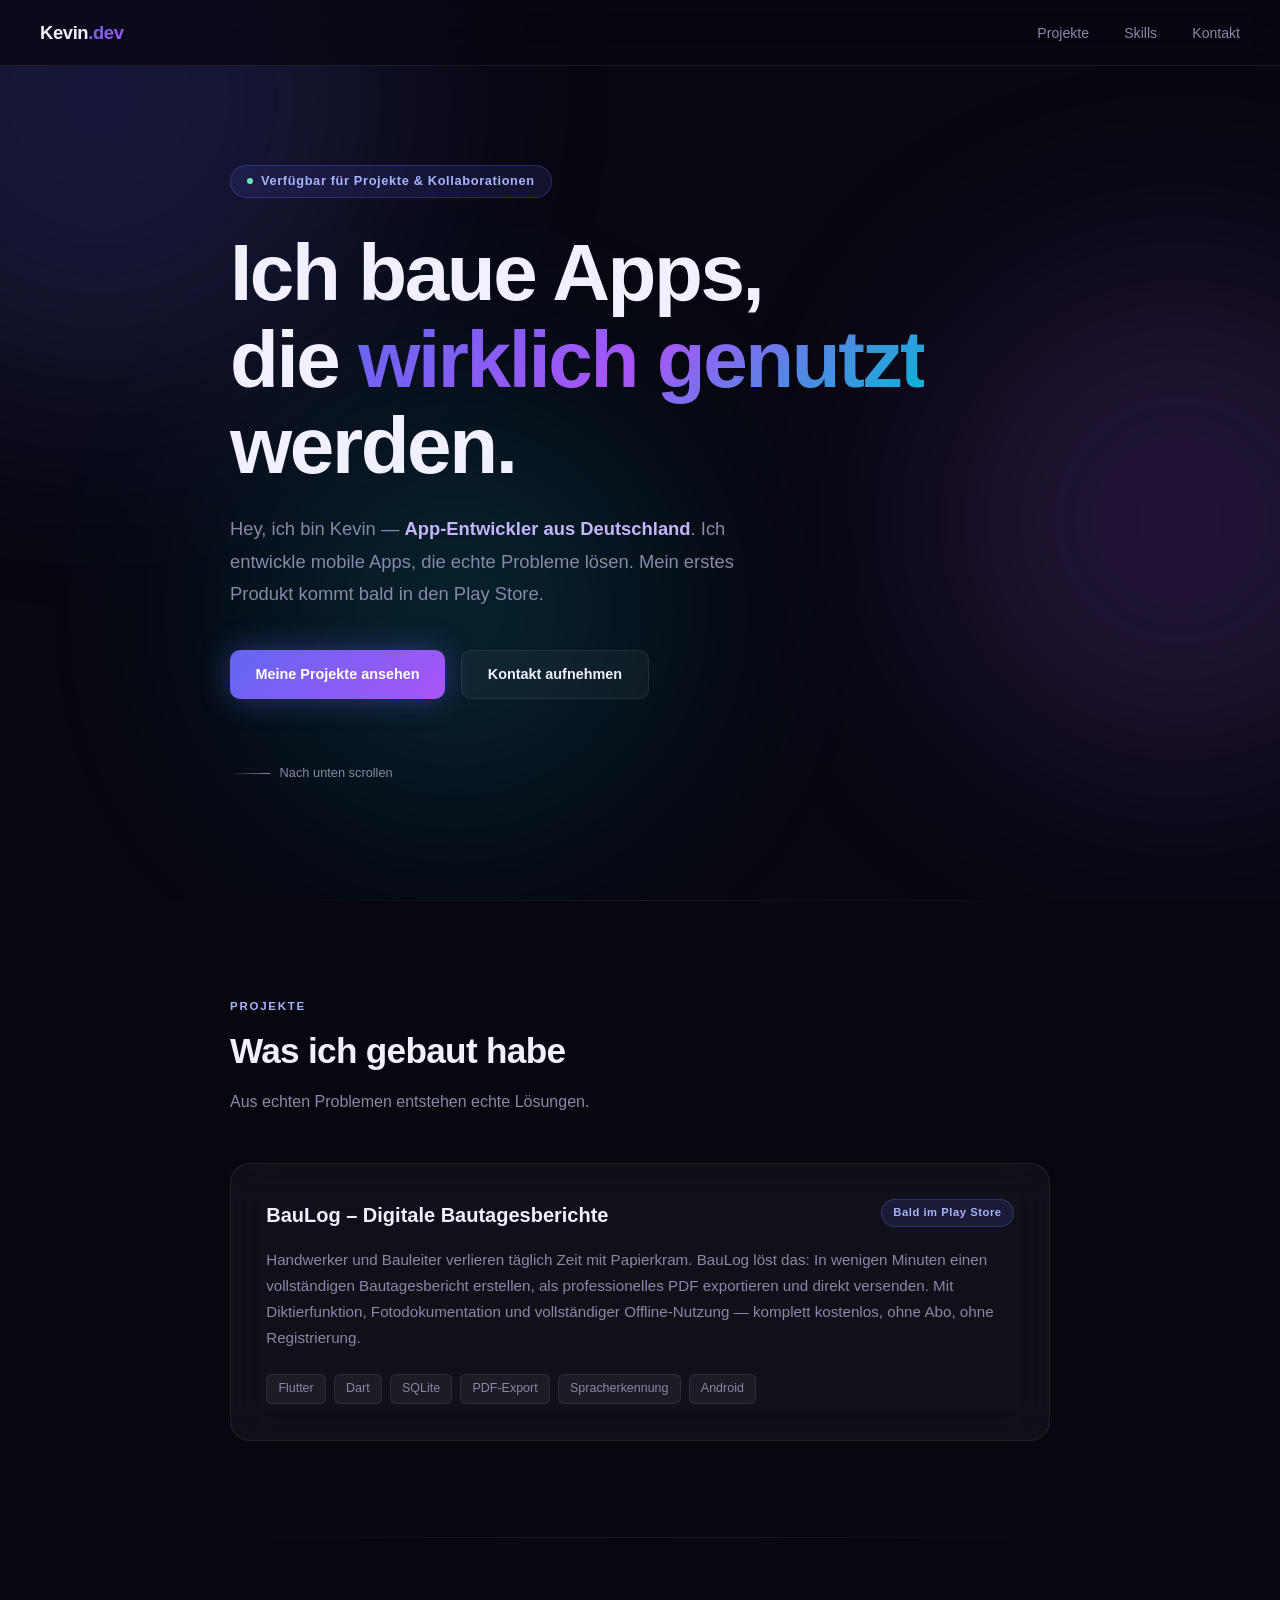
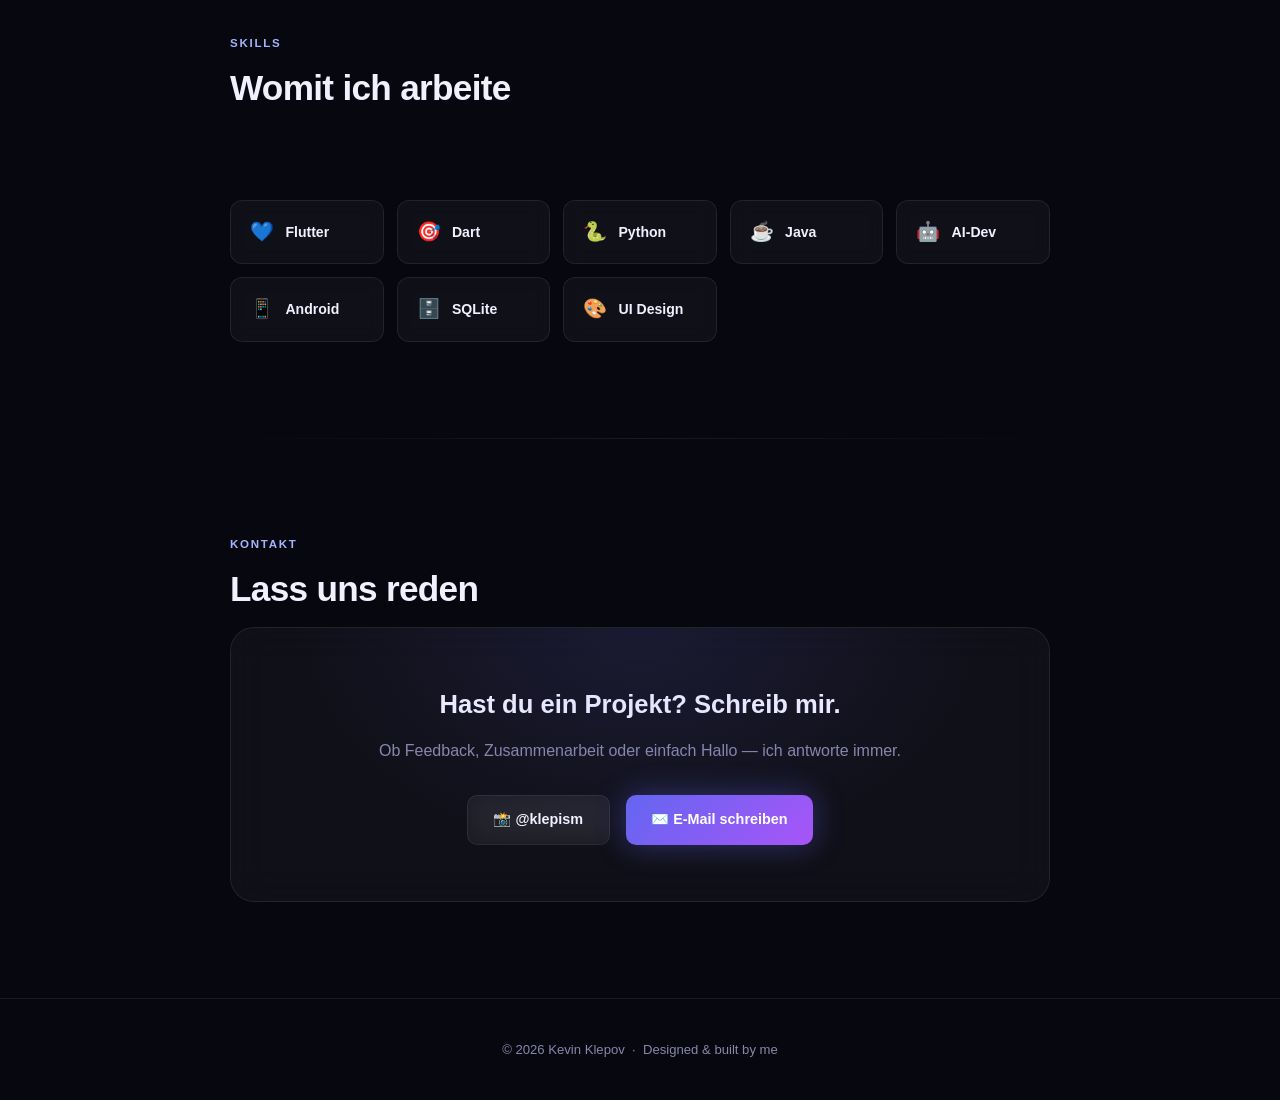
==== index.html @ 00f9aa87 "Add files via upload" ====
<!DOCTYPE html>
<html lang="de">
<head>
  <meta charset="UTF-8">
  <meta name="viewport" content="width=device-width, initial-scale=1.0">
  <title>Kevin Klepov – App Developer</title>
  <style>
    *, *::before, *::after { box-sizing: border-box; margin: 0; padding: 0; }

    :root {
      --bg: #070710;
      --surface: rgba(255,255,255,0.04);
      --border: rgba(255,255,255,0.08);
      --text: #f0f0ff;
      --muted: #8888aa;
      --accent: #6366f1;
      --accent2: #a855f7;
      --glow: #6366f1;
    }

    html { scroll-behavior: smooth; }

    body {
      background: var(--bg);
      color: var(--text);
      font-family: -apple-system, BlinkMacSystemFont, 'Segoe UI', sans-serif;
      line-height: 1.6;
      overflow-x: hidden;
    }

    /* ── BACKGROUND BLOBS ── */
    .bg-blobs {
      position: fixed;
      inset: 0;
      z-index: 0;
      pointer-events: none;
      overflow: hidden;
    }
    .blob {
      position: absolute;
      border-radius: 50%;
      filter: blur(120px);
      opacity: 0.18;
      animation: drift 18s ease-in-out infinite alternate;
    }
    .blob-1 { width: 600px; height: 600px; background: #6366f1; top: -200px; left: -200px; animation-duration: 20s; }
    .blob-2 { width: 500px; height: 500px; background: #a855f7; top: 30%; right: -150px; animation-duration: 25s; animation-delay: -8s; }
    .blob-3 { width: 400px; height: 400px; background: #06b6d4; bottom: 10%; left: 20%; animation-duration: 22s; animation-delay: -4s; }

    @keyframes drift {
      from { transform: translate(0, 0) scale(1); }
      to   { transform: translate(60px, 40px) scale(1.1); }
    }

    /* ── NAV ── */
    nav {
      position: fixed;
      top: 0; left: 0; right: 0;
      z-index: 999;
      display: flex;
      justify-content: space-between;
      align-items: center;
      padding: 1.1rem 2.5rem;
      background: rgba(7,7,16,0.7);
      backdrop-filter: blur(20px);
      border-bottom: 1px solid var(--border);
      transition: background .3s;
    }
    .logo {
      font-weight: 800;
      font-size: 1.15rem;
      text-decoration: none;
      color: var(--text);
      letter-spacing: -0.02em;
    }
    .logo span {
      background: linear-gradient(135deg, #6366f1, #a855f7);
      -webkit-background-clip: text;
      -webkit-text-fill-color: transparent;
    }
    nav ul { list-style: none; display: flex; gap: 2.2rem; }
    nav ul a {
      color: var(--muted);
      text-decoration: none;
      font-size: 0.88rem;
      font-weight: 500;
      transition: color .2s;
      position: relative;
    }
    nav ul a::after {
      content: '';
      position: absolute;
      bottom: -3px; left: 0; right: 0;
      height: 1px;
      background: linear-gradient(90deg, #6366f1, #a855f7);
      transform: scaleX(0);
      transition: transform .3s;
    }
    nav ul a:hover { color: var(--text); }
    nav ul a:hover::after { transform: scaleX(1); }

    /* ── WRAPPER ── */
    .wrap { position: relative; z-index: 1; }

    /* ── HERO ── */
    .hero {
      min-height: 100vh;
      display: flex;
      flex-direction: column;
      justify-content: center;
      padding: 8rem 2.5rem 5rem;
      max-width: 900px;
      margin: 0 auto;
    }
    .hero-eyebrow {
      display: inline-flex;
      align-items: center;
      gap: 0.5rem;
      background: rgba(99,102,241,0.12);
      border: 1px solid rgba(99,102,241,0.3);
      border-radius: 100px;
      padding: 0.35rem 1rem;
      font-size: 0.8rem;
      font-weight: 600;
      color: #a5b4fc;
      letter-spacing: 0.05em;
      margin-bottom: 2rem;
      width: fit-content;
      animation: fadeUp .8s ease both;
    }
    .hero-eyebrow::before {
      content: '';
      width: 6px; height: 6px;
      border-radius: 50%;
      background: #6ee7b7;
      animation: pulse 2s infinite;
    }
    @keyframes pulse {
      0%, 100% { opacity: 1; transform: scale(1); }
      50% { opacity: 0.5; transform: scale(1.3); }
    }

    .hero h1 {
      font-size: clamp(2.8rem, 7vw, 5rem);
      font-weight: 900;
      line-height: 1.08;
      letter-spacing: -0.03em;
      margin-bottom: 1.5rem;
      animation: fadeUp .8s ease .1s both;
    }
    .hero h1 .name {
      background: linear-gradient(135deg, #6366f1 0%, #a855f7 50%, #06b6d4 100%);
      -webkit-background-clip: text;
      -webkit-text-fill-color: transparent;
      background-clip: text;
    }
    .hero-sub {
      font-size: 1.15rem;
      color: var(--muted);
      max-width: 540px;
      margin-bottom: 2.5rem;
      animation: fadeUp .8s ease .2s both;
      line-height: 1.75;
    }
    .hero-sub strong { color: #c4b5fd; font-weight: 600; }
    .hero-btns {
      display: flex;
      gap: 1rem;
      flex-wrap: wrap;
      animation: fadeUp .8s ease .3s both;
    }

    .btn {
      display: inline-flex;
      align-items: center;
      gap: 0.45rem;
      padding: 0.75rem 1.6rem;
      border-radius: 10px;
      font-size: 0.9rem;
      font-weight: 600;
      text-decoration: none;
      transition: all .25s cubic-bezier(.4,0,.2,1);
      cursor: pointer;
      border: none;
      position: relative;
      overflow: hidden;
    }
    .btn::after {
      content: '';
      position: absolute;
      inset: 0;
      background: white;
      opacity: 0;
      transition: opacity .2s;
    }
    .btn:hover::after { opacity: 0.07; }
    .btn-primary {
      background: linear-gradient(135deg, #6366f1, #a855f7);
      color: #fff;
      box-shadow: 0 0 30px rgba(99,102,241,0.4);
    }
    .btn-primary:hover { transform: translateY(-2px); box-shadow: 0 0 45px rgba(99,102,241,0.6); }
    .btn-outline {
      background: var(--surface);
      color: var(--text);
      border: 1px solid var(--border);
      backdrop-filter: blur(10px);
    }
    .btn-outline:hover { transform: translateY(-2px); border-color: rgba(99,102,241,0.5); }

    /* ── SCROLL INDICATOR ── */
    .scroll-hint {
      display: flex;
      align-items: center;
      gap: 0.6rem;
      color: var(--muted);
      font-size: 0.8rem;
      margin-top: 4rem;
      animation: fadeUp .8s ease .5s both;
    }
    .scroll-line {
      width: 40px;
      height: 1px;
      background: linear-gradient(90deg, transparent, var(--muted));
    }

    /* ── SECTIONS ── */
    section {
      max-width: 900px;
      margin: 0 auto;
      padding: 6rem 2.5rem;
    }
    .section-label {
      font-size: 0.72rem;
      text-transform: uppercase;
      letter-spacing: 0.15em;
      color: #a5b4fc;
      font-weight: 700;
      margin-bottom: 0.5rem;
    }
    section > h2 {
      font-size: 2.2rem;
      font-weight: 800;
      letter-spacing: -0.02em;
      margin-bottom: 0.6rem;
    }
    .section-desc {
      color: var(--muted);
      margin-bottom: 3rem;
      font-size: 1rem;
    }

    .divider {
      border: none;
      height: 1px;
      background: linear-gradient(90deg, transparent, var(--border), transparent);
      max-width: 900px;
      margin: 0 auto;
    }

    /* ── PROJECT CARD ── */
    .project-card {
      background: var(--surface);
      border: 1px solid var(--border);
      border-radius: 20px;
      padding: 2.2rem;
      backdrop-filter: blur(20px);
      transition: all .35s cubic-bezier(.4,0,.2,1);
      position: relative;
      overflow: hidden;
    }
    .project-card::before {
      content: '';
      position: absolute;
      top: 0; left: 0; right: 0;
      height: 2px;
      background: linear-gradient(90deg, #6366f1, #a855f7, #06b6d4);
      opacity: 0;
      transition: opacity .3s;
    }
    .project-card:hover { transform: translateY(-6px); border-color: rgba(99,102,241,0.3); box-shadow: 0 20px 60px rgba(99,102,241,0.15); }
    .project-card:hover::before { opacity: 1; }

    .project-header {
      display: flex;
      justify-content: space-between;
      align-items: flex-start;
      gap: 1rem;
      margin-bottom: 1rem;
    }
    .project-card h3 { font-size: 1.25rem; font-weight: 700; }
    .badge {
      font-size: 0.7rem;
      padding: 0.25rem 0.7rem;
      border-radius: 100px;
      white-space: nowrap;
      font-weight: 700;
      letter-spacing: 0.05em;
    }
    .badge-soon { background: rgba(99,102,241,0.15); color: #a5b4fc; border: 1px solid rgba(99,102,241,0.3); }
    .badge-live { background: rgba(110,231,183,0.12); color: #6ee7b7; border: 1px solid rgba(110,231,183,0.3); }

    .project-card p { color: var(--muted); font-size: 0.95rem; margin-bottom: 1.5rem; line-height: 1.7; }

    .project-tags { display: flex; gap: 0.5rem; flex-wrap: wrap; }
    .project-tags span {
      background: rgba(255,255,255,0.05);
      color: var(--muted);
      border-radius: 6px;
      padding: 0.25rem 0.7rem;
      font-size: 0.78rem;
      font-weight: 500;
      border: 1px solid var(--border);
      transition: all .2s;
    }
    .project-card:hover .project-tags span { border-color: rgba(99,102,241,0.2); color: #c4b5fd; }

    /* ── SKILLS ── */
    .skills-grid {
      display: grid;
      grid-template-columns: repeat(auto-fill, minmax(150px, 1fr));
      gap: 0.8rem;
    }
    .skill-item {
      background: var(--surface);
      border: 1px solid var(--border);
      border-radius: 12px;
      padding: 1rem 1.2rem;
      display: flex;
      align-items: center;
      gap: 0.7rem;
      font-size: 0.88rem;
      font-weight: 600;
      backdrop-filter: blur(10px);
      transition: all .25s;
      cursor: default;
    }
    .skill-item:hover {
      background: rgba(99,102,241,0.1);
      border-color: rgba(99,102,241,0.4);
      transform: translateY(-3px);
      box-shadow: 0 8px 24px rgba(99,102,241,0.15);
    }
    .skill-item .icon { font-size: 1.2rem; }

    /* ── CONTACT ── */
    .contact-card {
      background: var(--surface);
      border: 1px solid var(--border);
      border-radius: 24px;
      padding: 3.5rem 2.5rem;
      text-align: center;
      backdrop-filter: blur(20px);
      position: relative;
      overflow: hidden;
    }
    .contact-card::before {
      content: '';
      position: absolute;
      inset: 0;
      background: radial-gradient(ellipse at 50% 0%, rgba(99,102,241,0.12), transparent 60%);
      pointer-events: none;
    }
    .contact-card h3 { font-size: 1.6rem; font-weight: 800; margin-bottom: 0.8rem; }
    .contact-card p { color: var(--muted); margin-bottom: 2rem; font-size: 1rem; }
    .contact-links { display: flex; justify-content: center; gap: 1rem; flex-wrap: wrap; position: relative; }

    /* ── FOOTER ── */
    footer {
      text-align: center;
      padding: 2.5rem;
      color: var(--muted);
      font-size: 0.82rem;
      border-top: 1px solid var(--border);
      position: relative;
      z-index: 1;
    }

    /* ── ANIMATIONS ── */
    @keyframes fadeUp {
      from { opacity: 0; transform: translateY(30px); }
      to   { opacity: 1; transform: translateY(0); }
    }

    .reveal {
      opacity: 0;
      transform: translateY(40px);
      transition: opacity .7s cubic-bezier(.4,0,.2,1), transform .7s cubic-bezier(.4,0,.2,1);
    }
    .reveal.visible {
      opacity: 1;
      transform: translateY(0);
    }
    .reveal-delay-1 { transition-delay: .1s; }
    .reveal-delay-2 { transition-delay: .2s; }
    .reveal-delay-3 { transition-delay: .3s; }

    @media (max-width: 600px) {
      nav { padding: 1rem 1.2rem; }
      nav ul { gap: 1.2rem; }
      .hero { padding: 7rem 1.2rem 4rem; }
      section { padding: 4rem 1.2rem; }
      .contact-card { padding: 2rem 1.2rem; }
    }
  </style>
</head>
<body>

<!-- Background blobs -->
<div class="bg-blobs">
  <div class="blob blob-1"></div>
  <div class="blob blob-2"></div>
  <div class="blob blob-3"></div>
</div>

<nav>
  <a href="#" class="logo">Kevin<span>.dev</span></a>
  <ul>
    <li><a href="#projekte">Projekte</a></li>
    <li><a href="#skills">Skills</a></li>
    <li><a href="#kontakt">Kontakt</a></li>
  </ul>
</nav>

<div class="wrap">

  <!-- HERO -->
  <div class="hero">
    <div class="hero-eyebrow">Verfügbar für Projekte & Kollaborationen</div>
    <h1>Ich baue Apps,<br>die <span class="name">wirklich genutzt</span><br>werden.</h1>
    <p class="hero-sub">
      Hey, ich bin Kevin — <strong>App-Entwickler aus Deutschland</strong>.
      Ich entwickle mobile Apps, die echte Probleme lösen.
      Mein erstes Produkt kommt bald in den Play Store.
    </p>
    <div class="hero-btns">
      <a href="#projekte" class="btn btn-primary">Meine Projekte ansehen</a>
      <a href="#kontakt" class="btn btn-outline">Kontakt aufnehmen</a>
    </div>
    <div class="scroll-hint">
      <div class="scroll-line"></div>
      Nach unten scrollen
    </div>
  </div>

  <hr class="divider">

  <!-- PROJEKTE -->
  <section id="projekte">
    <div class="section-label reveal">Projekte</div>
    <h2 class="reveal reveal-delay-1">Was ich gebaut habe</h2>
    <p class="section-desc reveal reveal-delay-2">Aus echten Problemen entstehen echte Lösungen.</p>

    <div class="project-card reveal reveal-delay-3">
      <div class="project-header">
        <h3>BauLog – Digitale Bautagesberichte</h3>
        <span class="badge badge-soon">Bald im Play Store</span>
      </div>
      <p>
        Handwerker und Bauleiter verlieren täglich Zeit mit Papierkram.
        BauLog löst das: In wenigen Minuten einen vollständigen Bautagesbericht
        erstellen, als professionelles PDF exportieren und direkt versenden.
        Mit Diktierfunktion, Fotodokumentation und vollständiger Offline-Nutzung —
        komplett kostenlos, ohne Abo, ohne Registrierung.
      </p>
      <div class="project-tags">
        <span>Flutter</span>
        <span>Dart</span>
        <span>SQLite</span>
        <span>PDF-Export</span>
        <span>Spracherkennung</span>
        <span>Android</span>
      </div>
    </div>
  </section>

  <hr class="divider">

  <!-- SKILLS -->
  <section id="skills">
    <div class="section-label reveal">Skills</div>
    <h2 class="reveal reveal-delay-1">Womit ich arbeite</h2>
    <p class="section-desc reveal reveal-delay-2">Mein Werkzeugkasten — stetig wachsend.</p>
    <div class="skills-grid">
      <div class="skill-item reveal reveal-delay-1"><span class="icon">💙</span> Flutter</div>
      <div class="skill-item reveal reveal-delay-1"><span class="icon">🎯</span> Dart</div>
      <div class="skill-item reveal reveal-delay-2"><span class="icon">🐍</span> Python</div>
      <div class="skill-item reveal reveal-delay-2"><span class="icon">☕</span> Java</div>
      <div class="skill-item reveal reveal-delay-3"><span class="icon">🤖</span> AI-Dev</div>
      <div class="skill-item reveal reveal-delay-3"><span class="icon">📱</span> Android</div>
      <div class="skill-item reveal reveal-delay-3"><span class="icon">🗄️</span> SQLite</div>
      <div class="skill-item reveal reveal-delay-3"><span class="icon">🎨</span> UI Design</div>
    </div>
  </section>

  <hr class="divider">

  <!-- KONTAKT -->
  <section id="kontakt">
    <div class="section-label reveal">Kontakt</div>
    <h2 class="reveal reveal-delay-1">Lass uns reden</h2>
    <div class="contact-card reveal reveal-delay-2">
      <h3>Hast du ein Projekt? Schreib mir.</h3>
      <p>Ob Feedback, Zusammenarbeit oder einfach Hallo — ich antworte immer.</p>
      <div class="contact-links">
        <a href="https://instagram.com/klepism" class="btn btn-outline" target="_blank">
          📸 @klepism
        </a>
        <a href="mailto:deusaccizz@gmail.com" class="btn btn-primary">
          ✉️ E-Mail schreiben
        </a>
      </div>
    </div>
  </section>

</div>

<footer>
  © 2026 Kevin Klepov &nbsp;·&nbsp; Designed & built by me
</footer>

<script>
  // Scroll reveal
  const observer = new IntersectionObserver((entries) => {
    entries.forEach(e => {
      if (e.isIntersecting) {
        e.target.classList.add('visible');
        observer.unobserve(e.target);
      }
    });
  }, { threshold: 0.1, rootMargin: '0px 0px -60px 0px' });

  document.querySelectorAll('.reveal').forEach(el => observer.observe(el));

  // Nav background on scroll
  const nav = document.querySelector('nav');
  window.addEventListener('scroll', () => {
    nav.style.background = window.scrollY > 50
      ? 'rgba(7,7,16,0.95)'
      : 'rgba(7,7,16,0.7)';
  });
</script>

</body>
</html>
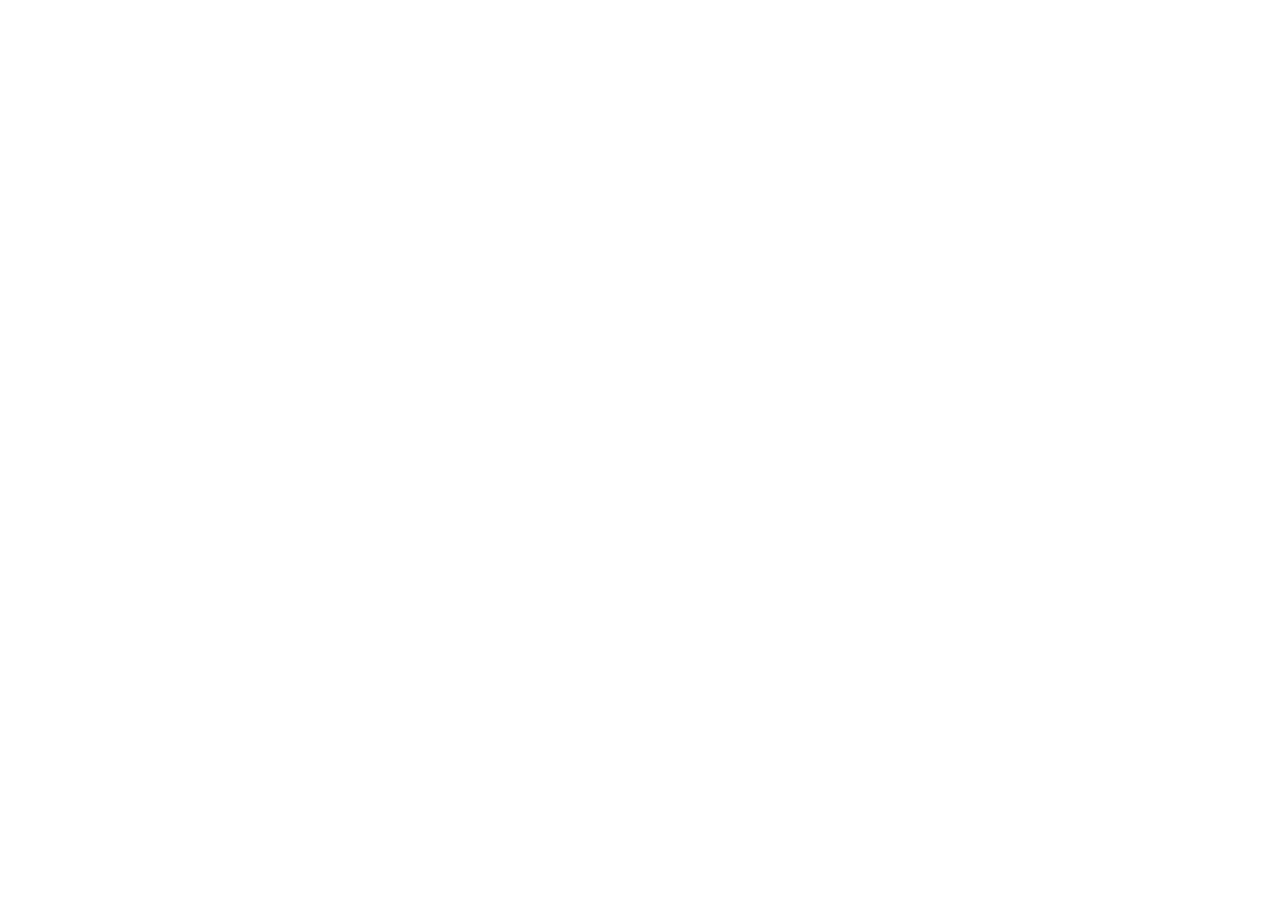
==== commit 531e8366: "Move einig app to repo root, rename everything" ====
--- a/index.html
+++ b/index.html
@@ -1,545 +1,22 @@
 <!DOCTYPE html>
 <html lang="de">
 <head>
-  <meta charset="UTF-8">
-  <meta name="viewport" content="width=device-width, initial-scale=1.0">
-  <title>Kevin Klepov – App Developer</title>
-  <style>
-    *, *::before, *::after { box-sizing: border-box; margin: 0; padding: 0; }
-
-    :root {
-      --bg: #070710;
-      --surface: rgba(255,255,255,0.04);
-      --border: rgba(255,255,255,0.08);
-      --text: #f0f0ff;
-      --muted: #8888aa;
-      --accent: #6366f1;
-      --accent2: #a855f7;
-      --glow: #6366f1;
-    }
-
-    html { scroll-behavior: smooth; }
-
-    body {
-      background: var(--bg);
-      color: var(--text);
-      font-family: -apple-system, BlinkMacSystemFont, 'Segoe UI', sans-serif;
-      line-height: 1.6;
-      overflow-x: hidden;
-    }
-
-    /* ── BACKGROUND BLOBS ── */
-    .bg-blobs {
-      position: fixed;
-      inset: 0;
-      z-index: 0;
-      pointer-events: none;
-      overflow: hidden;
-    }
-    .blob {
-      position: absolute;
-      border-radius: 50%;
-      filter: blur(120px);
-      opacity: 0.18;
-      animation: drift 18s ease-in-out infinite alternate;
-    }
-    .blob-1 { width: 600px; height: 600px; background: #6366f1; top: -200px; left: -200px; animation-duration: 20s; }
-    .blob-2 { width: 500px; height: 500px; background: #a855f7; top: 30%; right: -150px; animation-duration: 25s; animation-delay: -8s; }
-    .blob-3 { width: 400px; height: 400px; background: #06b6d4; bottom: 10%; left: 20%; animation-duration: 22s; animation-delay: -4s; }
-
-    @keyframes drift {
-      from { transform: translate(0, 0) scale(1); }
-      to   { transform: translate(60px, 40px) scale(1.1); }
-    }
-
-    /* ── NAV ── */
-    nav {
-      position: fixed;
-      top: 0; left: 0; right: 0;
-      z-index: 999;
-      display: flex;
-      justify-content: space-between;
-      align-items: center;
-      padding: 1.1rem 2.5rem;
-      background: rgba(7,7,16,0.7);
-      backdrop-filter: blur(20px);
-      border-bottom: 1px solid var(--border);
-      transition: background .3s;
-    }
-    .logo {
-      font-weight: 800;
-      font-size: 1.15rem;
-      text-decoration: none;
-      color: var(--text);
-      letter-spacing: -0.02em;
-    }
-    .logo span {
-      background: linear-gradient(135deg, #6366f1, #a855f7);
-      -webkit-background-clip: text;
-      -webkit-text-fill-color: transparent;
-    }
-    nav ul { list-style: none; display: flex; gap: 2.2rem; }
-    nav ul a {
-      color: var(--muted);
-      text-decoration: none;
-      font-size: 0.88rem;
-      font-weight: 500;
-      transition: color .2s;
-      position: relative;
-    }
-    nav ul a::after {
-      content: '';
-      position: absolute;
-      bottom: -3px; left: 0; right: 0;
-      height: 1px;
-      background: linear-gradient(90deg, #6366f1, #a855f7);
-      transform: scaleX(0);
-      transition: transform .3s;
-    }
-    nav ul a:hover { color: var(--text); }
-    nav ul a:hover::after { transform: scaleX(1); }
-
-    /* ── WRAPPER ── */
-    .wrap { position: relative; z-index: 1; }
-
-    /* ── HERO ── */
-    .hero {
-      min-height: 100vh;
-      display: flex;
-      flex-direction: column;
-      justify-content: center;
-      padding: 8rem 2.5rem 5rem;
-      max-width: 900px;
-      margin: 0 auto;
-    }
-    .hero-eyebrow {
-      display: inline-flex;
-      align-items: center;
-      gap: 0.5rem;
-      background: rgba(99,102,241,0.12);
-      border: 1px solid rgba(99,102,241,0.3);
-      border-radius: 100px;
-      padding: 0.35rem 1rem;
-      font-size: 0.8rem;
-      font-weight: 600;
-      color: #a5b4fc;
-      letter-spacing: 0.05em;
-      margin-bottom: 2rem;
-      width: fit-content;
-      animation: fadeUp .8s ease both;
-    }
-    .hero-eyebrow::before {
-      content: '';
-      width: 6px; height: 6px;
-      border-radius: 50%;
-      background: #6ee7b7;
-      animation: pulse 2s infinite;
-    }
-    @keyframes pulse {
-      0%, 100% { opacity: 1; transform: scale(1); }
-      50% { opacity: 0.5; transform: scale(1.3); }
-    }
-
-    .hero h1 {
-      font-size: clamp(2.8rem, 7vw, 5rem);
-      font-weight: 900;
-      line-height: 1.08;
-      letter-spacing: -0.03em;
-      margin-bottom: 1.5rem;
-      animation: fadeUp .8s ease .1s both;
-    }
-    .hero h1 .name {
-      background: linear-gradient(135deg, #6366f1 0%, #a855f7 50%, #06b6d4 100%);
-      -webkit-background-clip: text;
-      -webkit-text-fill-color: transparent;
-      background-clip: text;
-    }
-    .hero-sub {
-      font-size: 1.15rem;
-      color: var(--muted);
-      max-width: 540px;
-      margin-bottom: 2.5rem;
-      animation: fadeUp .8s ease .2s both;
-      line-height: 1.75;
-    }
-    .hero-sub strong { color: #c4b5fd; font-weight: 600; }
-    .hero-btns {
-      display: flex;
-      gap: 1rem;
-      flex-wrap: wrap;
-      animation: fadeUp .8s ease .3s both;
-    }
-
-    .btn {
-      display: inline-flex;
-      align-items: center;
-      gap: 0.45rem;
-      padding: 0.75rem 1.6rem;
-      border-radius: 10px;
-      font-size: 0.9rem;
-      font-weight: 600;
-      text-decoration: none;
-      transition: all .25s cubic-bezier(.4,0,.2,1);
-      cursor: pointer;
-      border: none;
-      position: relative;
-      overflow: hidden;
-    }
-    .btn::after {
-      content: '';
-      position: absolute;
-      inset: 0;
-      background: white;
-      opacity: 0;
-      transition: opacity .2s;
-    }
-    .btn:hover::after { opacity: 0.07; }
-    .btn-primary {
-      background: linear-gradient(135deg, #6366f1, #a855f7);
-      color: #fff;
-      box-shadow: 0 0 30px rgba(99,102,241,0.4);
-    }
-    .btn-primary:hover { transform: translateY(-2px); box-shadow: 0 0 45px rgba(99,102,241,0.6); }
-    .btn-outline {
-      background: var(--surface);
-      color: var(--text);
-      border: 1px solid var(--border);
-      backdrop-filter: blur(10px);
-    }
-    .btn-outline:hover { transform: translateY(-2px); border-color: rgba(99,102,241,0.5); }
-
-    /* ── SCROLL INDICATOR ── */
-    .scroll-hint {
-      display: flex;
-      align-items: center;
-      gap: 0.6rem;
-      color: var(--muted);
-      font-size: 0.8rem;
-      margin-top: 4rem;
-      animation: fadeUp .8s ease .5s both;
-    }
-    .scroll-line {
-      width: 40px;
-      height: 1px;
-      background: linear-gradient(90deg, transparent, var(--muted));
-    }
-
-    /* ── SECTIONS ── */
-    section {
-      max-width: 900px;
-      margin: 0 auto;
-      padding: 6rem 2.5rem;
-    }
-    .section-label {
-      font-size: 0.72rem;
-      text-transform: uppercase;
-      letter-spacing: 0.15em;
-      color: #a5b4fc;
-      font-weight: 700;
-      margin-bottom: 0.5rem;
-    }
-    section > h2 {
-      font-size: 2.2rem;
-      font-weight: 800;
-      letter-spacing: -0.02em;
-      margin-bottom: 0.6rem;
-    }
-    .section-desc {
-      color: var(--muted);
-      margin-bottom: 3rem;
-      font-size: 1rem;
-    }
-
-    .divider {
-      border: none;
-      height: 1px;
-      background: linear-gradient(90deg, transparent, var(--border), transparent);
-      max-width: 900px;
-      margin: 0 auto;
-    }
-
-    /* ── PROJECT CARD ── */
-    .project-card {
-      background: var(--surface);
-      border: 1px solid var(--border);
-      border-radius: 20px;
-      padding: 2.2rem;
-      backdrop-filter: blur(20px);
-      transition: all .35s cubic-bezier(.4,0,.2,1);
-      position: relative;
-      overflow: hidden;
-    }
-    .project-card::before {
-      content: '';
-      position: absolute;
-      top: 0; left: 0; right: 0;
-      height: 2px;
-      background: linear-gradient(90deg, #6366f1, #a855f7, #06b6d4);
-      opacity: 0;
-      transition: opacity .3s;
-    }
-    .project-card:hover { transform: translateY(-6px); border-color: rgba(99,102,241,0.3); box-shadow: 0 20px 60px rgba(99,102,241,0.15); }
-    .project-card:hover::before { opacity: 1; }
-
-    .project-header {
-      display: flex;
-      justify-content: space-between;
-      align-items: flex-start;
-      gap: 1rem;
-      margin-bottom: 1rem;
-    }
-    .project-card h3 { font-size: 1.25rem; font-weight: 700; }
-    .badge {
-      font-size: 0.7rem;
-      padding: 0.25rem 0.7rem;
-      border-radius: 100px;
-      white-space: nowrap;
-      font-weight: 700;
-      letter-spacing: 0.05em;
-    }
-    .badge-soon { background: rgba(99,102,241,0.15); color: #a5b4fc; border: 1px solid rgba(99,102,241,0.3); }
-    .badge-live { background: rgba(110,231,183,0.12); color: #6ee7b7; border: 1px solid rgba(110,231,183,0.3); }
-
-    .project-card p { color: var(--muted); font-size: 0.95rem; margin-bottom: 1.5rem; line-height: 1.7; }
-
-    .project-tags { display: flex; gap: 0.5rem; flex-wrap: wrap; }
-    .project-tags span {
-      background: rgba(255,255,255,0.05);
-      color: var(--muted);
-      border-radius: 6px;
-      padding: 0.25rem 0.7rem;
-      font-size: 0.78rem;
-      font-weight: 500;
-      border: 1px solid var(--border);
-      transition: all .2s;
-    }
-    .project-card:hover .project-tags span { border-color: rgba(99,102,241,0.2); color: #c4b5fd; }
-
-    /* ── SKILLS ── */
-    .skills-grid {
-      display: grid;
-      grid-template-columns: repeat(auto-fill, minmax(150px, 1fr));
-      gap: 0.8rem;
-    }
-    .skill-item {
-      background: var(--surface);
-      border: 1px solid var(--border);
-      border-radius: 12px;
-      padding: 1rem 1.2rem;
-      display: flex;
-      align-items: center;
-      gap: 0.7rem;
-      font-size: 0.88rem;
-      font-weight: 600;
-      backdrop-filter: blur(10px);
-      transition: all .25s;
-      cursor: default;
-    }
-    .skill-item:hover {
-      background: rgba(99,102,241,0.1);
-      border-color: rgba(99,102,241,0.4);
-      transform: translateY(-3px);
-      box-shadow: 0 8px 24px rgba(99,102,241,0.15);
-    }
-    .skill-item .icon { font-size: 1.2rem; }
-
-    /* ── CONTACT ── */
-    .contact-card {
-      background: var(--surface);
-      border: 1px solid var(--border);
-      border-radius: 24px;
-      padding: 3.5rem 2.5rem;
-      text-align: center;
-      backdrop-filter: blur(20px);
-      position: relative;
-      overflow: hidden;
-    }
-    .contact-card::before {
-      content: '';
-      position: absolute;
-      inset: 0;
-      background: radial-gradient(ellipse at 50% 0%, rgba(99,102,241,0.12), transparent 60%);
-      pointer-events: none;
-    }
-    .contact-card h3 { font-size: 1.6rem; font-weight: 800; margin-bottom: 0.8rem; }
-    .contact-card p { color: var(--muted); margin-bottom: 2rem; font-size: 1rem; }
-    .contact-links { display: flex; justify-content: center; gap: 1rem; flex-wrap: wrap; position: relative; }
-
-    /* ── FOOTER ── */
-    footer {
-      text-align: center;
-      padding: 2.5rem;
-      color: var(--muted);
-      font-size: 0.82rem;
-      border-top: 1px solid var(--border);
-      position: relative;
-      z-index: 1;
-    }
-
-    /* ── ANIMATIONS ── */
-    @keyframes fadeUp {
-      from { opacity: 0; transform: translateY(30px); }
-      to   { opacity: 1; transform: translateY(0); }
-    }
-
-    .reveal {
-      opacity: 0;
-      transform: translateY(40px);
-      transition: opacity .7s cubic-bezier(.4,0,.2,1), transform .7s cubic-bezier(.4,0,.2,1);
-    }
-    .reveal.visible {
-      opacity: 1;
-      transform: translateY(0);
-    }
-    .reveal-delay-1 { transition-delay: .1s; }
-    .reveal-delay-2 { transition-delay: .2s; }
-    .reveal-delay-3 { transition-delay: .3s; }
-
-    @media (max-width: 600px) {
-      nav { padding: 1rem 1.2rem; }
-      nav ul { gap: 1.2rem; }
-      .hero { padding: 7rem 1.2rem 4rem; }
-      section { padding: 4rem 1.2rem; }
-      .contact-card { padding: 2rem 1.2rem; }
-    }
-  </style>
+  <meta charset="UTF-8" />
+  <meta name="viewport" content="width=device-width, initial-scale=1.0, maximum-scale=1.0" />
+  <title>einig – Gruppenentscheidungen ohne Drama</title>
+  <meta name="description" content="Frage erstellen, Link teilen, alle voten, fertig. Kein Account. Keine App." />
+  <meta name="theme-color" content="#0e0b1e" />
+  <meta property="og:title" content="einig" />
+  <meta property="og:description" content="Gruppenentscheidungen ohne Drama." />
+  <meta property="og:type" content="website" />
+  <link rel="preconnect" href="https://fonts.googleapis.com" />
+  <link rel="preconnect" href="https://fonts.gstatic.com" crossorigin />
+  <link href="https://fonts.googleapis.com/css2?family=Onest:wght@400;500;600;700;800&display=swap" rel="stylesheet" />
+  <link rel="stylesheet" href="css/style.css" />
+  <link rel="icon" href="data:image/svg+xml,<svg xmlns='http://www.w3.org/2000/svg' viewBox='0 0 100 100'><defs><linearGradient id='g' x1='0' y1='0' x2='1' y2='1'><stop offset='0' stop-color='%23a78bfa'/><stop offset='1' stop-color='%23fb7185'/></linearGradient></defs><circle cx='50' cy='50' r='50' fill='url(%23g)'/></svg>" />
 </head>
 <body>
-
-<!-- Background blobs -->
-<div class="bg-blobs">
-  <div class="blob blob-1"></div>
-  <div class="blob blob-2"></div>
-  <div class="blob blob-3"></div>
-</div>
-
-<nav>
-  <a href="#" class="logo">Kevin<span>.dev</span></a>
-  <ul>
-    <li><a href="#projekte">Projekte</a></li>
-    <li><a href="#skills">Skills</a></li>
-    <li><a href="#kontakt">Kontakt</a></li>
-  </ul>
-</nav>
-
-<div class="wrap">
-
-  <!-- HERO -->
-  <div class="hero">
-    <div class="hero-eyebrow">Verfügbar für Projekte & Kollaborationen</div>
-    <h1>Ich baue Apps,<br>die <span class="name">wirklich genutzt</span><br>werden.</h1>
-    <p class="hero-sub">
-      Hey, ich bin Kevin — <strong>App-Entwickler aus Deutschland</strong>.
-      Ich entwickle mobile Apps, die echte Probleme lösen.
-      Mein erstes Produkt kommt bald in den Play Store.
-    </p>
-    <div class="hero-btns">
-      <a href="#projekte" class="btn btn-primary">Meine Projekte ansehen</a>
-      <a href="#kontakt" class="btn btn-outline">Kontakt aufnehmen</a>
-    </div>
-    <div class="scroll-hint">
-      <div class="scroll-line"></div>
-      Nach unten scrollen
-    </div>
-  </div>
-
-  <hr class="divider">
-
-  <!-- PROJEKTE -->
-  <section id="projekte">
-    <div class="section-label reveal">Projekte</div>
-    <h2 class="reveal reveal-delay-1">Was ich gebaut habe</h2>
-    <p class="section-desc reveal reveal-delay-2">Aus echten Problemen entstehen echte Lösungen.</p>
-
-    <div class="project-card reveal reveal-delay-3">
-      <div class="project-header">
-        <h3>BauLog – Digitale Bautagesberichte</h3>
-        <span class="badge badge-soon">Bald im Play Store</span>
-      </div>
-      <p>
-        Handwerker und Bauleiter verlieren täglich Zeit mit Papierkram.
-        BauLog löst das: In wenigen Minuten einen vollständigen Bautagesbericht
-        erstellen, als professionelles PDF exportieren und direkt versenden.
-        Mit Diktierfunktion, Fotodokumentation und vollständiger Offline-Nutzung —
-        komplett kostenlos, ohne Abo, ohne Registrierung.
-      </p>
-      <div class="project-tags">
-        <span>Flutter</span>
-        <span>Dart</span>
-        <span>SQLite</span>
-        <span>PDF-Export</span>
-        <span>Spracherkennung</span>
-        <span>Android</span>
-      </div>
-    </div>
-  </section>
-
-  <hr class="divider">
-
-  <!-- SKILLS -->
-  <section id="skills">
-    <div class="section-label reveal">Skills</div>
-    <h2 class="reveal reveal-delay-1">Womit ich arbeite</h2>
-    <p class="section-desc reveal reveal-delay-2">Mein Werkzeugkasten — stetig wachsend.</p>
-    <div class="skills-grid">
-      <div class="skill-item reveal reveal-delay-1"><span class="icon">💙</span> Flutter</div>
-      <div class="skill-item reveal reveal-delay-1"><span class="icon">🎯</span> Dart</div>
-      <div class="skill-item reveal reveal-delay-2"><span class="icon">🐍</span> Python</div>
-      <div class="skill-item reveal reveal-delay-2"><span class="icon">☕</span> Java</div>
-      <div class="skill-item reveal reveal-delay-3"><span class="icon">🤖</span> AI-Dev</div>
-      <div class="skill-item reveal reveal-delay-3"><span class="icon">📱</span> Android</div>
-      <div class="skill-item reveal reveal-delay-3"><span class="icon">🗄️</span> SQLite</div>
-      <div class="skill-item reveal reveal-delay-3"><span class="icon">🎨</span> UI Design</div>
-    </div>
-  </section>
-
-  <hr class="divider">
-
-  <!-- KONTAKT -->
-  <section id="kontakt">
-    <div class="section-label reveal">Kontakt</div>
-    <h2 class="reveal reveal-delay-1">Lass uns reden</h2>
-    <div class="contact-card reveal reveal-delay-2">
-      <h3>Hast du ein Projekt? Schreib mir.</h3>
-      <p>Ob Feedback, Zusammenarbeit oder einfach Hallo — ich antworte immer.</p>
-      <div class="contact-links">
-        <a href="https://instagram.com/klepism" class="btn btn-outline" target="_blank">
-          📸 @klepism
-        </a>
-        <a href="mailto:deusaccizz@gmail.com" class="btn btn-primary">
-          ✉️ E-Mail schreiben
-        </a>
-      </div>
-    </div>
-  </section>
-
-</div>
-
-<footer>
-  © 2026 Kevin Klepov &nbsp;·&nbsp; Designed & built by me
-</footer>
-
-<script>
-  // Scroll reveal
-  const observer = new IntersectionObserver((entries) => {
-    entries.forEach(e => {
-      if (e.isIntersecting) {
-        e.target.classList.add('visible');
-        observer.unobserve(e.target);
-      }
-    });
-  }, { threshold: 0.1, rootMargin: '0px 0px -60px 0px' });
-
-  document.querySelectorAll('.reveal').forEach(el => observer.observe(el));
-
-  // Nav background on scroll
-  const nav = document.querySelector('nav');
-  window.addEventListener('scroll', () => {
-    nav.style.background = window.scrollY > 50
-      ? 'rgba(7,7,16,0.95)'
-      : 'rgba(7,7,16,0.7)';
-  });
-</script>
-
+  <div id="app"></div>
+  <script type="module" src="js/app.js"></script>
 </body>
 </html>
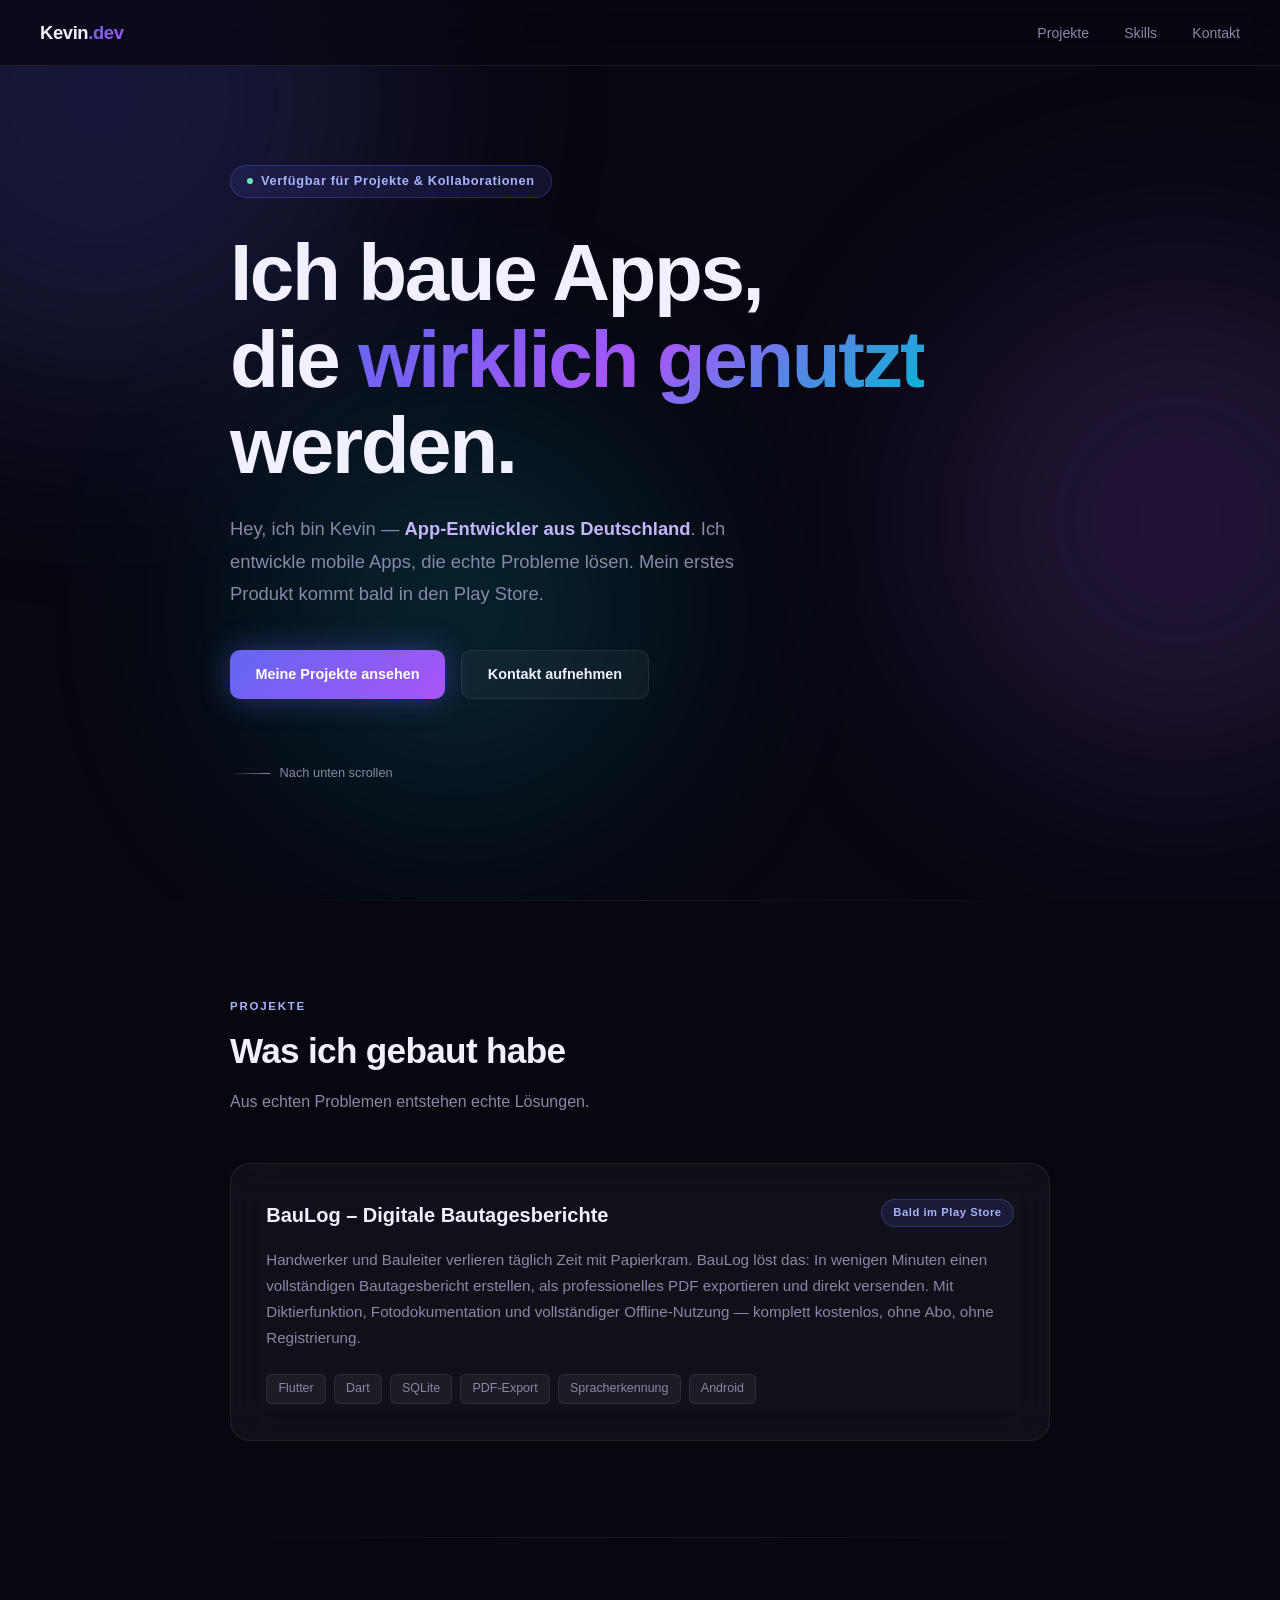
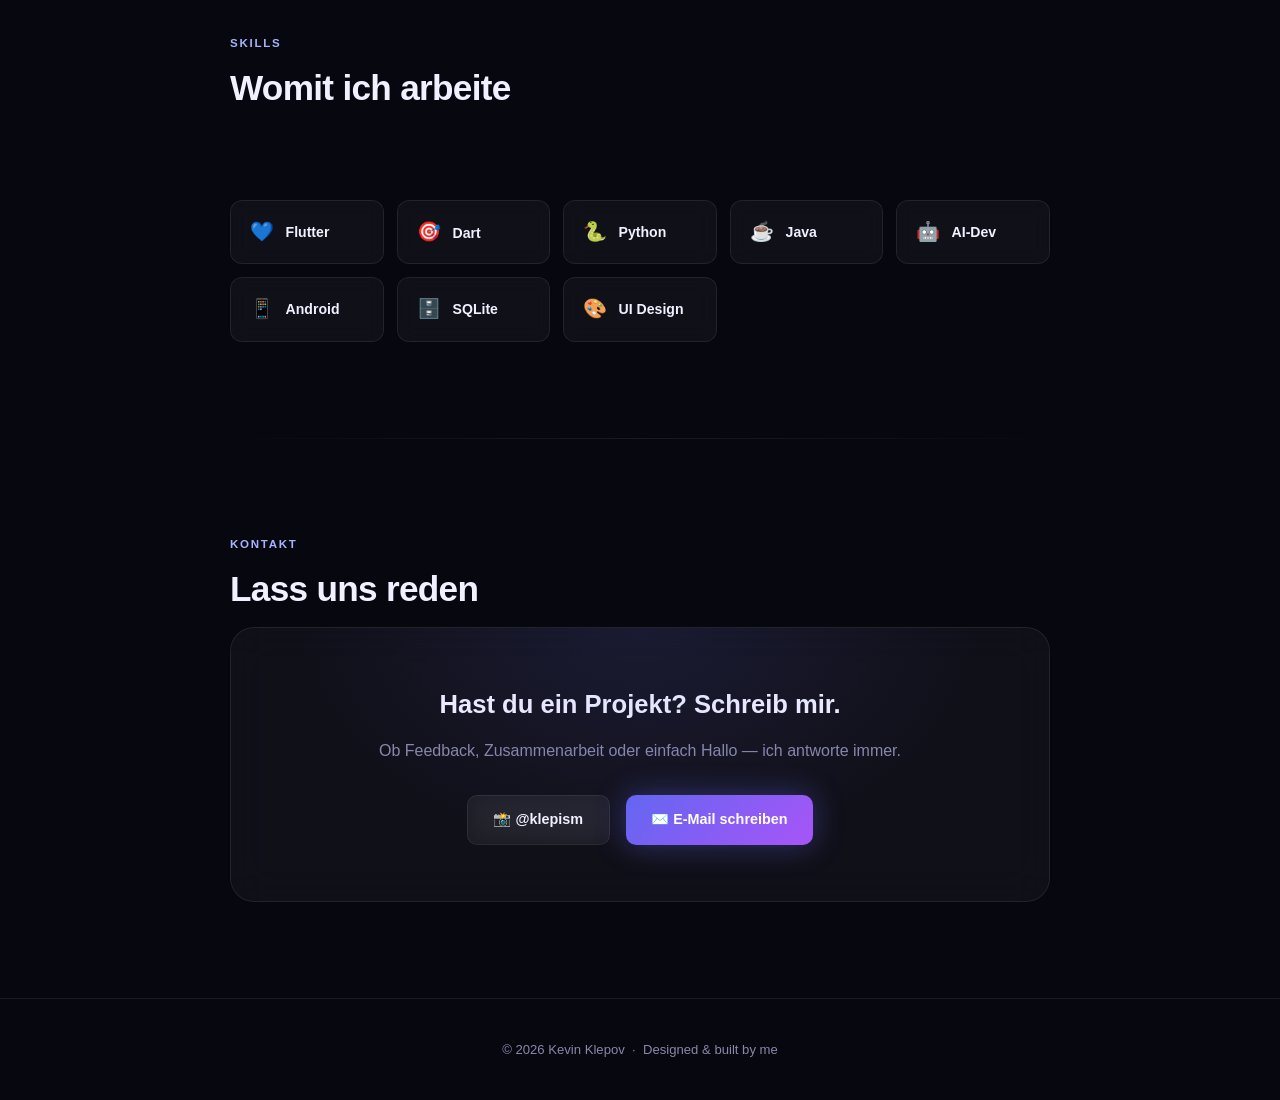
==== commit d415fe7b: "BauLog APK Download + aktualisierte Portfolio-Seite" ====
--- a/index.html
+++ b/index.html
@@ -1,22 +1,565 @@
 <!DOCTYPE html>
 <html lang="de">
 <head>
-  <meta charset="UTF-8" />
-  <meta name="viewport" content="width=device-width, initial-scale=1.0, maximum-scale=1.0" />
-  <title>einig – Gruppenentscheidungen ohne Drama</title>
-  <meta name="description" content="Frage erstellen, Link teilen, alle voten, fertig. Kein Account. Keine App." />
-  <meta name="theme-color" content="#0e0b1e" />
-  <meta property="og:title" content="einig" />
-  <meta property="og:description" content="Gruppenentscheidungen ohne Drama." />
-  <meta property="og:type" content="website" />
-  <link rel="preconnect" href="https://fonts.googleapis.com" />
-  <link rel="preconnect" href="https://fonts.gstatic.com" crossorigin />
-  <link href="https://fonts.googleapis.com/css2?family=Onest:wght@400;500;600;700;800&display=swap" rel="stylesheet" />
-  <link rel="stylesheet" href="css/style.css" />
-  <link rel="icon" href="data:image/svg+xml,<svg xmlns='http://www.w3.org/2000/svg' viewBox='0 0 100 100'><defs><linearGradient id='g' x1='0' y1='0' x2='1' y2='1'><stop offset='0' stop-color='%23a78bfa'/><stop offset='1' stop-color='%23fb7185'/></linearGradient></defs><circle cx='50' cy='50' r='50' fill='url(%23g)'/></svg>" />
+  <meta charset="UTF-8">
+  <meta name="viewport" content="width=device-width, initial-scale=1.0">
+  <title>Kevin Klepov – App Developer</title>
+
+  <!-- SEO -->
+  <meta name="description" content="Kevin Klepov – App-Entwickler aus Deutschland. Ich baue mobile Apps, die echte Probleme lösen. Aktuelles Projekt: BauLog, digitale Bautagesberichte für Handwerker.">
+  <meta name="author" content="Kevin Klepov">
+  <meta name="theme-color" content="#070710">
+
+  <!-- Open Graph (Facebook, WhatsApp, LinkedIn) -->
+  <meta property="og:type" content="website">
+  <meta property="og:url" content="https://kevinklepov.github.io/">
+  <meta property="og:title" content="Kevin Klepov – App Developer">
+  <meta property="og:description" content="Ich baue Apps, die wirklich genutzt werden. App-Entwickler aus Deutschland – aktuelles Projekt: BauLog für Handwerker.">
+
+  <!-- Twitter / X -->
+  <meta name="twitter:card" content="summary">
+  <meta name="twitter:title" content="Kevin Klepov – App Developer">
+  <meta name="twitter:description" content="Ich baue Apps, die wirklich genutzt werden. App-Entwickler aus Deutschland.">
+
+  <!-- Favicon: K-Monogramm mit Verlauf, inline (kein Upload nötig) -->
+  <link rel="icon" href="data:image/svg+xml,%3Csvg xmlns='http://www.w3.org/2000/svg' viewBox='0 0 64 64'%3E%3Cdefs%3E%3ClinearGradient id='g' x1='0' y1='0' x2='1' y2='1'%3E%3Cstop offset='0' stop-color='%236366f1'/%3E%3Cstop offset='1' stop-color='%23a855f7'/%3E%3C/linearGradient%3E%3C/defs%3E%3Crect width='64' height='64' rx='14' fill='url(%23g)'/%3E%3Ctext x='32' y='44' font-family='Segoe UI,Arial,sans-serif' font-size='38' font-weight='800' fill='white' text-anchor='middle'%3EK%3C/text%3E%3C/svg%3E">
+
+  <style>
+    *, *::before, *::after { box-sizing: border-box; margin: 0; padding: 0; }
+
+    :root {
+      --bg: #070710;
+      --surface: rgba(255,255,255,0.04);
+      --border: rgba(255,255,255,0.08);
+      --text: #f0f0ff;
+      --muted: #8888aa;
+      --accent: #6366f1;
+      --accent2: #a855f7;
+      --glow: #6366f1;
+    }
+
+    html { scroll-behavior: smooth; }
+
+    body {
+      background: var(--bg);
+      color: var(--text);
+      font-family: -apple-system, BlinkMacSystemFont, 'Segoe UI', sans-serif;
+      line-height: 1.6;
+      overflow-x: hidden;
+    }
+
+    /* ── BACKGROUND BLOBS ── */
+    .bg-blobs {
+      position: fixed;
+      inset: 0;
+      z-index: 0;
+      pointer-events: none;
+      overflow: hidden;
+    }
+    .blob {
+      position: absolute;
+      border-radius: 50%;
+      filter: blur(120px);
+      opacity: 0.18;
+      animation: drift 18s ease-in-out infinite alternate;
+    }
+    .blob-1 { width: 600px; height: 600px; background: #6366f1; top: -200px; left: -200px; animation-duration: 20s; }
+    .blob-2 { width: 500px; height: 500px; background: #a855f7; top: 30%; right: -150px; animation-duration: 25s; animation-delay: -8s; }
+    .blob-3 { width: 400px; height: 400px; background: #06b6d4; bottom: 10%; left: 20%; animation-duration: 22s; animation-delay: -4s; }
+
+    @keyframes drift {
+      from { transform: translate(0, 0) scale(1); }
+      to   { transform: translate(60px, 40px) scale(1.1); }
+    }
+
+    /* ── NAV ── */
+    nav {
+      position: fixed;
+      top: 0; left: 0; right: 0;
+      z-index: 999;
+      display: flex;
+      justify-content: space-between;
+      align-items: center;
+      padding: 1.1rem 2.5rem;
+      background: rgba(7,7,16,0.7);
+      backdrop-filter: blur(20px);
+      border-bottom: 1px solid var(--border);
+      transition: background .3s;
+    }
+    .logo {
+      font-weight: 800;
+      font-size: 1.15rem;
+      text-decoration: none;
+      color: var(--text);
+      letter-spacing: -0.02em;
+    }
+    .logo span {
+      background: linear-gradient(135deg, #6366f1, #a855f7);
+      -webkit-background-clip: text;
+      -webkit-text-fill-color: transparent;
+    }
+    nav ul { list-style: none; display: flex; gap: 2.2rem; }
+    nav ul a {
+      color: var(--muted);
+      text-decoration: none;
+      font-size: 0.88rem;
+      font-weight: 500;
+      transition: color .2s;
+      position: relative;
+    }
+    nav ul a::after {
+      content: '';
+      position: absolute;
+      bottom: -3px; left: 0; right: 0;
+      height: 1px;
+      background: linear-gradient(90deg, #6366f1, #a855f7);
+      transform: scaleX(0);
+      transition: transform .3s;
+    }
+    nav ul a:hover { color: var(--text); }
+    nav ul a:hover::after { transform: scaleX(1); }
+
+    /* ── WRAPPER ── */
+    .wrap { position: relative; z-index: 1; }
+
+    /* ── HERO ── */
+    .hero {
+      min-height: 100vh;
+      display: flex;
+      flex-direction: column;
+      justify-content: center;
+      padding: 8rem 2.5rem 5rem;
+      max-width: 900px;
+      margin: 0 auto;
+    }
+    .hero-eyebrow {
+      display: inline-flex;
+      align-items: center;
+      gap: 0.5rem;
+      background: rgba(99,102,241,0.12);
+      border: 1px solid rgba(99,102,241,0.3);
+      border-radius: 100px;
+      padding: 0.35rem 1rem;
+      font-size: 0.8rem;
+      font-weight: 600;
+      color: #a5b4fc;
+      letter-spacing: 0.05em;
+      margin-bottom: 2rem;
+      width: fit-content;
+      animation: fadeUp .8s ease both;
+    }
+    .hero-eyebrow::before {
+      content: '';
+      width: 6px; height: 6px;
+      border-radius: 50%;
+      background: #6ee7b7;
+      animation: pulse 2s infinite;
+    }
+    @keyframes pulse {
+      0%, 100% { opacity: 1; transform: scale(1); }
+      50% { opacity: 0.5; transform: scale(1.3); }
+    }
+
+    .hero h1 {
+      font-size: clamp(2.8rem, 7vw, 5rem);
+      font-weight: 900;
+      line-height: 1.08;
+      letter-spacing: -0.03em;
+      margin-bottom: 1.5rem;
+      animation: fadeUp .8s ease .1s both;
+    }
+    .hero h1 .name {
+      background: linear-gradient(135deg, #6366f1 0%, #a855f7 50%, #06b6d4 100%);
+      -webkit-background-clip: text;
+      -webkit-text-fill-color: transparent;
+      background-clip: text;
+    }
+    .hero-sub {
+      font-size: 1.15rem;
+      color: var(--muted);
+      max-width: 540px;
+      margin-bottom: 2.5rem;
+      animation: fadeUp .8s ease .2s both;
+      line-height: 1.75;
+    }
+    .hero-sub strong { color: #c4b5fd; font-weight: 600; }
+    .hero-btns {
+      display: flex;
+      gap: 1rem;
+      flex-wrap: wrap;
+      animation: fadeUp .8s ease .3s both;
+    }
+
+    .btn {
+      display: inline-flex;
+      align-items: center;
+      gap: 0.45rem;
+      padding: 0.75rem 1.6rem;
+      border-radius: 10px;
+      font-size: 0.9rem;
+      font-weight: 600;
+      text-decoration: none;
+      transition: all .25s cubic-bezier(.4,0,.2,1);
+      cursor: pointer;
+      border: none;
+      position: relative;
+      overflow: hidden;
+    }
+    .btn::after {
+      content: '';
+      position: absolute;
+      inset: 0;
+      background: white;
+      opacity: 0;
+      transition: opacity .2s;
+    }
+    .btn:hover::after { opacity: 0.07; }
+    .btn-primary {
+      background: linear-gradient(135deg, #6366f1, #a855f7);
+      color: #fff;
+      box-shadow: 0 0 30px rgba(99,102,241,0.4);
+    }
+    .btn-primary:hover { transform: translateY(-2px); box-shadow: 0 0 45px rgba(99,102,241,0.6); }
+    .btn-outline {
+      background: var(--surface);
+      color: var(--text);
+      border: 1px solid var(--border);
+      backdrop-filter: blur(10px);
+    }
+    .btn-outline:hover { transform: translateY(-2px); border-color: rgba(99,102,241,0.5); }
+
+    /* ── SCROLL INDICATOR ── */
+    .scroll-hint {
+      display: flex;
+      align-items: center;
+      gap: 0.6rem;
+      color: var(--muted);
+      font-size: 0.8rem;
+      margin-top: 4rem;
+      animation: fadeUp .8s ease .5s both;
+    }
+    .scroll-line {
+      width: 40px;
+      height: 1px;
+      background: linear-gradient(90deg, transparent, var(--muted));
+    }
+
+    /* ── SECTIONS ── */
+    section {
+      max-width: 900px;
+      margin: 0 auto;
+      padding: 6rem 2.5rem;
+    }
+    .section-label {
+      font-size: 0.72rem;
+      text-transform: uppercase;
+      letter-spacing: 0.15em;
+      color: #a5b4fc;
+      font-weight: 700;
+      margin-bottom: 0.5rem;
+    }
+    section > h2 {
+      font-size: 2.2rem;
+      font-weight: 800;
+      letter-spacing: -0.02em;
+      margin-bottom: 0.6rem;
+    }
+    .section-desc {
+      color: var(--muted);
+      margin-bottom: 3rem;
+      font-size: 1rem;
+    }
+
+    .divider {
+      border: none;
+      height: 1px;
+      background: linear-gradient(90deg, transparent, var(--border), transparent);
+      max-width: 900px;
+      margin: 0 auto;
+    }
+
+    /* ── PROJECT CARD ── */
+    .project-card {
+      background: var(--surface);
+      border: 1px solid var(--border);
+      border-radius: 20px;
+      padding: 2.2rem;
+      backdrop-filter: blur(20px);
+      transition: all .35s cubic-bezier(.4,0,.2,1);
+      position: relative;
+      overflow: hidden;
+    }
+    .project-card::before {
+      content: '';
+      position: absolute;
+      top: 0; left: 0; right: 0;
+      height: 2px;
+      background: linear-gradient(90deg, #6366f1, #a855f7, #06b6d4);
+      opacity: 0;
+      transition: opacity .3s;
+    }
+    .project-card:hover { transform: translateY(-6px); border-color: rgba(99,102,241,0.3); box-shadow: 0 20px 60px rgba(99,102,241,0.15); }
+    .project-card:hover::before { opacity: 1; }
+
+    .project-header {
+      display: flex;
+      justify-content: space-between;
+      align-items: flex-start;
+      gap: 1rem;
+      margin-bottom: 1rem;
+    }
+    .project-card h3 { font-size: 1.25rem; font-weight: 700; }
+    .badge {
+      font-size: 0.7rem;
+      padding: 0.25rem 0.7rem;
+      border-radius: 100px;
+      white-space: nowrap;
+      font-weight: 700;
+      letter-spacing: 0.05em;
+    }
+    .badge-soon { background: rgba(99,102,241,0.15); color: #a5b4fc; border: 1px solid rgba(99,102,241,0.3); }
+    .badge-live { background: rgba(110,231,183,0.12); color: #6ee7b7; border: 1px solid rgba(110,231,183,0.3); }
+
+    .project-card p { color: var(--muted); font-size: 0.95rem; margin-bottom: 1.5rem; line-height: 1.7; }
+
+    .project-tags { display: flex; gap: 0.5rem; flex-wrap: wrap; }
+    .project-tags span {
+      background: rgba(255,255,255,0.05);
+      color: var(--muted);
+      border-radius: 6px;
+      padding: 0.25rem 0.7rem;
+      font-size: 0.78rem;
+      font-weight: 500;
+      border: 1px solid var(--border);
+      transition: all .2s;
+    }
+    .project-card:hover .project-tags span { border-color: rgba(99,102,241,0.2); color: #c4b5fd; }
+
+    /* ── SKILLS ── */
+    .skills-grid {
+      display: grid;
+      grid-template-columns: repeat(auto-fill, minmax(150px, 1fr));
+      gap: 0.8rem;
+    }
+    .skill-item {
+      background: var(--surface);
+      border: 1px solid var(--border);
+      border-radius: 12px;
+      padding: 1rem 1.2rem;
+      display: flex;
+      align-items: center;
+      gap: 0.7rem;
+      font-size: 0.88rem;
+      font-weight: 600;
+      backdrop-filter: blur(10px);
+      transition: all .25s;
+      cursor: default;
+    }
+    .skill-item:hover {
+      background: rgba(99,102,241,0.1);
+      border-color: rgba(99,102,241,0.4);
+      transform: translateY(-3px);
+      box-shadow: 0 8px 24px rgba(99,102,241,0.15);
+    }
+    .skill-item .icon { font-size: 1.2rem; }
+
+    /* ── CONTACT ── */
+    .contact-card {
+      background: var(--surface);
+      border: 1px solid var(--border);
+      border-radius: 24px;
+      padding: 3.5rem 2.5rem;
+      text-align: center;
+      backdrop-filter: blur(20px);
+      position: relative;
+      overflow: hidden;
+    }
+    .contact-card::before {
+      content: '';
+      position: absolute;
+      inset: 0;
+      background: radial-gradient(ellipse at 50% 0%, rgba(99,102,241,0.12), transparent 60%);
+      pointer-events: none;
+    }
+    .contact-card h3 { font-size: 1.6rem; font-weight: 800; margin-bottom: 0.8rem; }
+    .contact-card p { color: var(--muted); margin-bottom: 2rem; font-size: 1rem; }
+    .contact-links { display: flex; justify-content: center; gap: 1rem; flex-wrap: wrap; position: relative; }
+
+    /* ── FOOTER ── */
+    footer {
+      text-align: center;
+      padding: 2.5rem;
+      color: var(--muted);
+      font-size: 0.82rem;
+      border-top: 1px solid var(--border);
+      position: relative;
+      z-index: 1;
+    }
+
+    /* ── ANIMATIONS ── */
+    @keyframes fadeUp {
+      from { opacity: 0; transform: translateY(30px); }
+      to   { opacity: 1; transform: translateY(0); }
+    }
+
+    .reveal {
+      opacity: 0;
+      transform: translateY(40px);
+      transition: opacity .7s cubic-bezier(.4,0,.2,1), transform .7s cubic-bezier(.4,0,.2,1);
+    }
+    .reveal.visible {
+      opacity: 1;
+      transform: translateY(0);
+    }
+    .reveal-delay-1 { transition-delay: .1s; }
+    .reveal-delay-2 { transition-delay: .2s; }
+    .reveal-delay-3 { transition-delay: .3s; }
+
+    @media (max-width: 600px) {
+      nav { padding: 1rem 1.2rem; }
+      nav ul { gap: 1.2rem; }
+      .hero { padding: 7rem 1.2rem 4rem; }
+      section { padding: 4rem 1.2rem; }
+      .contact-card { padding: 2rem 1.2rem; }
+    }
+  </style>
 </head>
 <body>
-  <div id="app"></div>
-  <script type="module" src="js/app.js"></script>
+
+<!-- Background blobs -->
+<div class="bg-blobs">
+  <div class="blob blob-1"></div>
+  <div class="blob blob-2"></div>
+  <div class="blob blob-3"></div>
+</div>
+
+<nav>
+  <a href="#" class="logo">Kevin<span>.dev</span></a>
+  <ul>
+    <li><a href="#projekte">Projekte</a></li>
+    <li><a href="#skills">Skills</a></li>
+    <li><a href="#kontakt">Kontakt</a></li>
+  </ul>
+</nav>
+
+<div class="wrap">
+
+  <!-- HERO -->
+  <div class="hero">
+    <div class="hero-eyebrow">Verfügbar für Projekte & Kollaborationen</div>
+    <h1>Ich baue Apps,<br>die <span class="name">wirklich genutzt</span><br>werden.</h1>
+    <p class="hero-sub">
+      Hey, ich bin Kevin — <strong>App-Entwickler aus Deutschland</strong>.
+      Ich entwickle mobile Apps, die echte Probleme lösen.
+      Mein erstes Produkt kommt bald in den Play Store.
+    </p>
+    <div class="hero-btns">
+      <a href="#projekte" class="btn btn-primary">Meine Projekte ansehen</a>
+      <a href="#kontakt" class="btn btn-outline">Kontakt aufnehmen</a>
+    </div>
+    <div class="scroll-hint">
+      <div class="scroll-line"></div>
+      Nach unten scrollen
+    </div>
+  </div>
+
+  <hr class="divider">
+
+  <!-- PROJEKTE -->
+  <section id="projekte">
+    <div class="section-label reveal">Projekte</div>
+    <h2 class="reveal reveal-delay-1">Was ich gebaut habe</h2>
+    <p class="section-desc reveal reveal-delay-2">Aus echten Problemen entstehen echte Lösungen.</p>
+
+    <div class="project-card reveal reveal-delay-3">
+      <div class="project-header">
+        <h3>BauLog – Digitale Bautagesberichte</h3>
+        <span class="badge badge-soon">Bald im Play Store</span>
+      </div>
+      <p>
+        Handwerker und Bauleiter verlieren täglich Zeit mit Papierkram.
+        BauLog löst das: In wenigen Minuten einen vollständigen Bautagesbericht
+        erstellen, als professionelles PDF exportieren und direkt versenden.
+        Mit Diktierfunktion, Fotodokumentation und vollständiger Offline-Nutzung —
+        komplett kostenlos, ohne Abo, ohne Registrierung.
+      </p>
+      <div class="project-tags">
+        <span>Flutter</span>
+        <span>Dart</span>
+        <span>SQLite</span>
+        <span>PDF-Export</span>
+        <span>Spracherkennung</span>
+        <span>Android</span>
+      </div>
+    </div>
+  </section>
+
+  <hr class="divider">
+
+  <!-- SKILLS -->
+  <section id="skills">
+    <div class="section-label reveal">Skills</div>
+    <h2 class="reveal reveal-delay-1">Womit ich arbeite</h2>
+    <p class="section-desc reveal reveal-delay-2">Mein Werkzeugkasten — stetig wachsend.</p>
+    <div class="skills-grid">
+      <div class="skill-item reveal reveal-delay-1"><span class="icon">💙</span> Flutter</div>
+      <div class="skill-item reveal reveal-delay-1"><span class="icon">🎯</span> Dart</div>
+      <div class="skill-item reveal reveal-delay-2"><span class="icon">🐍</span> Python</div>
+      <div class="skill-item reveal reveal-delay-2"><span class="icon">☕</span> Java</div>
+      <div class="skill-item reveal reveal-delay-3"><span class="icon">🤖</span> AI-Dev</div>
+      <div class="skill-item reveal reveal-delay-3"><span class="icon">📱</span> Android</div>
+      <div class="skill-item reveal reveal-delay-3"><span class="icon">🗄️</span> SQLite</div>
+      <div class="skill-item reveal reveal-delay-3"><span class="icon">🎨</span> UI Design</div>
+    </div>
+  </section>
+
+  <hr class="divider">
+
+  <!-- KONTAKT -->
+  <section id="kontakt">
+    <div class="section-label reveal">Kontakt</div>
+    <h2 class="reveal reveal-delay-1">Lass uns reden</h2>
+    <div class="contact-card reveal reveal-delay-2">
+      <h3>Hast du ein Projekt? Schreib mir.</h3>
+      <p>Ob Feedback, Zusammenarbeit oder einfach Hallo — ich antworte immer.</p>
+      <div class="contact-links">
+        <a href="https://instagram.com/klepism" class="btn btn-outline" target="_blank">
+          📸 @klepism
+        </a>
+        <a href="mailto:deusaccizz@gmail.com" class="btn btn-primary">
+          ✉️ E-Mail schreiben
+        </a>
+      </div>
+    </div>
+  </section>
+
+</div>
+
+<footer>
+  © 2026 Kevin Klepov &nbsp;·&nbsp; Designed & built by me
+</footer>
+
+<script>
+  // Scroll reveal
+  const observer = new IntersectionObserver((entries) => {
+    entries.forEach(e => {
+      if (e.isIntersecting) {
+        e.target.classList.add('visible');
+        observer.unobserve(e.target);
+      }
+    });
+  }, { threshold: 0.1, rootMargin: '0px 0px -60px 0px' });
+
+  document.querySelectorAll('.reveal').forEach(el => observer.observe(el));
+
+  // Nav background on scroll
+  const nav = document.querySelector('nav');
+  window.addEventListener('scroll', () => {
+    nav.style.background = window.scrollY > 50
+      ? 'rgba(7,7,16,0.95)'
+      : 'rgba(7,7,16,0.7)';
+  });
+</script>
+
 </body>
 </html>
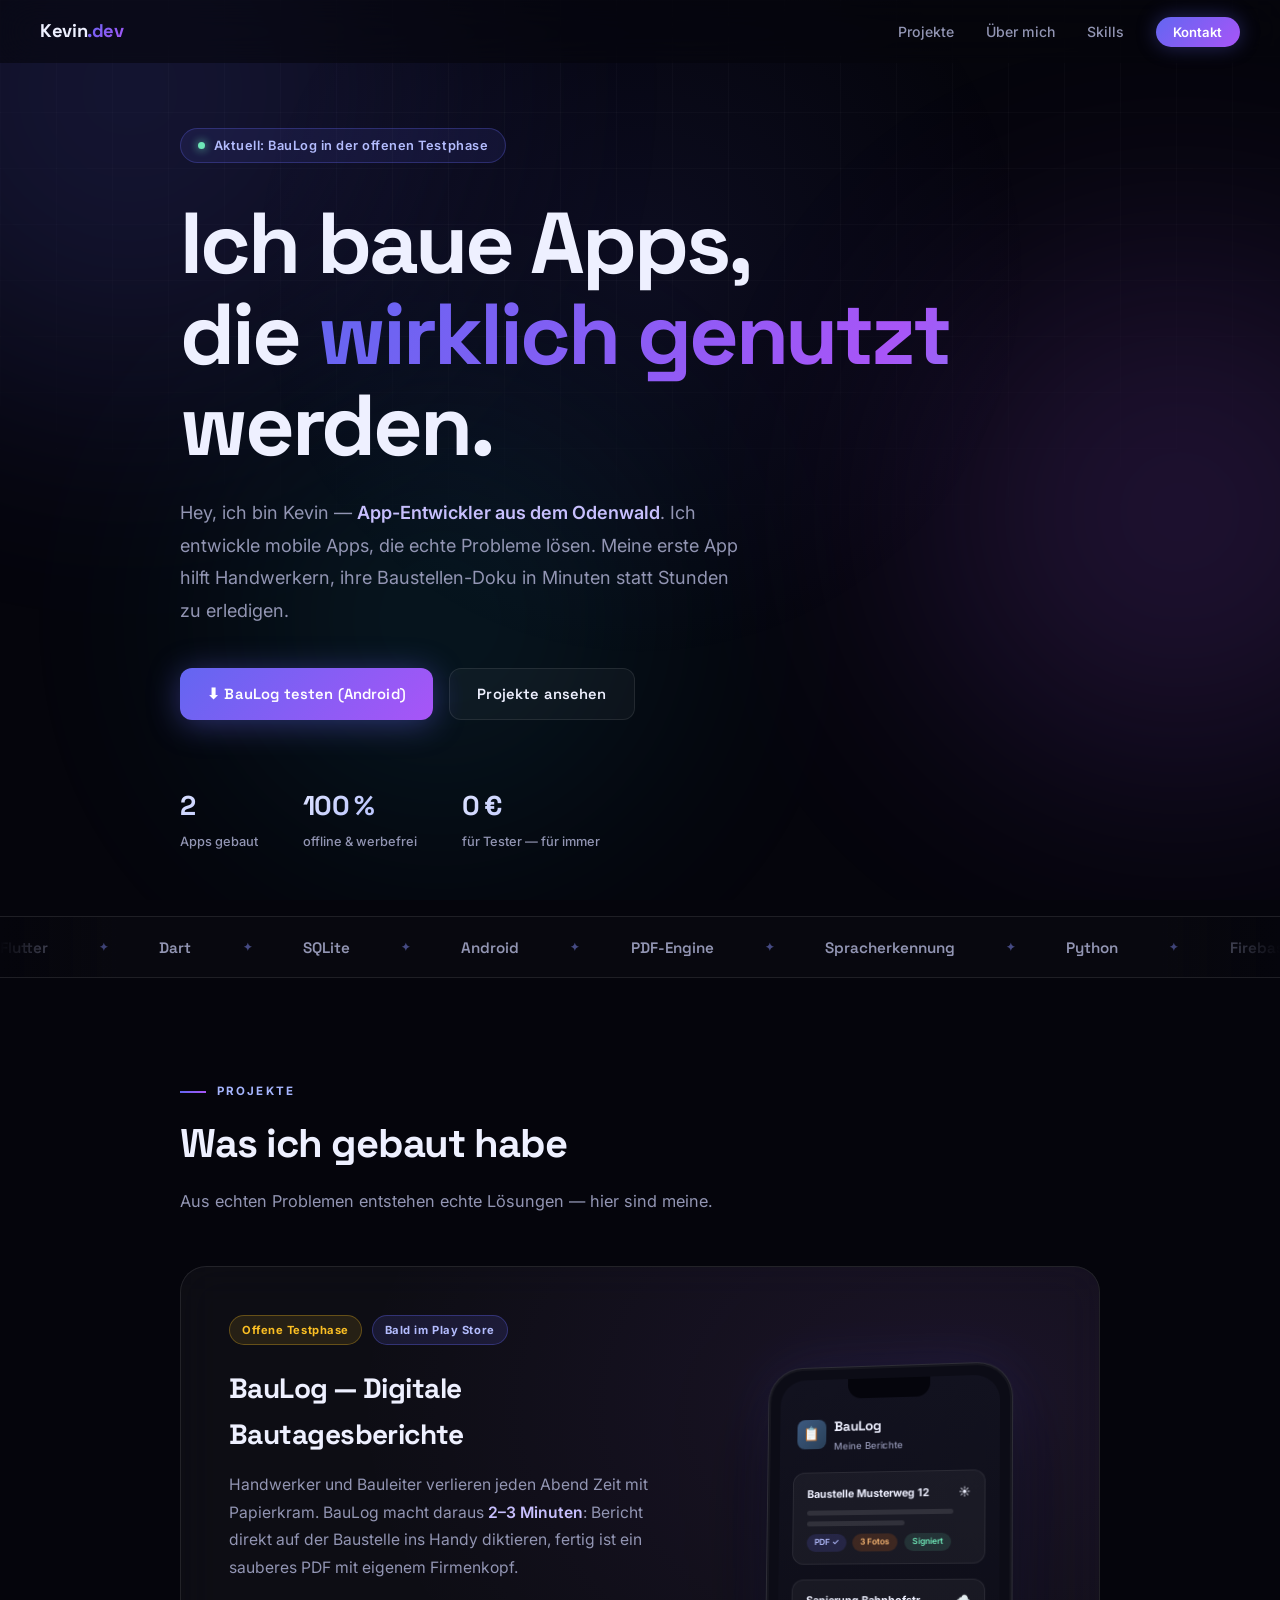
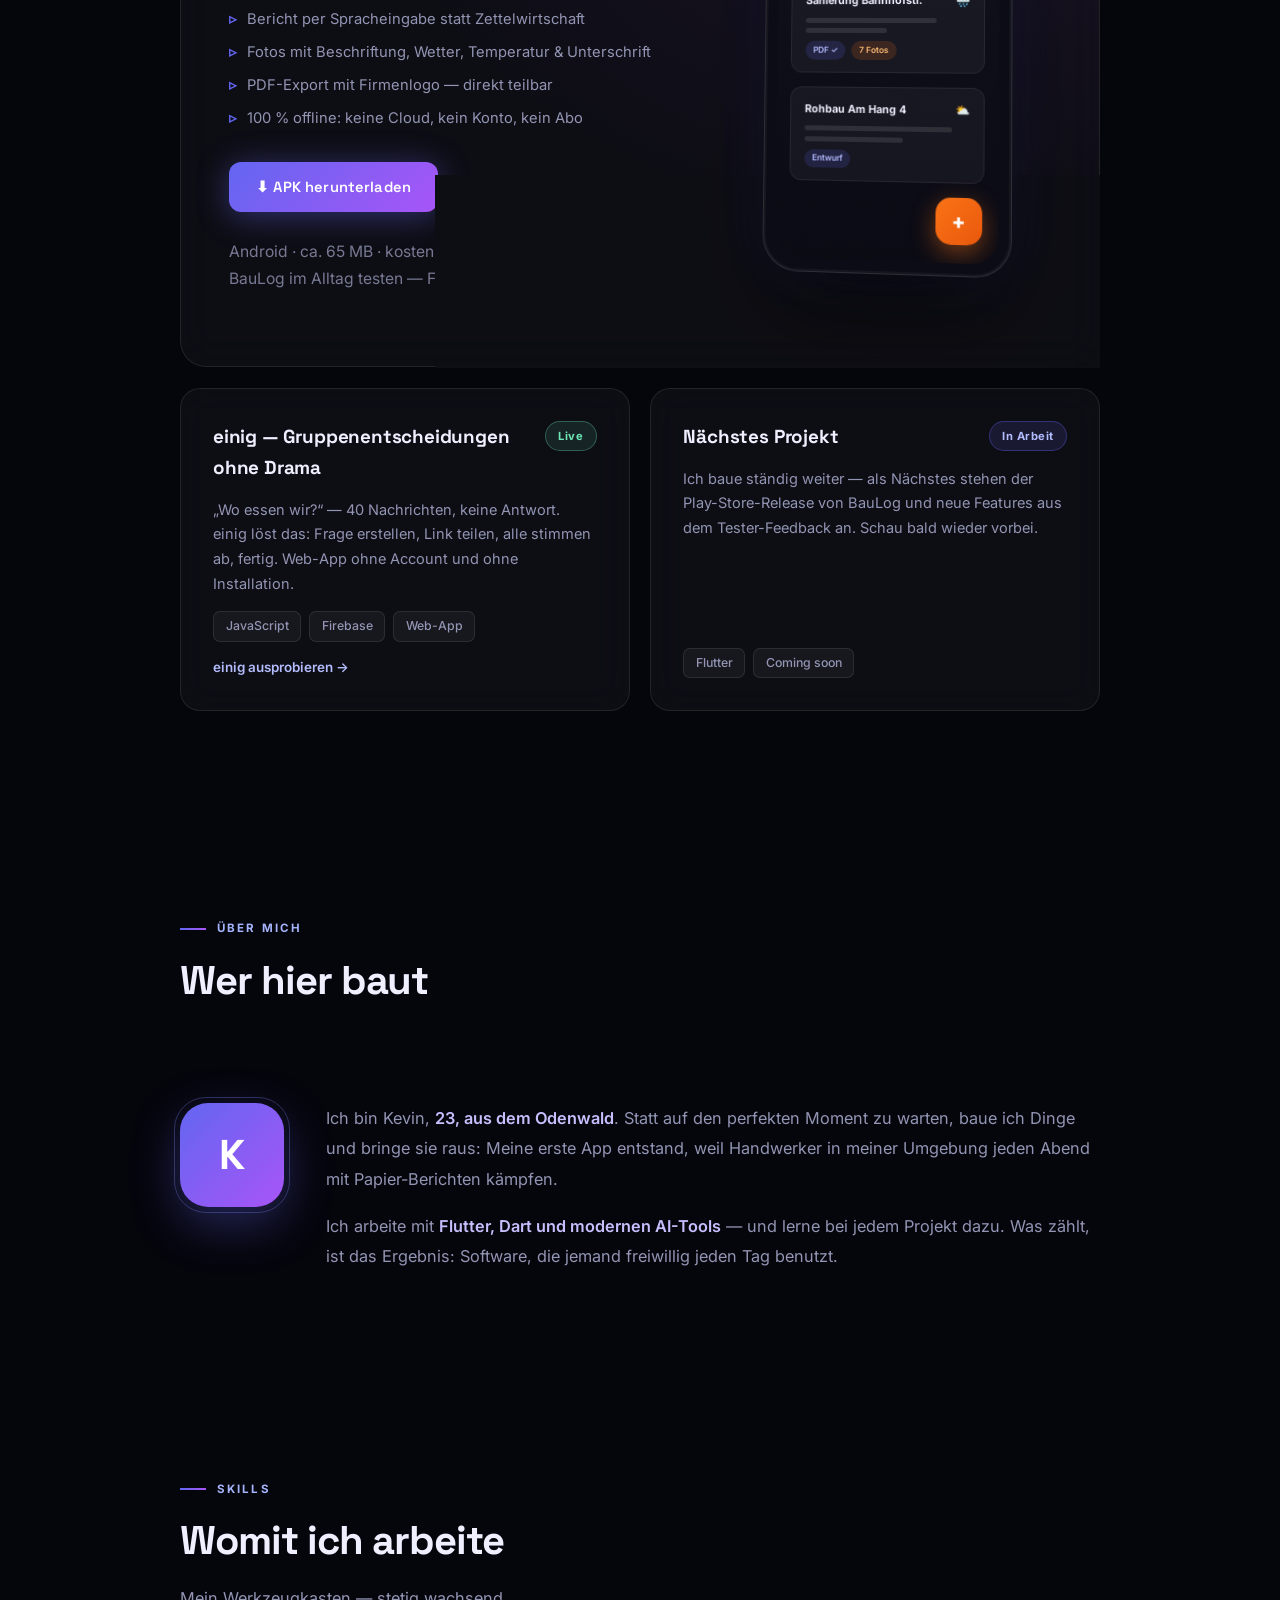
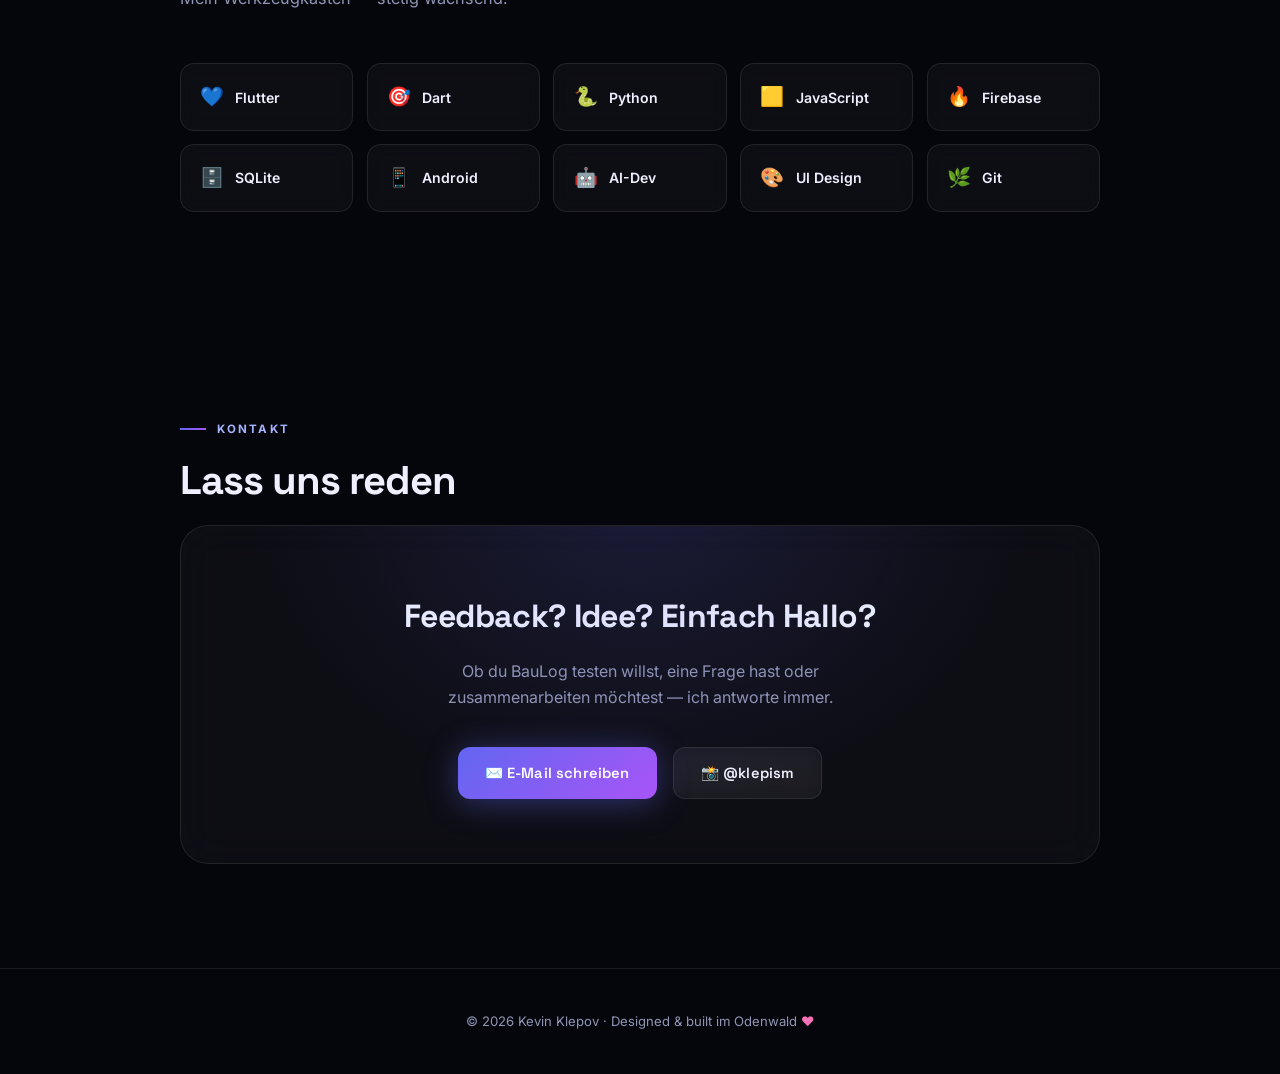
==== commit 84eb48c4: "Portfolio-Redesign: Spotlight, Marquee, Phone-Mockup, APK-Button; einig-App nach /einig/ verschoben" ====
--- a/index.html
+++ b/index.html
@@ -6,9 +6,9 @@
   <title>Kevin Klepov – App Developer</title>
 
   <!-- SEO -->
-  <meta name="description" content="Kevin Klepov – App-Entwickler aus Deutschland. Ich baue mobile Apps, die echte Probleme lösen. Aktuelles Projekt: BauLog, digitale Bautagesberichte für Handwerker.">
+  <meta name="description" content="Kevin Klepov – App-Entwickler aus dem Odenwald. Ich baue mobile Apps, die echte Probleme lösen. Aktuelles Projekt: BauLog, digitale Bautagesberichte für Handwerker.">
   <meta name="author" content="Kevin Klepov">
-  <meta name="theme-color" content="#070710">
+  <meta name="theme-color" content="#05050c">
 
   <!-- Open Graph (Facebook, WhatsApp, LinkedIn) -->
   <meta property="og:type" content="website">
@@ -21,21 +21,32 @@
   <meta name="twitter:title" content="Kevin Klepov – App Developer">
   <meta name="twitter:description" content="Ich baue Apps, die wirklich genutzt werden. App-Entwickler aus Deutschland.">
 
-  <!-- Favicon: K-Monogramm mit Verlauf, inline (kein Upload nötig) -->
+  <!-- Favicon: K-Monogramm mit Verlauf, inline -->
   <link rel="icon" href="data:image/svg+xml,%3Csvg xmlns='http://www.w3.org/2000/svg' viewBox='0 0 64 64'%3E%3Cdefs%3E%3ClinearGradient id='g' x1='0' y1='0' x2='1' y2='1'%3E%3Cstop offset='0' stop-color='%236366f1'/%3E%3Cstop offset='1' stop-color='%23a855f7'/%3E%3C/linearGradient%3E%3C/defs%3E%3Crect width='64' height='64' rx='14' fill='url(%23g)'/%3E%3Ctext x='32' y='44' font-family='Segoe UI,Arial,sans-serif' font-size='38' font-weight='800' fill='white' text-anchor='middle'%3EK%3C/text%3E%3C/svg%3E">
+
+  <!-- Fonts -->
+  <link rel="preconnect" href="https://fonts.googleapis.com">
+  <link rel="preconnect" href="https://fonts.gstatic.com" crossorigin>
+  <link href="https://fonts.googleapis.com/css2?family=Space+Grotesk:wght@500;600;700&family=Inter:wght@400;500;600;700&display=swap" rel="stylesheet">
 
   <style>
     *, *::before, *::after { box-sizing: border-box; margin: 0; padding: 0; }
 
     :root {
-      --bg: #070710;
-      --surface: rgba(255,255,255,0.04);
-      --border: rgba(255,255,255,0.08);
-      --text: #f0f0ff;
-      --muted: #8888aa;
-      --accent: #6366f1;
-      --accent2: #a855f7;
-      --glow: #6366f1;
+      --bg: #05050c;
+      --surface: rgba(255,255,255,0.035);
+      --surface-2: rgba(255,255,255,0.06);
+      --border: rgba(255,255,255,0.09);
+      --border-hi: rgba(129,140,248,0.45);
+      --text: #eef0ff;
+      --muted: #9295b3;
+      --indigo: #6366f1;
+      --violet: #a855f7;
+      --cyan: #22d3ee;
+      --mint: #6ee7b7;
+      --amber: #fbbf24;
+      --font-display: 'Space Grotesk', 'Segoe UI', sans-serif;
+      --font-body: 'Inter', -apple-system, 'Segoe UI', sans-serif;
     }
 
     html { scroll-behavior: smooth; }
@@ -43,402 +54,445 @@
     body {
       background: var(--bg);
       color: var(--text);
-      font-family: -apple-system, BlinkMacSystemFont, 'Segoe UI', sans-serif;
-      line-height: 1.6;
+      font-family: var(--font-body);
+      line-height: 1.65;
       overflow-x: hidden;
-    }
-
-    /* ── BACKGROUND BLOBS ── */
-    .bg-blobs {
-      position: fixed;
-      inset: 0;
-      z-index: 0;
-      pointer-events: none;
-      overflow: hidden;
-    }
-    .blob {
-      position: absolute;
-      border-radius: 50%;
-      filter: blur(120px);
-      opacity: 0.18;
-      animation: drift 18s ease-in-out infinite alternate;
-    }
-    .blob-1 { width: 600px; height: 600px; background: #6366f1; top: -200px; left: -200px; animation-duration: 20s; }
-    .blob-2 { width: 500px; height: 500px; background: #a855f7; top: 30%; right: -150px; animation-duration: 25s; animation-delay: -8s; }
-    .blob-3 { width: 400px; height: 400px; background: #06b6d4; bottom: 10%; left: 20%; animation-duration: 22s; animation-delay: -4s; }
-
+      -webkit-font-smoothing: antialiased;
+    }
+
+    ::selection { background: rgba(99,102,241,0.4); }
+
+    h1, h2, h3, .logo, .btn, .stat-num { font-family: var(--font-display); }
+
+    /* ── BACKGROUND LAYERS ── */
+    .bg-grid {
+      position: fixed; inset: 0; z-index: 0; pointer-events: none;
+      background-image:
+        linear-gradient(rgba(255,255,255,0.025) 1px, transparent 1px),
+        linear-gradient(90deg, rgba(255,255,255,0.025) 1px, transparent 1px);
+      background-size: 56px 56px;
+      mask-image: radial-gradient(ellipse 90% 70% at 50% 0%, black 40%, transparent 100%);
+      -webkit-mask-image: radial-gradient(ellipse 90% 70% at 50% 0%, black 40%, transparent 100%);
+    }
+    .bg-blobs { position: fixed; inset: 0; z-index: 0; pointer-events: none; overflow: hidden; }
+    .blob { position: absolute; border-radius: 50%; filter: blur(130px); opacity: 0.16; animation: drift 20s ease-in-out infinite alternate; }
+    .blob-1 { width: 620px; height: 620px; background: var(--indigo); top: -220px; left: -180px; }
+    .blob-2 { width: 520px; height: 520px; background: var(--violet); top: 28%; right: -160px; animation-duration: 26s; animation-delay: -9s; }
+    .blob-3 { width: 420px; height: 420px; background: var(--cyan); bottom: 8%; left: 18%; animation-duration: 23s; animation-delay: -5s; opacity: 0.1; }
     @keyframes drift {
-      from { transform: translate(0, 0) scale(1); }
-      to   { transform: translate(60px, 40px) scale(1.1); }
+      from { transform: translate(0,0) scale(1); }
+      to   { transform: translate(70px,45px) scale(1.12); }
+    }
+
+    /* Spotlight, folgt der Maus */
+    .spotlight {
+      position: fixed; inset: 0; z-index: 1; pointer-events: none;
+      background: radial-gradient(600px circle at var(--mx, 50%) var(--my, 30%), rgba(99,102,241,0.09), transparent 65%);
     }
 
     /* ── NAV ── */
     nav {
-      position: fixed;
-      top: 0; left: 0; right: 0;
-      z-index: 999;
-      display: flex;
-      justify-content: space-between;
-      align-items: center;
-      padding: 1.1rem 2.5rem;
-      background: rgba(7,7,16,0.7);
-      backdrop-filter: blur(20px);
-      border-bottom: 1px solid var(--border);
-      transition: background .3s;
-    }
-    .logo {
-      font-weight: 800;
-      font-size: 1.15rem;
-      text-decoration: none;
-      color: var(--text);
-      letter-spacing: -0.02em;
-    }
+      position: fixed; top: 0; left: 0; right: 0; z-index: 999;
+      display: flex; justify-content: space-between; align-items: center;
+      padding: 1rem 2.5rem;
+      background: rgba(5,5,12,0.6);
+      backdrop-filter: blur(18px);
+      -webkit-backdrop-filter: blur(18px);
+      border-bottom: 1px solid transparent;
+      transition: background .3s, border-color .3s;
+    }
+    nav.scrolled { background: rgba(5,5,12,0.88); border-bottom-color: var(--border); }
+    .logo { font-weight: 700; font-size: 1.15rem; text-decoration: none; color: var(--text); letter-spacing: -0.02em; }
     .logo span {
-      background: linear-gradient(135deg, #6366f1, #a855f7);
-      -webkit-background-clip: text;
+      background: linear-gradient(135deg, var(--indigo), var(--violet));
+      -webkit-background-clip: text; background-clip: text;
       -webkit-text-fill-color: transparent;
     }
-    nav ul { list-style: none; display: flex; gap: 2.2rem; }
-    nav ul a {
-      color: var(--muted);
-      text-decoration: none;
-      font-size: 0.88rem;
-      font-weight: 500;
-      transition: color .2s;
-      position: relative;
-    }
+    nav ul { list-style: none; display: flex; gap: 2rem; align-items: center; }
+    nav ul a { color: var(--muted); text-decoration: none; font-size: 0.88rem; font-weight: 500; transition: color .2s; position: relative; }
     nav ul a::after {
-      content: '';
-      position: absolute;
-      bottom: -3px; left: 0; right: 0;
-      height: 1px;
-      background: linear-gradient(90deg, #6366f1, #a855f7);
-      transform: scaleX(0);
-      transition: transform .3s;
+      content: ''; position: absolute; bottom: -4px; left: 0; right: 0; height: 1.5px;
+      background: linear-gradient(90deg, var(--indigo), var(--violet));
+      transform: scaleX(0); transform-origin: left; transition: transform .3s;
     }
     nav ul a:hover { color: var(--text); }
     nav ul a:hover::after { transform: scaleX(1); }
-
-    /* ── WRAPPER ── */
-    .wrap { position: relative; z-index: 1; }
+    .nav-cta {
+      padding: 0.45rem 1.1rem; border-radius: 100px;
+      background: linear-gradient(135deg, var(--indigo), var(--violet));
+      color: #fff !important; font-weight: 600; font-size: 0.82rem !important;
+      box-shadow: 0 0 20px rgba(99,102,241,0.35);
+      transition: transform .2s, box-shadow .2s !important;
+    }
+    .nav-cta::after { display: none; }
+    .nav-cta:hover { transform: translateY(-1px); box-shadow: 0 0 32px rgba(99,102,241,0.55); }
+
+    .wrap { position: relative; z-index: 2; }
 
     /* ── HERO ── */
     .hero {
-      min-height: 100vh;
-      display: flex;
-      flex-direction: column;
-      justify-content: center;
-      padding: 8rem 2.5rem 5rem;
-      max-width: 900px;
-      margin: 0 auto;
+      min-height: 100svh;
+      display: flex; flex-direction: column; justify-content: center;
+      padding: 8rem 2.5rem 4rem;
+      max-width: 1000px; margin: 0 auto;
     }
     .hero-eyebrow {
-      display: inline-flex;
-      align-items: center;
-      gap: 0.5rem;
-      background: rgba(99,102,241,0.12);
+      display: inline-flex; align-items: center; gap: 0.55rem;
+      background: rgba(99,102,241,0.1);
       border: 1px solid rgba(99,102,241,0.3);
-      border-radius: 100px;
-      padding: 0.35rem 1rem;
-      font-size: 0.8rem;
-      font-weight: 600;
-      color: #a5b4fc;
-      letter-spacing: 0.05em;
-      margin-bottom: 2rem;
-      width: fit-content;
+      border-radius: 100px; padding: 0.38rem 1.05rem;
+      font-size: 0.8rem; font-weight: 600; color: #b3bcfd;
+      letter-spacing: 0.04em; margin-bottom: 2.2rem; width: fit-content;
       animation: fadeUp .8s ease both;
     }
     .hero-eyebrow::before {
-      content: '';
-      width: 6px; height: 6px;
-      border-radius: 50%;
-      background: #6ee7b7;
+      content: ''; width: 7px; height: 7px; border-radius: 50%;
+      background: var(--mint); box-shadow: 0 0 10px var(--mint);
       animation: pulse 2s infinite;
     }
-    @keyframes pulse {
-      0%, 100% { opacity: 1; transform: scale(1); }
-      50% { opacity: 0.5; transform: scale(1.3); }
-    }
+    @keyframes pulse { 0%,100% { opacity: 1; transform: scale(1); } 50% { opacity: 0.45; transform: scale(1.35); } }
 
     .hero h1 {
-      font-size: clamp(2.8rem, 7vw, 5rem);
-      font-weight: 900;
-      line-height: 1.08;
-      letter-spacing: -0.03em;
-      margin-bottom: 1.5rem;
+      font-size: clamp(2.9rem, 7.5vw, 5.4rem);
+      font-weight: 700; line-height: 1.05; letter-spacing: -0.035em;
+      margin-bottom: 1.6rem;
       animation: fadeUp .8s ease .1s both;
     }
-    .hero h1 .name {
-      background: linear-gradient(135deg, #6366f1 0%, #a855f7 50%, #06b6d4 100%);
-      -webkit-background-clip: text;
+    .hero h1 .grad {
+      background: linear-gradient(120deg, var(--indigo), var(--violet), var(--cyan), var(--indigo));
+      background-size: 280% auto;
+      -webkit-background-clip: text; background-clip: text;
       -webkit-text-fill-color: transparent;
-      background-clip: text;
-    }
+      animation: shine 7s linear infinite;
+    }
+    @keyframes shine { to { background-position: 280% center; } }
+
     .hero-sub {
-      font-size: 1.15rem;
-      color: var(--muted);
-      max-width: 540px;
-      margin-bottom: 2.5rem;
+      font-size: 1.13rem; color: var(--muted); max-width: 560px;
+      margin-bottom: 2.6rem; line-height: 1.8;
       animation: fadeUp .8s ease .2s both;
-      line-height: 1.75;
-    }
-    .hero-sub strong { color: #c4b5fd; font-weight: 600; }
-    .hero-btns {
-      display: flex;
-      gap: 1rem;
-      flex-wrap: wrap;
-      animation: fadeUp .8s ease .3s both;
-    }
+    }
+    .hero-sub strong { color: #c7bffd; font-weight: 600; }
+
+    .hero-btns { display: flex; gap: 1rem; flex-wrap: wrap; animation: fadeUp .8s ease .3s both; }
 
     .btn {
-      display: inline-flex;
-      align-items: center;
-      gap: 0.45rem;
-      padding: 0.75rem 1.6rem;
-      border-radius: 10px;
-      font-size: 0.9rem;
-      font-weight: 600;
-      text-decoration: none;
+      display: inline-flex; align-items: center; gap: 0.5rem;
+      padding: 0.8rem 1.7rem; border-radius: 12px;
+      font-size: 0.92rem; font-weight: 600; text-decoration: none;
       transition: all .25s cubic-bezier(.4,0,.2,1);
-      cursor: pointer;
-      border: none;
-      position: relative;
-      overflow: hidden;
-    }
-    .btn::after {
-      content: '';
-      position: absolute;
-      inset: 0;
-      background: white;
-      opacity: 0;
-      transition: opacity .2s;
-    }
-    .btn:hover::after { opacity: 0.07; }
+      cursor: pointer; border: none; position: relative; overflow: hidden;
+      letter-spacing: 0.01em;
+    }
+    .btn::after { content: ''; position: absolute; inset: 0; background: #fff; opacity: 0; transition: opacity .2s; }
+    .btn:hover::after { opacity: 0.08; }
     .btn-primary {
-      background: linear-gradient(135deg, #6366f1, #a855f7);
-      color: #fff;
-      box-shadow: 0 0 30px rgba(99,102,241,0.4);
-    }
-    .btn-primary:hover { transform: translateY(-2px); box-shadow: 0 0 45px rgba(99,102,241,0.6); }
+      background: linear-gradient(135deg, var(--indigo), var(--violet));
+      color: #fff; box-shadow: 0 4px 32px rgba(99,102,241,0.42);
+    }
+    .btn-primary:hover { transform: translateY(-2px); box-shadow: 0 8px 48px rgba(99,102,241,0.6); }
     .btn-outline {
-      background: var(--surface);
-      color: var(--text);
+      background: var(--surface); color: var(--text);
       border: 1px solid var(--border);
       backdrop-filter: blur(10px);
     }
-    .btn-outline:hover { transform: translateY(-2px); border-color: rgba(99,102,241,0.5); }
-
-    /* ── SCROLL INDICATOR ── */
-    .scroll-hint {
-      display: flex;
-      align-items: center;
-      gap: 0.6rem;
-      color: var(--muted);
-      font-size: 0.8rem;
+    .btn-outline:hover { transform: translateY(-2px); border-color: var(--border-hi); }
+
+    /* Hero-Stats */
+    .hero-stats {
+      display: flex; gap: 2.8rem; flex-wrap: wrap;
       margin-top: 4rem;
-      animation: fadeUp .8s ease .5s both;
-    }
-    .scroll-line {
-      width: 40px;
-      height: 1px;
-      background: linear-gradient(90deg, transparent, var(--muted));
-    }
+      animation: fadeUp .8s ease .45s both;
+    }
+    .stat { display: flex; flex-direction: column; gap: 0.15rem; }
+    .stat-num {
+      font-size: 1.7rem; font-weight: 700; letter-spacing: -0.02em;
+      background: linear-gradient(135deg, #dfe3ff, #a5b4fc);
+      -webkit-background-clip: text; background-clip: text;
+      -webkit-text-fill-color: transparent;
+    }
+    .stat-label { font-size: 0.8rem; color: var(--muted); font-weight: 500; }
+
+    /* ── MARQUEE ── */
+    .marquee {
+      border-top: 1px solid var(--border);
+      border-bottom: 1px solid var(--border);
+      padding: 1.1rem 0; overflow: hidden; position: relative;
+      background: rgba(255,255,255,0.015);
+    }
+    .marquee::before, .marquee::after {
+      content: ''; position: absolute; top: 0; bottom: 0; width: 120px; z-index: 2; pointer-events: none;
+    }
+    .marquee::before { left: 0; background: linear-gradient(90deg, var(--bg), transparent); }
+    .marquee::after { right: 0; background: linear-gradient(-90deg, var(--bg), transparent); }
+    .marquee-track {
+      display: flex; gap: 3.2rem; width: max-content;
+      animation: scroll 30s linear infinite;
+    }
+    .marquee-track span {
+      font-family: var(--font-display);
+      font-size: 0.95rem; font-weight: 600; color: var(--muted);
+      display: flex; align-items: center; gap: 3.2rem; white-space: nowrap;
+    }
+    .marquee-track span::after { content: '✦'; color: rgba(129,140,248,0.5); font-size: 0.7rem; }
+    @keyframes scroll { to { transform: translateX(-50%); } }
 
     /* ── SECTIONS ── */
-    section {
-      max-width: 900px;
-      margin: 0 auto;
-      padding: 6rem 2.5rem;
-    }
+    section { max-width: 1000px; margin: 0 auto; padding: 6.5rem 2.5rem; }
     .section-label {
-      font-size: 0.72rem;
-      text-transform: uppercase;
-      letter-spacing: 0.15em;
-      color: #a5b4fc;
-      font-weight: 700;
-      margin-bottom: 0.5rem;
-    }
-    section > h2 {
-      font-size: 2.2rem;
-      font-weight: 800;
-      letter-spacing: -0.02em;
-      margin-bottom: 0.6rem;
-    }
-    .section-desc {
-      color: var(--muted);
-      margin-bottom: 3rem;
-      font-size: 1rem;
-    }
-
-    .divider {
-      border: none;
-      height: 1px;
-      background: linear-gradient(90deg, transparent, var(--border), transparent);
-      max-width: 900px;
-      margin: 0 auto;
-    }
-
-    /* ── PROJECT CARD ── */
-    .project-card {
+      font-size: 0.72rem; text-transform: uppercase; letter-spacing: 0.18em;
+      color: #a5b4fc; font-weight: 700; margin-bottom: 0.6rem;
+      display: flex; align-items: center; gap: 0.7rem;
+    }
+    .section-label::before { content: ''; width: 26px; height: 1.5px; background: linear-gradient(90deg, var(--indigo), var(--violet)); }
+    section > h2 { font-size: clamp(1.9rem, 4vw, 2.5rem); font-weight: 700; letter-spacing: -0.025em; margin-bottom: 0.7rem; }
+    .section-desc { color: var(--muted); margin-bottom: 3.2rem; font-size: 1.02rem; max-width: 560px; }
+
+    /* ── FEATURED PROJECT (BauLog) ── */
+    .featured {
+      display: grid; grid-template-columns: 1.15fr 0.85fr; gap: 3rem;
       background: var(--surface);
       border: 1px solid var(--border);
-      border-radius: 20px;
-      padding: 2.2rem;
+      border-radius: 26px; padding: 3rem;
       backdrop-filter: blur(20px);
-      transition: all .35s cubic-bezier(.4,0,.2,1);
-      position: relative;
-      overflow: hidden;
-    }
-    .project-card::before {
-      content: '';
-      position: absolute;
-      top: 0; left: 0; right: 0;
-      height: 2px;
-      background: linear-gradient(90deg, #6366f1, #a855f7, #06b6d4);
-      opacity: 0;
-      transition: opacity .3s;
-    }
-    .project-card:hover { transform: translateY(-6px); border-color: rgba(99,102,241,0.3); box-shadow: 0 20px 60px rgba(99,102,241,0.15); }
-    .project-card:hover::before { opacity: 1; }
-
-    .project-header {
-      display: flex;
-      justify-content: space-between;
-      align-items: flex-start;
-      gap: 1rem;
-      margin-bottom: 1rem;
-    }
-    .project-card h3 { font-size: 1.25rem; font-weight: 700; }
+      position: relative; overflow: hidden;
+      transition: border-color .35s, box-shadow .35s;
+    }
+    .featured::before {
+      content: ''; position: absolute; inset: 0;
+      background: radial-gradient(ellipse at 85% 20%, rgba(168,85,247,0.09), transparent 55%);
+      pointer-events: none;
+    }
+    .featured:hover { border-color: var(--border-hi); box-shadow: 0 24px 80px rgba(99,102,241,0.16); }
+
+    .featured-info { display: flex; flex-direction: column; justify-content: center; position: relative; }
+    .featured-badges { display: flex; gap: 0.6rem; margin-bottom: 1.2rem; flex-wrap: wrap; }
     .badge {
-      font-size: 0.7rem;
-      padding: 0.25rem 0.7rem;
-      border-radius: 100px;
-      white-space: nowrap;
-      font-weight: 700;
-      letter-spacing: 0.05em;
-    }
-    .badge-soon { background: rgba(99,102,241,0.15); color: #a5b4fc; border: 1px solid rgba(99,102,241,0.3); }
-    .badge-live { background: rgba(110,231,183,0.12); color: #6ee7b7; border: 1px solid rgba(110,231,183,0.3); }
-
-    .project-card p { color: var(--muted); font-size: 0.95rem; margin-bottom: 1.5rem; line-height: 1.7; }
+      font-size: 0.7rem; padding: 0.3rem 0.75rem; border-radius: 100px;
+      white-space: nowrap; font-weight: 700; letter-spacing: 0.05em;
+    }
+    .badge-soon { background: rgba(99,102,241,0.14); color: #b3bcfd; border: 1px solid rgba(99,102,241,0.35); }
+    .badge-live { background: rgba(110,231,183,0.1); color: var(--mint); border: 1px solid rgba(110,231,183,0.3); }
+    .badge-beta { background: rgba(251,191,36,0.1); color: var(--amber); border: 1px solid rgba(251,191,36,0.3); }
+
+    .featured h3 { font-size: 1.75rem; font-weight: 700; letter-spacing: -0.02em; margin-bottom: 0.9rem; }
+    .featured p { color: var(--muted); font-size: 0.98rem; line-height: 1.75; margin-bottom: 1.6rem; }
+    .featured p strong { color: #c7bffd; font-weight: 600; }
+
+    .feature-list { list-style: none; display: grid; gap: 0.55rem; margin-bottom: 2rem; }
+    .feature-list li { display: flex; gap: 0.65rem; align-items: baseline; color: var(--muted); font-size: 0.92rem; }
+    .feature-list li::before { content: '▹'; color: var(--indigo); font-weight: 700; }
+
+    .featured-actions { display: flex; gap: 0.9rem; flex-wrap: wrap; margin-bottom: 1.6rem; }
+    .apk-note { font-size: 0.78rem; color: var(--muted); opacity: 0.8; }
 
     .project-tags { display: flex; gap: 0.5rem; flex-wrap: wrap; }
     .project-tags span {
-      background: rgba(255,255,255,0.05);
-      color: var(--muted);
-      border-radius: 6px;
-      padding: 0.25rem 0.7rem;
-      font-size: 0.78rem;
-      font-weight: 500;
-      border: 1px solid var(--border);
-      transition: all .2s;
-    }
-    .project-card:hover .project-tags span { border-color: rgba(99,102,241,0.2); color: #c4b5fd; }
-
-    /* ── SKILLS ── */
-    .skills-grid {
-      display: grid;
-      grid-template-columns: repeat(auto-fill, minmax(150px, 1fr));
-      gap: 0.8rem;
-    }
-    .skill-item {
+      background: rgba(255,255,255,0.045); color: var(--muted);
+      border-radius: 7px; padding: 0.26rem 0.72rem;
+      font-size: 0.77rem; font-weight: 500;
+      border: 1px solid var(--border); transition: all .2s;
+    }
+    .featured:hover .project-tags span, .card:hover .project-tags span { border-color: rgba(129,140,248,0.28); color: #c7bffd; }
+
+    /* Phone-Mockup (pures CSS) */
+    .phone-wrap { display: flex; align-items: center; justify-content: center; perspective: 1200px; }
+    .phone {
+      width: 250px; height: 510px;
+      background: #0c0c16;
+      border: 1px solid rgba(255,255,255,0.14);
+      border-radius: 36px; padding: 12px;
+      box-shadow: 0 40px 90px rgba(0,0,0,0.55), 0 0 60px rgba(99,102,241,0.14), inset 0 0 0 2px rgba(255,255,255,0.04);
+      transform: rotateY(-9deg) rotateX(3deg);
+      transition: transform .5s cubic-bezier(.4,0,.2,1);
+      will-change: transform;
+    }
+    .featured:hover .phone { transform: rotateY(-3deg) rotateX(1deg) translateY(-6px); }
+    .phone-screen {
+      width: 100%; height: 100%;
+      background: linear-gradient(180deg, #12121f 0%, #0b0b14 100%);
+      border-radius: 26px; overflow: hidden;
+      display: flex; flex-direction: column;
+      position: relative;
+    }
+    .phone-notch {
+      width: 84px; height: 20px; background: #05050c;
+      border-radius: 0 0 14px 14px; margin: 0 auto; flex-shrink: 0;
+    }
+    .app-bar {
+      display: flex; align-items: center; gap: 0.55rem;
+      padding: 0.9rem 1.1rem 0.7rem;
+    }
+    .app-icon {
+      width: 30px; height: 30px; border-radius: 8px;
+      background: linear-gradient(135deg, #3d5a80, #293f57);
+      display: flex; align-items: center; justify-content: center;
+      font-size: 0.85rem;
+    }
+    .app-bar b { font-size: 0.86rem; font-weight: 700; font-family: var(--font-display); }
+    .app-bar small { display: block; font-size: 0.6rem; color: var(--muted); font-weight: 500; }
+
+    .report-card {
+      margin: 0.45rem 0.9rem; padding: 0.75rem 0.85rem;
+      background: rgba(255,255,255,0.045);
+      border: 1px solid rgba(255,255,255,0.07);
+      border-radius: 12px;
+    }
+    .report-top { display: flex; justify-content: space-between; align-items: center; margin-bottom: 0.45rem; }
+    .report-title { font-size: 0.68rem; font-weight: 700; }
+    .report-emoji { font-size: 0.72rem; }
+    .line { height: 5px; border-radius: 3px; background: rgba(255,255,255,0.1); margin-bottom: 0.35rem; }
+    .line.w80 { width: 80%; } .line.w60 { width: 60%; } .line.w90 { width: 90%; } .line.w50 { width: 50%; }
+    .report-meta { display: flex; gap: 0.4rem; margin-top: 0.5rem; }
+    .chip {
+      font-size: 0.53rem; padding: 0.14rem 0.5rem; border-radius: 100px;
+      background: rgba(99,102,241,0.16); color: #b3bcfd; font-weight: 600;
+    }
+    .chip.orange { background: rgba(249,115,22,0.16); color: #fdba74; }
+    .chip.green { background: rgba(110,231,183,0.12); color: var(--mint); }
+
+    .phone-fab {
+      position: absolute; right: 16px; bottom: 18px;
+      width: 46px; height: 46px; border-radius: 15px;
+      background: linear-gradient(135deg, #f97316, #ea580c);
+      display: flex; align-items: center; justify-content: center;
+      font-size: 1.25rem; color: #fff; font-weight: 800;
+      box-shadow: 0 8px 24px rgba(249,115,22,0.45);
+    }
+
+    /* ── PROJECT GRID (weitere Projekte) ── */
+    .cards { display: grid; grid-template-columns: 1fr 1fr; gap: 1.3rem; margin-top: 1.3rem; }
+    .card {
       background: var(--surface);
       border: 1px solid var(--border);
-      border-radius: 12px;
-      padding: 1rem 1.2rem;
-      display: flex;
-      align-items: center;
-      gap: 0.7rem;
-      font-size: 0.88rem;
-      font-weight: 600;
-      backdrop-filter: blur(10px);
-      transition: all .25s;
-      cursor: default;
+      border-radius: 20px; padding: 2rem;
+      backdrop-filter: blur(16px);
+      transition: all .35s cubic-bezier(.4,0,.2,1);
+      position: relative; overflow: hidden;
+      display: flex; flex-direction: column; gap: 0.9rem;
+      text-decoration: none; color: inherit;
+    }
+    .card::before {
+      content: ''; position: absolute; top: 0; left: 0; right: 0; height: 2px;
+      background: linear-gradient(90deg, var(--indigo), var(--violet), var(--cyan));
+      opacity: 0; transition: opacity .3s;
+    }
+    .card:hover { transform: translateY(-6px); border-color: var(--border-hi); box-shadow: 0 18px 56px rgba(99,102,241,0.14); }
+    .card:hover::before { opacity: 1; }
+    .card-head { display: flex; justify-content: space-between; align-items: flex-start; gap: 1rem; }
+    .card h3 { font-size: 1.18rem; font-weight: 700; letter-spacing: -0.01em; }
+    .card p { color: var(--muted); font-size: 0.91rem; line-height: 1.7; flex-grow: 1; }
+    .card-link { font-size: 0.84rem; font-weight: 600; color: #b3bcfd; display: inline-flex; align-items: center; gap: 0.35rem; }
+    .card:hover .card-link { color: #dfe3ff; }
+
+    /* ── ABOUT ── */
+    .about-grid { display: grid; grid-template-columns: auto 1fr; gap: 2.6rem; align-items: start; }
+    .about-avatar {
+      width: 104px; height: 104px; border-radius: 28px;
+      background: linear-gradient(135deg, var(--indigo), var(--violet));
+      display: flex; align-items: center; justify-content: center;
+      font-family: var(--font-display); font-size: 2.6rem; font-weight: 700; color: #fff;
+      box-shadow: 0 16px 48px rgba(99,102,241,0.35);
+      position: relative;
+    }
+    .about-avatar::after {
+      content: ''; position: absolute; inset: -6px; border-radius: 32px;
+      border: 1px solid rgba(129,140,248,0.3);
+    }
+    .about-text p { color: var(--muted); font-size: 1.02rem; line-height: 1.85; margin-bottom: 1.1rem; }
+    .about-text p strong { color: #c7bffd; font-weight: 600; }
+    .about-text p:last-child { margin-bottom: 0; }
+
+    /* ── SKILLS ── */
+    .skills-grid { display: grid; grid-template-columns: repeat(auto-fill, minmax(150px, 1fr)); gap: 0.85rem; }
+    .skill-item {
+      background: var(--surface); border: 1px solid var(--border);
+      border-radius: 14px; padding: 1.05rem 1.2rem;
+      display: flex; align-items: center; gap: 0.7rem;
+      font-size: 0.88rem; font-weight: 600;
+      backdrop-filter: blur(10px); transition: all .25s; cursor: default;
     }
     .skill-item:hover {
-      background: rgba(99,102,241,0.1);
-      border-color: rgba(99,102,241,0.4);
+      background: rgba(99,102,241,0.09); border-color: var(--border-hi);
       transform: translateY(-3px);
-      box-shadow: 0 8px 24px rgba(99,102,241,0.15);
+      box-shadow: 0 10px 28px rgba(99,102,241,0.16);
     }
     .skill-item .icon { font-size: 1.2rem; }
 
     /* ── CONTACT ── */
     .contact-card {
-      background: var(--surface);
-      border: 1px solid var(--border);
-      border-radius: 24px;
-      padding: 3.5rem 2.5rem;
-      text-align: center;
-      backdrop-filter: blur(20px);
-      position: relative;
-      overflow: hidden;
+      background: var(--surface); border: 1px solid var(--border);
+      border-radius: 28px; padding: 4rem 2.5rem; text-align: center;
+      backdrop-filter: blur(20px); position: relative; overflow: hidden;
     }
     .contact-card::before {
-      content: '';
-      position: absolute;
-      inset: 0;
-      background: radial-gradient(ellipse at 50% 0%, rgba(99,102,241,0.12), transparent 60%);
+      content: ''; position: absolute; inset: 0;
+      background: radial-gradient(ellipse at 50% -10%, rgba(99,102,241,0.16), transparent 60%);
       pointer-events: none;
     }
-    .contact-card h3 { font-size: 1.6rem; font-weight: 800; margin-bottom: 0.8rem; }
-    .contact-card p { color: var(--muted); margin-bottom: 2rem; font-size: 1rem; }
+    .contact-card h3 { font-size: clamp(1.5rem, 3.4vw, 2rem); font-weight: 700; margin-bottom: 0.9rem; letter-spacing: -0.02em; }
+    .contact-card > p { color: var(--muted); margin-bottom: 2.3rem; font-size: 1rem; max-width: 460px; margin-left: auto; margin-right: auto; }
     .contact-links { display: flex; justify-content: center; gap: 1rem; flex-wrap: wrap; position: relative; }
 
     /* ── FOOTER ── */
     footer {
-      text-align: center;
-      padding: 2.5rem;
-      color: var(--muted);
-      font-size: 0.82rem;
+      text-align: center; padding: 2.6rem;
+      color: var(--muted); font-size: 0.82rem;
       border-top: 1px solid var(--border);
-      position: relative;
-      z-index: 1;
-    }
+      position: relative; z-index: 2;
+    }
+    footer .heart { color: #f472b6; }
 
     /* ── ANIMATIONS ── */
-    @keyframes fadeUp {
-      from { opacity: 0; transform: translateY(30px); }
-      to   { opacity: 1; transform: translateY(0); }
-    }
-
-    .reveal {
-      opacity: 0;
-      transform: translateY(40px);
-      transition: opacity .7s cubic-bezier(.4,0,.2,1), transform .7s cubic-bezier(.4,0,.2,1);
-    }
-    .reveal.visible {
-      opacity: 1;
-      transform: translateY(0);
-    }
-    .reveal-delay-1 { transition-delay: .1s; }
-    .reveal-delay-2 { transition-delay: .2s; }
-    .reveal-delay-3 { transition-delay: .3s; }
-
+    @keyframes fadeUp { from { opacity: 0; transform: translateY(30px); } to { opacity: 1; transform: translateY(0); } }
+    .reveal { opacity: 0; transform: translateY(42px); transition: opacity .7s cubic-bezier(.4,0,.2,1), transform .7s cubic-bezier(.4,0,.2,1); }
+    .reveal.visible { opacity: 1; transform: translateY(0); }
+    .reveal-delay-1 { transition-delay: .08s; }
+    .reveal-delay-2 { transition-delay: .16s; }
+    .reveal-delay-3 { transition-delay: .24s; }
+
+    @media (prefers-reduced-motion: reduce) {
+      *, *::before, *::after { animation-duration: 0.01ms !important; animation-iteration-count: 1 !important; transition-duration: 0.01ms !important; }
+      html { scroll-behavior: auto; }
+      .reveal { opacity: 1; transform: none; }
+    }
+
+    /* ── RESPONSIVE ── */
+    @media (max-width: 860px) {
+      .featured { grid-template-columns: 1fr; padding: 2.2rem; gap: 2.4rem; }
+      .phone { transform: rotateY(0) rotateX(0); width: 220px; height: 450px; }
+      .cards { grid-template-columns: 1fr; }
+      .about-grid { grid-template-columns: 1fr; gap: 1.8rem; }
+    }
     @media (max-width: 600px) {
-      nav { padding: 1rem 1.2rem; }
-      nav ul { gap: 1.2rem; }
-      .hero { padding: 7rem 1.2rem 4rem; }
-      section { padding: 4rem 1.2rem; }
-      .contact-card { padding: 2rem 1.2rem; }
+      nav { padding: 0.9rem 1.2rem; }
+      nav ul { gap: 1.1rem; }
+      nav ul a:not(.nav-cta) { font-size: 0.82rem; }
+      .hero { padding: 7rem 1.2rem 3.5rem; }
+      .hero-stats { gap: 1.8rem; }
+      section { padding: 4.2rem 1.2rem; }
+      .contact-card { padding: 2.6rem 1.4rem; }
     }
   </style>
 </head>
 <body>
 
-<!-- Background blobs -->
+<!-- Hintergrund-Ebenen -->
+<div class="bg-grid"></div>
 <div class="bg-blobs">
   <div class="blob blob-1"></div>
   <div class="blob blob-2"></div>
   <div class="blob blob-3"></div>
 </div>
-
-<nav>
+<div class="spotlight" id="spotlight"></div>
+
+<nav id="nav">
   <a href="#" class="logo">Kevin<span>.dev</span></a>
   <ul>
     <li><a href="#projekte">Projekte</a></li>
+    <li><a href="#ueber">Über mich</a></li>
     <li><a href="#skills">Skills</a></li>
-    <li><a href="#kontakt">Kontakt</a></li>
+    <li><a href="#kontakt" class="nav-cta">Kontakt</a></li>
   </ul>
 </nav>
 
@@ -446,55 +500,146 @@
 
   <!-- HERO -->
   <div class="hero">
-    <div class="hero-eyebrow">Verfügbar für Projekte & Kollaborationen</div>
-    <h1>Ich baue Apps,<br>die <span class="name">wirklich genutzt</span><br>werden.</h1>
+    <div class="hero-eyebrow">Aktuell: BauLog in der offenen Testphase</div>
+    <h1>Ich baue Apps,<br>die <span class="grad">wirklich genutzt</span><br>werden.</h1>
     <p class="hero-sub">
-      Hey, ich bin Kevin — <strong>App-Entwickler aus Deutschland</strong>.
-      Ich entwickle mobile Apps, die echte Probleme lösen.
-      Mein erstes Produkt kommt bald in den Play Store.
+      Hey, ich bin Kevin — <strong>App-Entwickler aus dem Odenwald</strong>.
+      Ich entwickle mobile Apps, die echte Probleme lösen. Meine erste App
+      hilft Handwerkern, ihre Baustellen-Doku in Minuten statt Stunden zu erledigen.
     </p>
     <div class="hero-btns">
-      <a href="#projekte" class="btn btn-primary">Meine Projekte ansehen</a>
-      <a href="#kontakt" class="btn btn-outline">Kontakt aufnehmen</a>
+      <a href="https://kevinklepov.github.io/BauLog.apk" class="btn btn-primary">⬇ BauLog testen (Android)</a>
+      <a href="#projekte" class="btn btn-outline">Projekte ansehen</a>
     </div>
-    <div class="scroll-hint">
-      <div class="scroll-line"></div>
-      Nach unten scrollen
+    <div class="hero-stats">
+      <div class="stat"><span class="stat-num">2</span><span class="stat-label">Apps gebaut</span></div>
+      <div class="stat"><span class="stat-num">100&thinsp;%</span><span class="stat-label">offline & werbefrei</span></div>
+      <div class="stat"><span class="stat-num">0&thinsp;€</span><span class="stat-label">für Tester — für immer</span></div>
     </div>
   </div>
 
-  <hr class="divider">
+  <!-- TECH-MARQUEE -->
+  <div class="marquee" aria-hidden="true">
+    <div class="marquee-track">
+      <span>Flutter</span><span>Dart</span><span>SQLite</span><span>Android</span><span>PDF-Engine</span><span>Spracherkennung</span><span>Python</span><span>Firebase</span><span>JavaScript</span><span>UI Design</span><span>Git</span><span>AI-gestützte Entwicklung</span>
+      <span>Flutter</span><span>Dart</span><span>SQLite</span><span>Android</span><span>PDF-Engine</span><span>Spracherkennung</span><span>Python</span><span>Firebase</span><span>JavaScript</span><span>UI Design</span><span>Git</span><span>AI-gestützte Entwicklung</span>
+    </div>
+  </div>
 
   <!-- PROJEKTE -->
   <section id="projekte">
     <div class="section-label reveal">Projekte</div>
     <h2 class="reveal reveal-delay-1">Was ich gebaut habe</h2>
-    <p class="section-desc reveal reveal-delay-2">Aus echten Problemen entstehen echte Lösungen.</p>
-
-    <div class="project-card reveal reveal-delay-3">
-      <div class="project-header">
-        <h3>BauLog – Digitale Bautagesberichte</h3>
-        <span class="badge badge-soon">Bald im Play Store</span>
+    <p class="section-desc reveal reveal-delay-2">Aus echten Problemen entstehen echte Lösungen — hier sind meine.</p>
+
+    <!-- Featured: BauLog -->
+    <div class="featured reveal reveal-delay-3" id="baulog">
+      <div class="featured-info">
+        <div class="featured-badges">
+          <span class="badge badge-beta">Offene Testphase</span>
+          <span class="badge badge-soon">Bald im Play Store</span>
+        </div>
+        <h3>BauLog — Digitale Bautagesberichte</h3>
+        <p>
+          Handwerker und Bauleiter verlieren jeden Abend Zeit mit Papierkram.
+          BauLog macht daraus <strong>2–3 Minuten</strong>: Bericht direkt auf der
+          Baustelle ins Handy diktieren, fertig ist ein sauberes PDF mit eigenem Firmenkopf.
+        </p>
+        <ul class="feature-list">
+          <li>Bericht per Spracheingabe statt Zettelwirtschaft</li>
+          <li>Fotos mit Beschriftung, Wetter, Temperatur & Unterschrift</li>
+          <li>PDF-Export mit Firmenlogo — direkt teilbar</li>
+          <li>100 % offline: keine Cloud, kein Konto, kein Abo</li>
+        </ul>
+        <div class="featured-actions">
+          <a href="https://kevinklepov.github.io/BauLog.apk" class="btn btn-primary">⬇ APK herunterladen</a>
+        </div>
+        <p class="apk-note">Android · ca. 65 MB · kostenlos. Ich suche Betriebe, die BauLog im Alltag testen — Feedback willkommen!</p>
       </div>
-      <p>
-        Handwerker und Bauleiter verlieren täglich Zeit mit Papierkram.
-        BauLog löst das: In wenigen Minuten einen vollständigen Bautagesbericht
-        erstellen, als professionelles PDF exportieren und direkt versenden.
-        Mit Diktierfunktion, Fotodokumentation und vollständiger Offline-Nutzung —
-        komplett kostenlos, ohne Abo, ohne Registrierung.
-      </p>
-      <div class="project-tags">
-        <span>Flutter</span>
-        <span>Dart</span>
-        <span>SQLite</span>
-        <span>PDF-Export</span>
-        <span>Spracherkennung</span>
-        <span>Android</span>
+      <div class="phone-wrap">
+        <div class="phone">
+          <div class="phone-screen">
+            <div class="phone-notch"></div>
+            <div class="app-bar">
+              <div class="app-icon">📋</div>
+              <div><b>BauLog</b><small>Meine Berichte</small></div>
+            </div>
+            <div class="report-card">
+              <div class="report-top"><span class="report-title">Baustelle Musterweg 12</span><span class="report-emoji">☀️</span></div>
+              <div class="line w90"></div>
+              <div class="line w60"></div>
+              <div class="report-meta"><span class="chip">PDF ✓</span><span class="chip orange">3 Fotos</span><span class="chip green">Signiert</span></div>
+            </div>
+            <div class="report-card">
+              <div class="report-top"><span class="report-title">Sanierung Bahnhofstr.</span><span class="report-emoji">🌧️</span></div>
+              <div class="line w80"></div>
+              <div class="line w50"></div>
+              <div class="report-meta"><span class="chip">PDF ✓</span><span class="chip orange">7 Fotos</span></div>
+            </div>
+            <div class="report-card">
+              <div class="report-top"><span class="report-title">Rohbau Am Hang 4</span><span class="report-emoji">⛅</span></div>
+              <div class="line w90"></div>
+              <div class="line w60"></div>
+              <div class="report-meta"><span class="chip">Entwurf</span></div>
+            </div>
+            <div class="phone-fab">+</div>
+          </div>
+        </div>
+      </div>
+    </div>
+
+    <!-- Weitere Projekte -->
+    <div class="cards">
+      <a href="/einig/" class="card reveal">
+        <div class="card-head">
+          <h3>einig — Gruppenentscheidungen ohne Drama</h3>
+          <span class="badge badge-live">Live</span>
+        </div>
+        <p>
+          „Wo essen wir?“ — 40 Nachrichten, keine Antwort. einig löst das:
+          Frage erstellen, Link teilen, alle stimmen ab, fertig.
+          Web-App ohne Account und ohne Installation.
+        </p>
+        <div class="project-tags"><span>JavaScript</span><span>Firebase</span><span>Web-App</span></div>
+        <span class="card-link">einig ausprobieren →</span>
+      </a>
+      <div class="card reveal reveal-delay-1">
+        <div class="card-head">
+          <h3>Nächstes Projekt</h3>
+          <span class="badge badge-soon">In Arbeit</span>
+        </div>
+        <p>
+          Ich baue ständig weiter — als Nächstes stehen der Play-Store-Release
+          von BauLog und neue Features aus dem Tester-Feedback an.
+          Schau bald wieder vorbei.
+        </p>
+        <div class="project-tags"><span>Flutter</span><span>Coming soon</span></div>
       </div>
     </div>
   </section>
 
-  <hr class="divider">
+  <!-- ÜBER MICH -->
+  <section id="ueber">
+    <div class="section-label reveal">Über mich</div>
+    <h2 class="reveal reveal-delay-1">Wer hier baut</h2>
+    <p class="section-desc reveal reveal-delay-2">Kurz und ehrlich.</p>
+    <div class="about-grid">
+      <div class="about-avatar reveal">K</div>
+      <div class="about-text">
+        <p class="reveal reveal-delay-1">
+          Ich bin Kevin, <strong>23, aus dem Odenwald</strong>. Statt auf den perfekten
+          Moment zu warten, baue ich Dinge und bringe sie raus: Meine erste App
+          entstand, weil Handwerker in meiner Umgebung jeden Abend mit
+          Papier-Berichten kämpfen.
+        </p>
+        <p class="reveal reveal-delay-2">
+          Ich arbeite mit <strong>Flutter, Dart und modernen AI-Tools</strong> —
+          und lerne bei jedem Projekt dazu. Was zählt, ist das Ergebnis:
+          Software, die jemand freiwillig jeden Tag benutzt.
+        </p>
+      </div>
+    </div>
+  </section>
 
   <!-- SKILLS -->
   <section id="skills">
@@ -504,31 +649,27 @@
     <div class="skills-grid">
       <div class="skill-item reveal reveal-delay-1"><span class="icon">💙</span> Flutter</div>
       <div class="skill-item reveal reveal-delay-1"><span class="icon">🎯</span> Dart</div>
-      <div class="skill-item reveal reveal-delay-2"><span class="icon">🐍</span> Python</div>
-      <div class="skill-item reveal reveal-delay-2"><span class="icon">☕</span> Java</div>
+      <div class="skill-item reveal reveal-delay-1"><span class="icon">🐍</span> Python</div>
+      <div class="skill-item reveal reveal-delay-2"><span class="icon">🟨</span> JavaScript</div>
+      <div class="skill-item reveal reveal-delay-2"><span class="icon">🔥</span> Firebase</div>
+      <div class="skill-item reveal reveal-delay-2"><span class="icon">🗄️</span> SQLite</div>
+      <div class="skill-item reveal reveal-delay-3"><span class="icon">📱</span> Android</div>
       <div class="skill-item reveal reveal-delay-3"><span class="icon">🤖</span> AI-Dev</div>
-      <div class="skill-item reveal reveal-delay-3"><span class="icon">📱</span> Android</div>
-      <div class="skill-item reveal reveal-delay-3"><span class="icon">🗄️</span> SQLite</div>
       <div class="skill-item reveal reveal-delay-3"><span class="icon">🎨</span> UI Design</div>
+      <div class="skill-item reveal reveal-delay-3"><span class="icon">🌿</span> Git</div>
     </div>
   </section>
-
-  <hr class="divider">
 
   <!-- KONTAKT -->
   <section id="kontakt">
     <div class="section-label reveal">Kontakt</div>
     <h2 class="reveal reveal-delay-1">Lass uns reden</h2>
     <div class="contact-card reveal reveal-delay-2">
-      <h3>Hast du ein Projekt? Schreib mir.</h3>
-      <p>Ob Feedback, Zusammenarbeit oder einfach Hallo — ich antworte immer.</p>
+      <h3>Feedback? Idee? Einfach Hallo?</h3>
+      <p>Ob du BauLog testen willst, eine Frage hast oder zusammenarbeiten möchtest — ich antworte immer.</p>
       <div class="contact-links">
-        <a href="https://instagram.com/klepism" class="btn btn-outline" target="_blank">
-          📸 @klepism
-        </a>
-        <a href="mailto:deusaccizz@gmail.com" class="btn btn-primary">
-          ✉️ E-Mail schreiben
-        </a>
+        <a href="mailto:deusaccizz@gmail.com" class="btn btn-primary">✉️ E-Mail schreiben</a>
+        <a href="https://instagram.com/klepism" class="btn btn-outline" target="_blank" rel="noopener">📸 @klepism</a>
       </div>
     </div>
   </section>
@@ -536,11 +677,11 @@
 </div>
 
 <footer>
-  © 2026 Kevin Klepov &nbsp;·&nbsp; Designed & built by me
+  © 2026 Kevin Klepov · Designed & built im Odenwald <span class="heart">♥</span>
 </footer>
 
 <script>
-  // Scroll reveal
+  // Scroll-Reveal
   const observer = new IntersectionObserver((entries) => {
     entries.forEach(e => {
       if (e.isIntersecting) {
@@ -549,16 +690,22 @@
       }
     });
   }, { threshold: 0.1, rootMargin: '0px 0px -60px 0px' });
-
   document.querySelectorAll('.reveal').forEach(el => observer.observe(el));
 
-  // Nav background on scroll
-  const nav = document.querySelector('nav');
+  // Nav-Hintergrund beim Scrollen
+  const nav = document.getElementById('nav');
   window.addEventListener('scroll', () => {
-    nav.style.background = window.scrollY > 50
-      ? 'rgba(7,7,16,0.95)'
-      : 'rgba(7,7,16,0.7)';
-  });
+    nav.classList.toggle('scrolled', window.scrollY > 40);
+  }, { passive: true });
+
+  // Spotlight folgt der Maus (nur Desktop, respektiert reduced motion)
+  const spot = document.getElementById('spotlight');
+  if (window.matchMedia('(pointer: fine)').matches && !window.matchMedia('(prefers-reduced-motion: reduce)').matches) {
+    window.addEventListener('mousemove', (e) => {
+      spot.style.setProperty('--mx', e.clientX + 'px');
+      spot.style.setProperty('--my', e.clientY + 'px');
+    }, { passive: true });
+  }
 </script>
 
 </body>
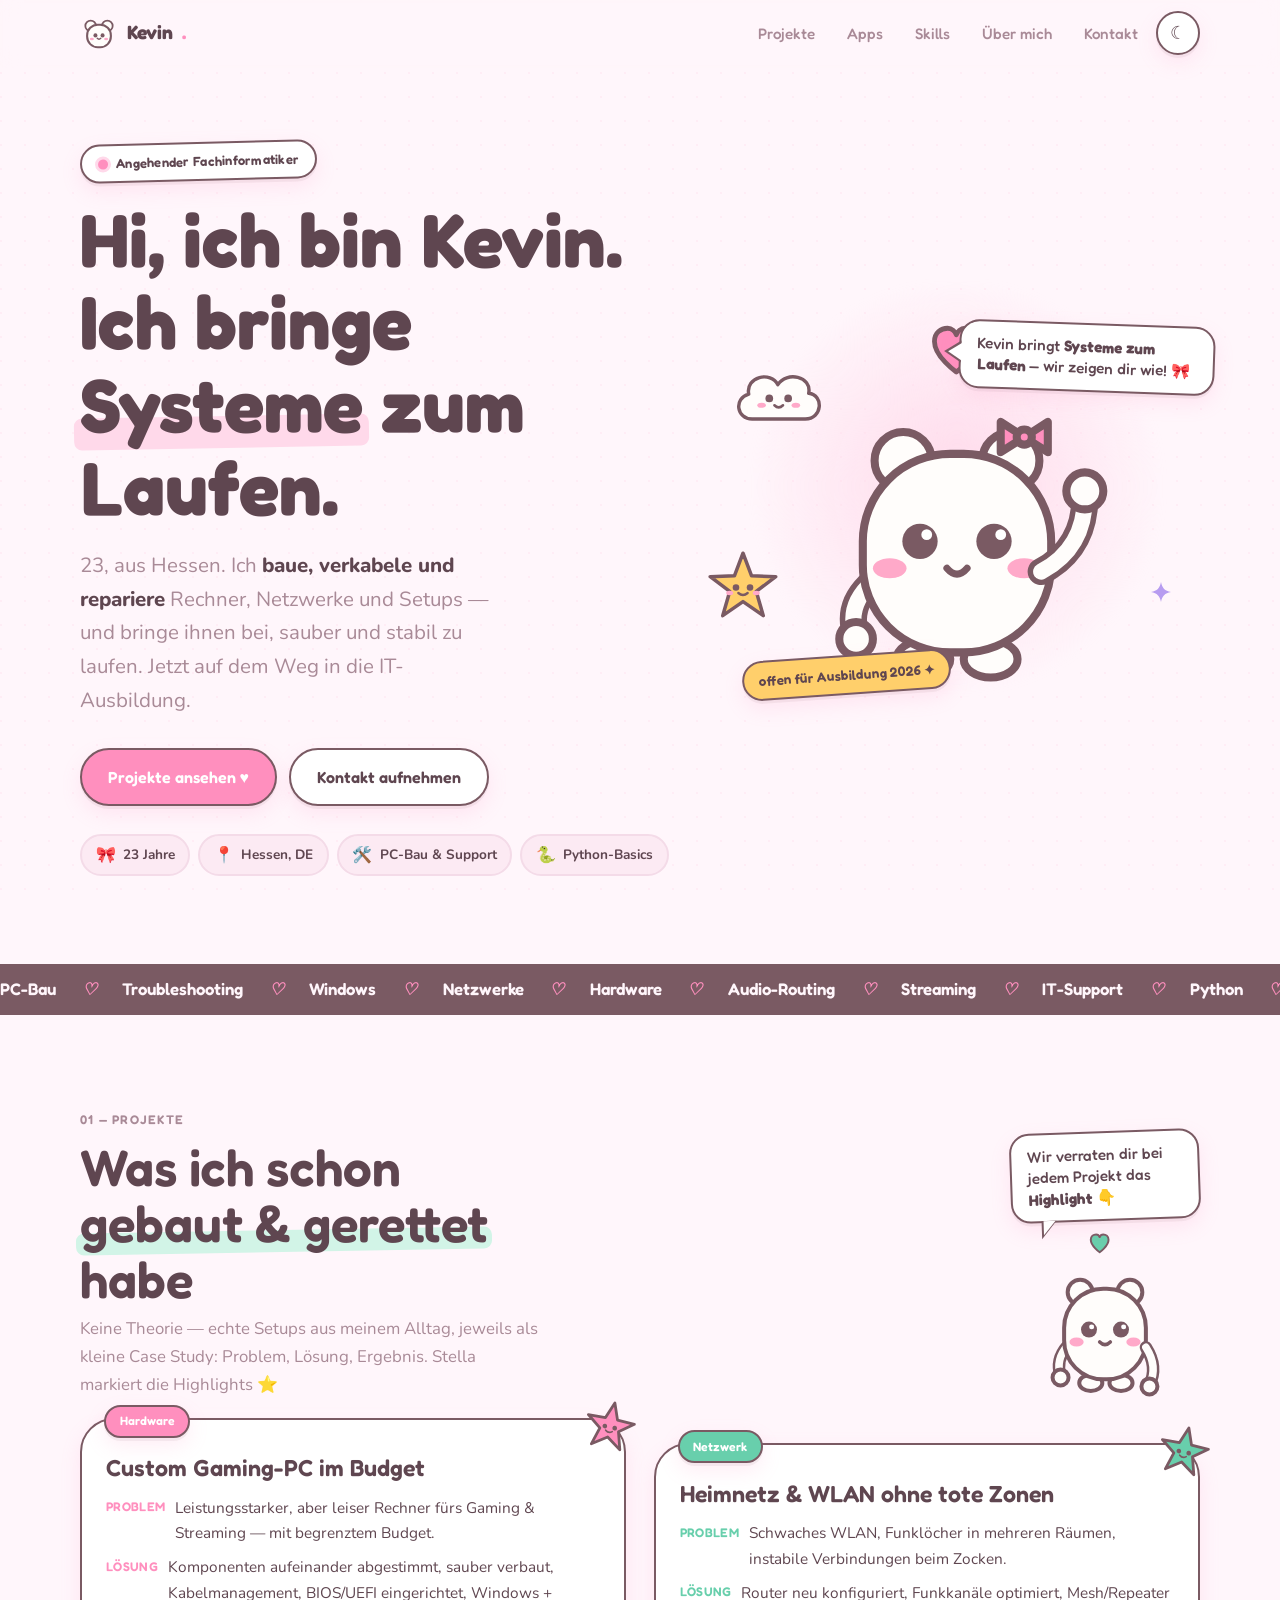
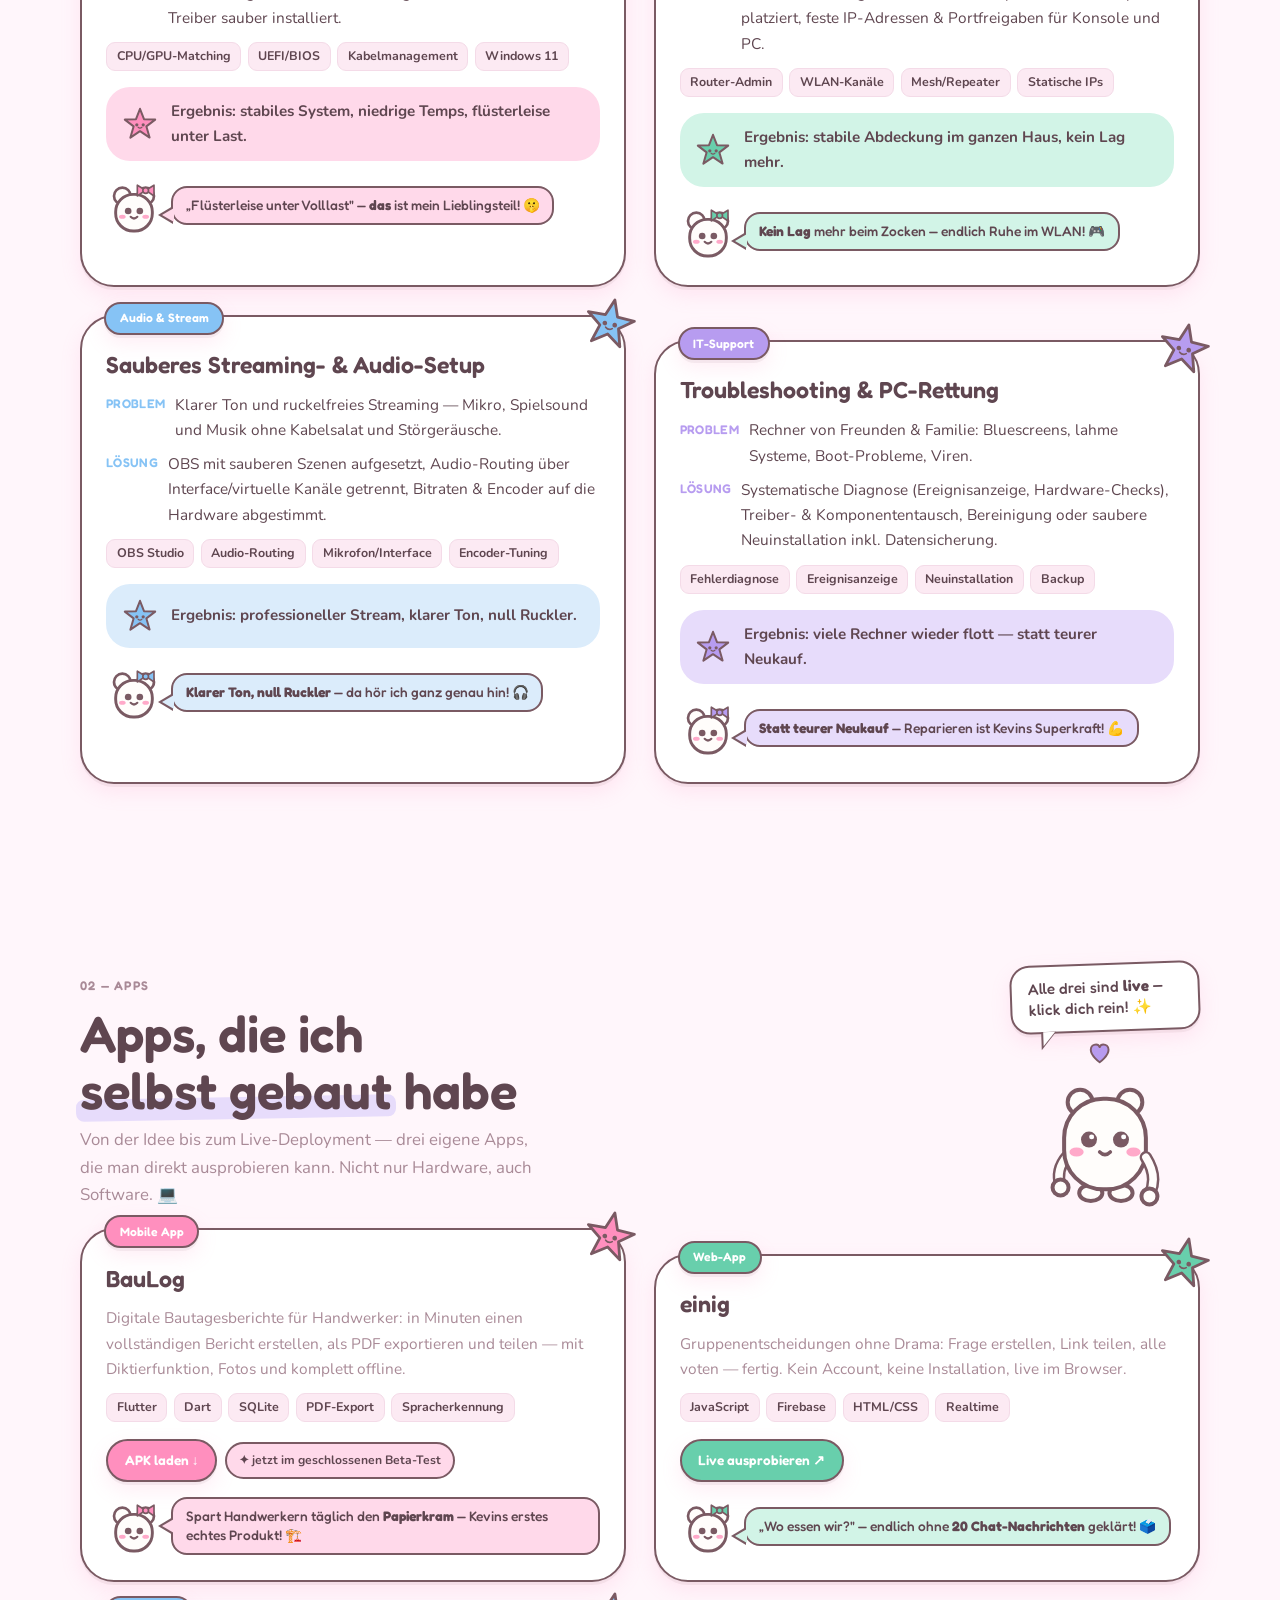
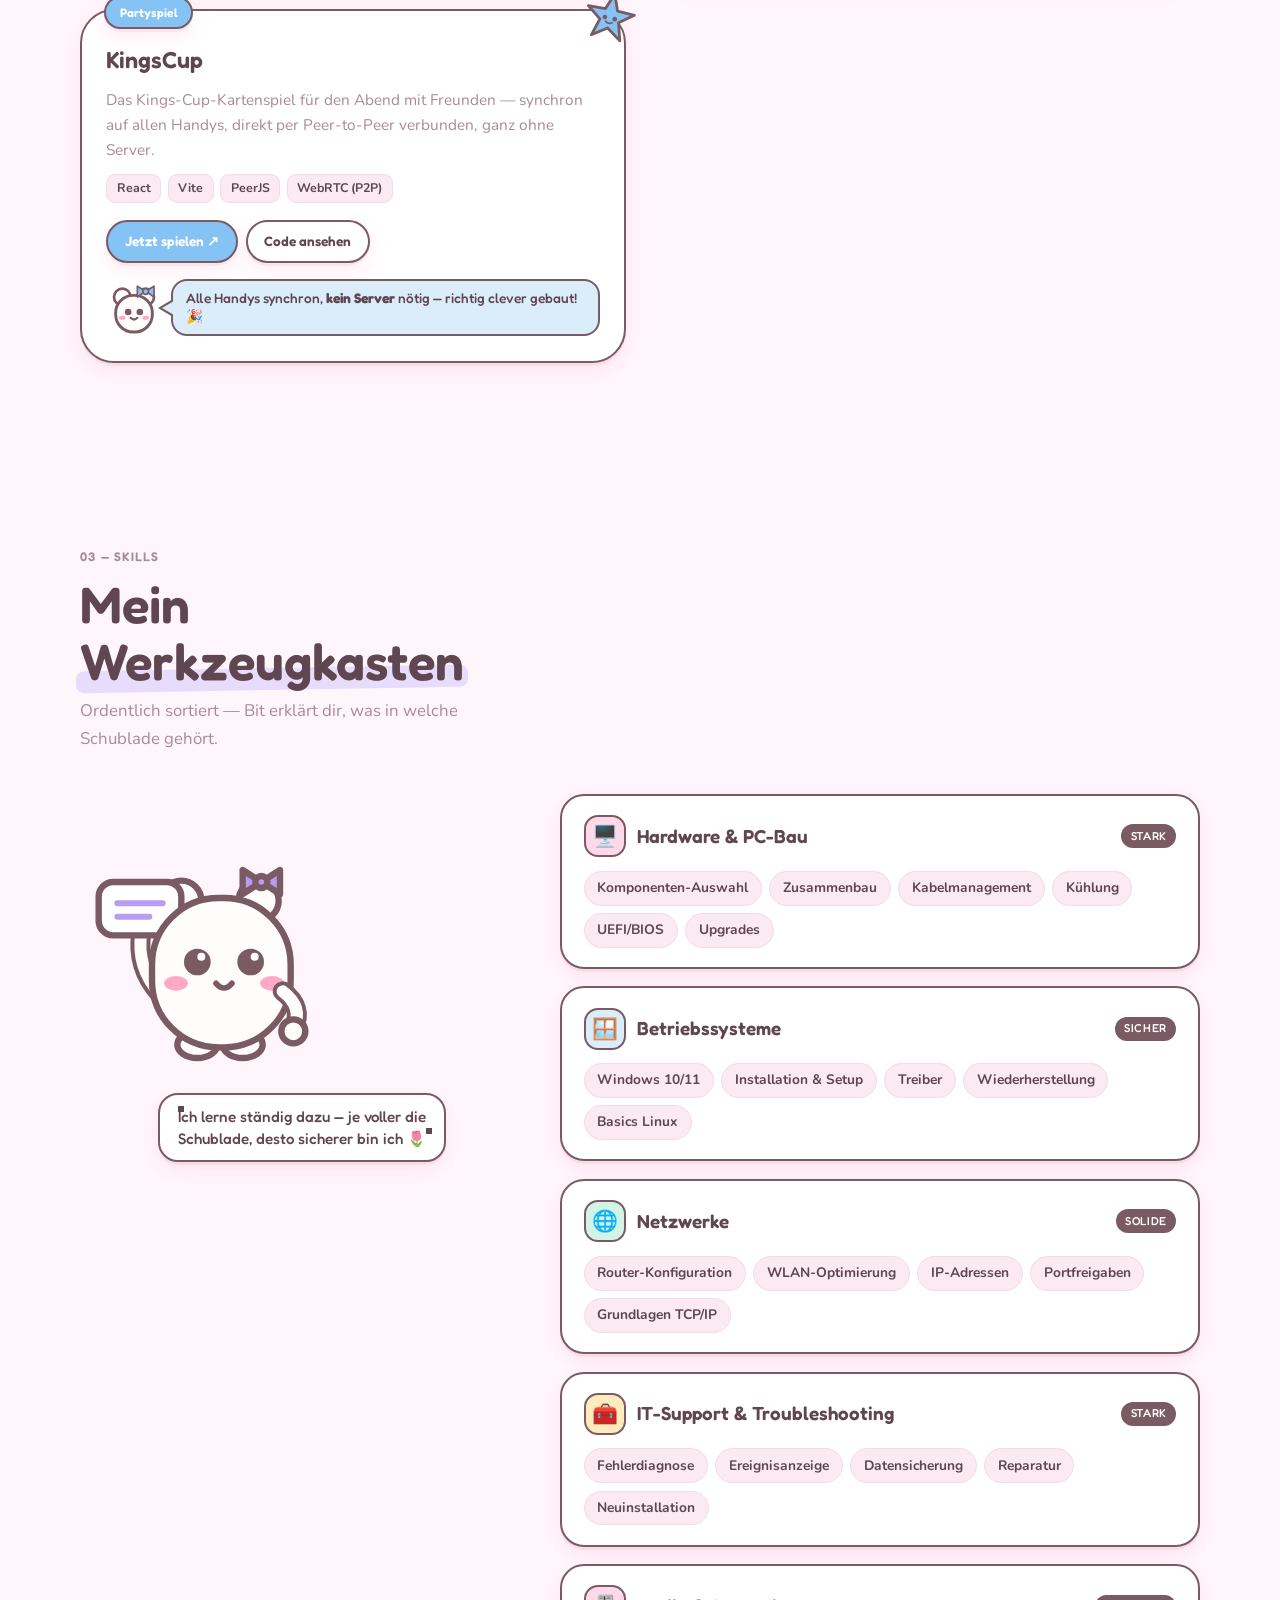
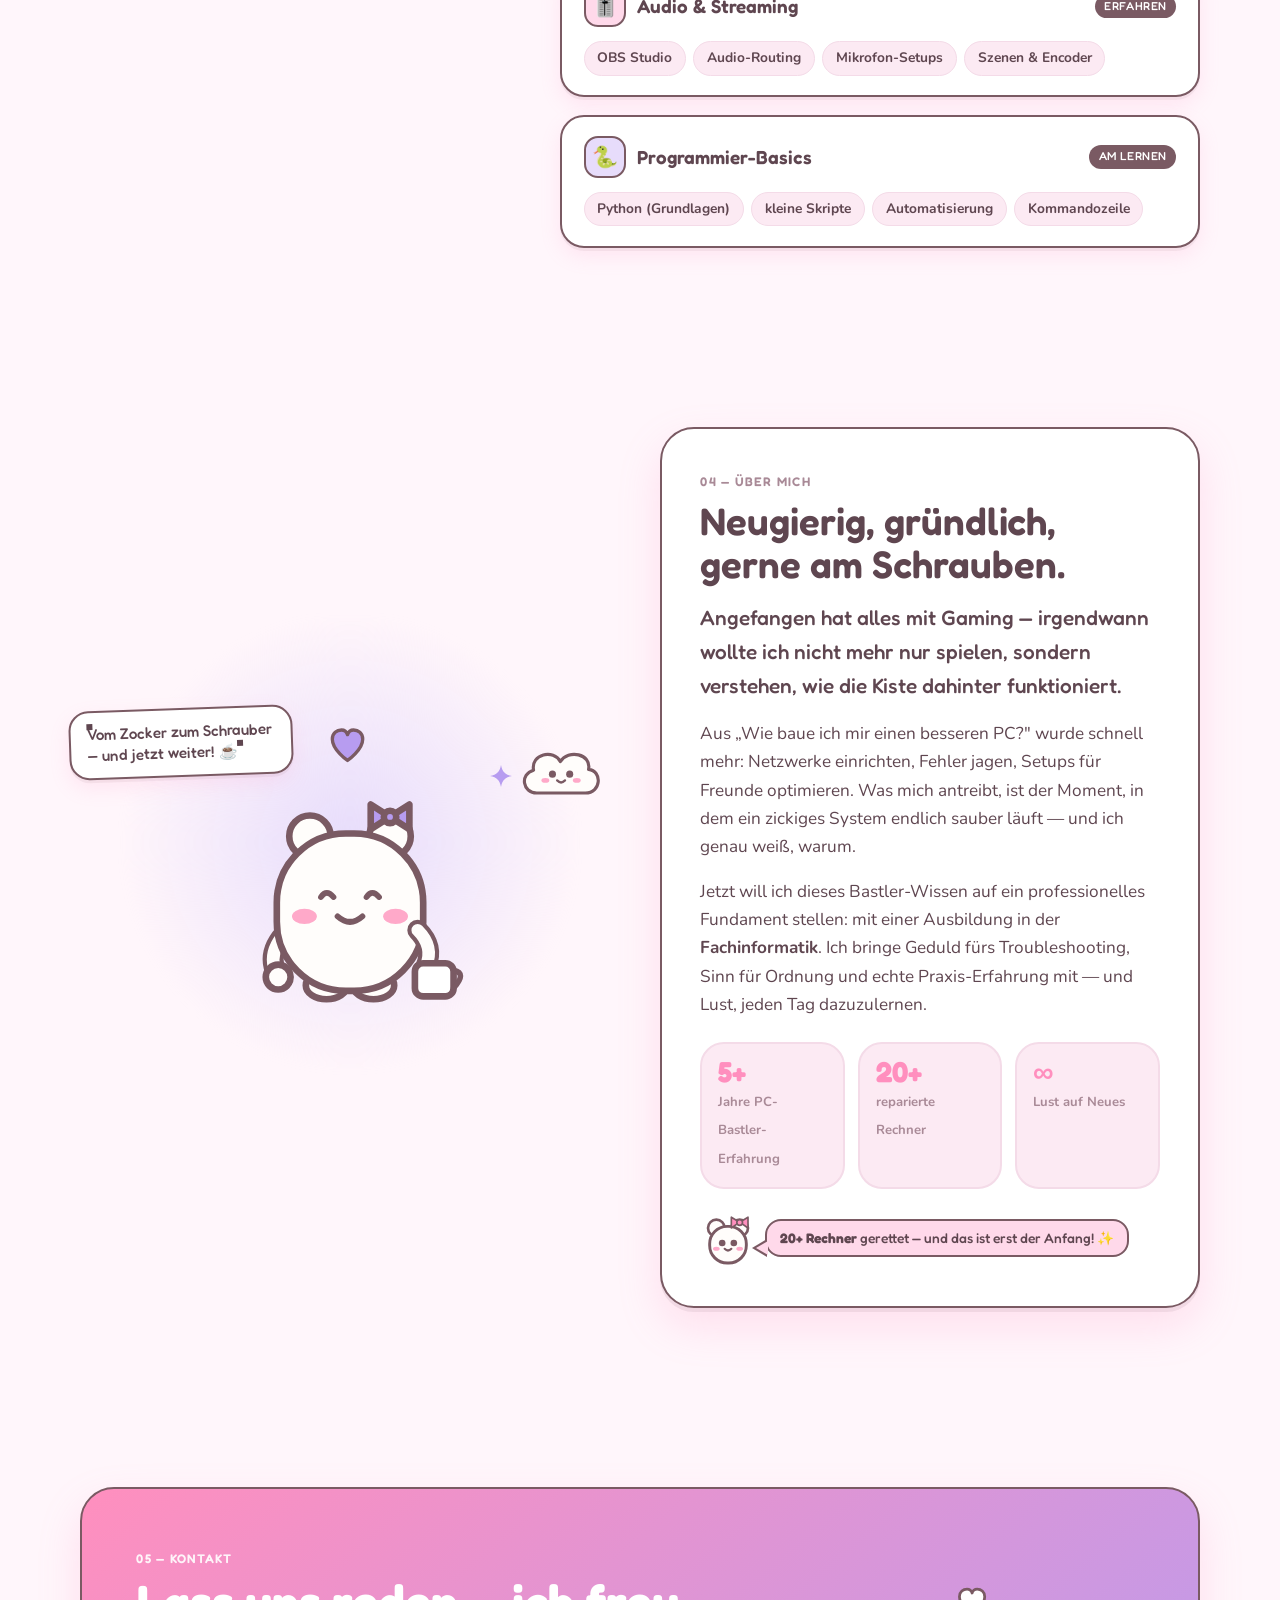
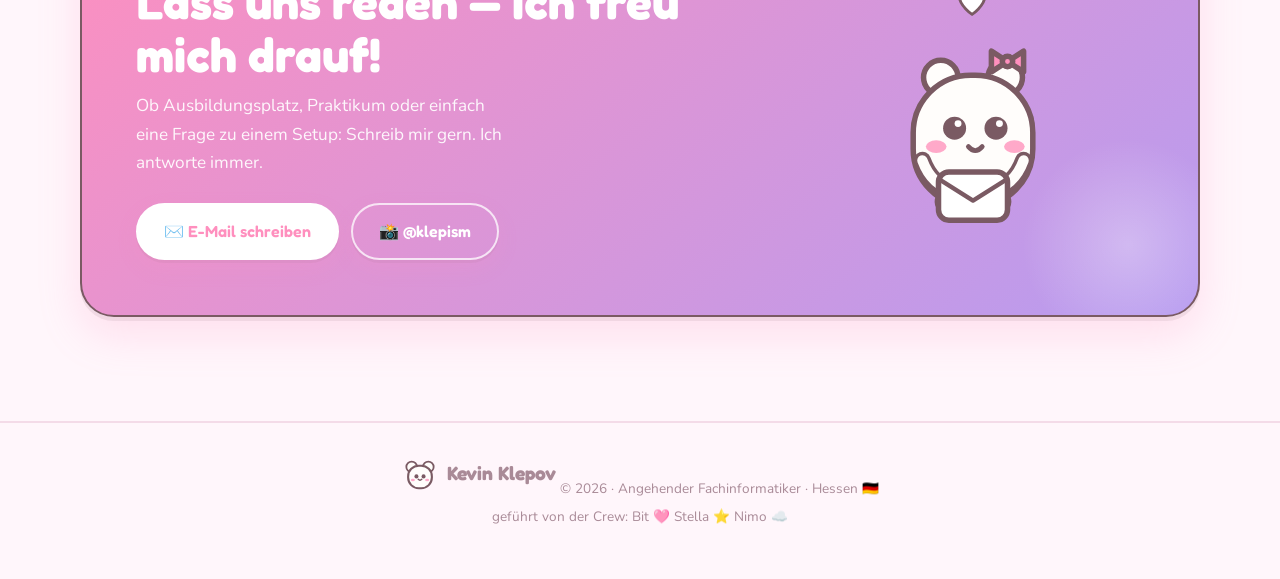
==== commit 039a6e1b: "BauLog-Badge aktualisieren: App ist seit 04.07. live im Play Store (geschlossener Test), nicht mehr " ====
--- a/index.html
+++ b/index.html
@@ -1,712 +1,886 @@
 <!DOCTYPE html>
-<html lang="de">
+<html lang="de" data-theme="light">
 <head>
-  <meta charset="UTF-8">
-  <meta name="viewport" content="width=device-width, initial-scale=1.0">
-  <title>Kevin Klepov – App Developer</title>
-
-  <!-- SEO -->
-  <meta name="description" content="Kevin Klepov – App-Entwickler aus dem Odenwald. Ich baue mobile Apps, die echte Probleme lösen. Aktuelles Projekt: BauLog, digitale Bautagesberichte für Handwerker.">
-  <meta name="author" content="Kevin Klepov">
-  <meta name="theme-color" content="#05050c">
-
-  <!-- Open Graph (Facebook, WhatsApp, LinkedIn) -->
-  <meta property="og:type" content="website">
-  <meta property="og:url" content="https://kevinklepov.github.io/">
-  <meta property="og:title" content="Kevin Klepov – App Developer">
-  <meta property="og:description" content="Ich baue Apps, die wirklich genutzt werden. App-Entwickler aus Deutschland – aktuelles Projekt: BauLog für Handwerker.">
-
-  <!-- Twitter / X -->
-  <meta name="twitter:card" content="summary">
-  <meta name="twitter:title" content="Kevin Klepov – App Developer">
-  <meta name="twitter:description" content="Ich baue Apps, die wirklich genutzt werden. App-Entwickler aus Deutschland.">
-
-  <!-- Favicon: K-Monogramm mit Verlauf, inline -->
-  <link rel="icon" href="data:image/svg+xml,%3Csvg xmlns='http://www.w3.org/2000/svg' viewBox='0 0 64 64'%3E%3Cdefs%3E%3ClinearGradient id='g' x1='0' y1='0' x2='1' y2='1'%3E%3Cstop offset='0' stop-color='%236366f1'/%3E%3Cstop offset='1' stop-color='%23a855f7'/%3E%3C/linearGradient%3E%3C/defs%3E%3Crect width='64' height='64' rx='14' fill='url(%23g)'/%3E%3Ctext x='32' y='44' font-family='Segoe UI,Arial,sans-serif' font-size='38' font-weight='800' fill='white' text-anchor='middle'%3EK%3C/text%3E%3C/svg%3E">
-
-  <!-- Fonts -->
-  <link rel="preconnect" href="https://fonts.googleapis.com">
-  <link rel="preconnect" href="https://fonts.gstatic.com" crossorigin>
-  <link href="https://fonts.googleapis.com/css2?family=Space+Grotesk:wght@500;600;700&family=Inter:wght@400;500;600;700&display=swap" rel="stylesheet">
-
-  <style>
-    *, *::before, *::after { box-sizing: border-box; margin: 0; padding: 0; }
-
-    :root {
-      --bg: #05050c;
-      --surface: rgba(255,255,255,0.035);
-      --surface-2: rgba(255,255,255,0.06);
-      --border: rgba(255,255,255,0.09);
-      --border-hi: rgba(129,140,248,0.45);
-      --text: #eef0ff;
-      --muted: #9295b3;
-      --indigo: #6366f1;
-      --violet: #a855f7;
-      --cyan: #22d3ee;
-      --mint: #6ee7b7;
-      --amber: #fbbf24;
-      --font-display: 'Space Grotesk', 'Segoe UI', sans-serif;
-      --font-body: 'Inter', -apple-system, 'Segoe UI', sans-serif;
-    }
-
-    html { scroll-behavior: smooth; }
-
-    body {
-      background: var(--bg);
-      color: var(--text);
-      font-family: var(--font-body);
-      line-height: 1.65;
-      overflow-x: hidden;
-      -webkit-font-smoothing: antialiased;
-    }
-
-    ::selection { background: rgba(99,102,241,0.4); }
-
-    h1, h2, h3, .logo, .btn, .stat-num { font-family: var(--font-display); }
-
-    /* ── BACKGROUND LAYERS ── */
-    .bg-grid {
-      position: fixed; inset: 0; z-index: 0; pointer-events: none;
-      background-image:
-        linear-gradient(rgba(255,255,255,0.025) 1px, transparent 1px),
-        linear-gradient(90deg, rgba(255,255,255,0.025) 1px, transparent 1px);
-      background-size: 56px 56px;
-      mask-image: radial-gradient(ellipse 90% 70% at 50% 0%, black 40%, transparent 100%);
-      -webkit-mask-image: radial-gradient(ellipse 90% 70% at 50% 0%, black 40%, transparent 100%);
-    }
-    .bg-blobs { position: fixed; inset: 0; z-index: 0; pointer-events: none; overflow: hidden; }
-    .blob { position: absolute; border-radius: 50%; filter: blur(130px); opacity: 0.16; animation: drift 20s ease-in-out infinite alternate; }
-    .blob-1 { width: 620px; height: 620px; background: var(--indigo); top: -220px; left: -180px; }
-    .blob-2 { width: 520px; height: 520px; background: var(--violet); top: 28%; right: -160px; animation-duration: 26s; animation-delay: -9s; }
-    .blob-3 { width: 420px; height: 420px; background: var(--cyan); bottom: 8%; left: 18%; animation-duration: 23s; animation-delay: -5s; opacity: 0.1; }
-    @keyframes drift {
-      from { transform: translate(0,0) scale(1); }
-      to   { transform: translate(70px,45px) scale(1.12); }
-    }
-
-    /* Spotlight, folgt der Maus */
-    .spotlight {
-      position: fixed; inset: 0; z-index: 1; pointer-events: none;
-      background: radial-gradient(600px circle at var(--mx, 50%) var(--my, 30%), rgba(99,102,241,0.09), transparent 65%);
-    }
-
-    /* ── NAV ── */
-    nav {
-      position: fixed; top: 0; left: 0; right: 0; z-index: 999;
-      display: flex; justify-content: space-between; align-items: center;
-      padding: 1rem 2.5rem;
-      background: rgba(5,5,12,0.6);
-      backdrop-filter: blur(18px);
-      -webkit-backdrop-filter: blur(18px);
-      border-bottom: 1px solid transparent;
-      transition: background .3s, border-color .3s;
-    }
-    nav.scrolled { background: rgba(5,5,12,0.88); border-bottom-color: var(--border); }
-    .logo { font-weight: 700; font-size: 1.15rem; text-decoration: none; color: var(--text); letter-spacing: -0.02em; }
-    .logo span {
-      background: linear-gradient(135deg, var(--indigo), var(--violet));
-      -webkit-background-clip: text; background-clip: text;
-      -webkit-text-fill-color: transparent;
-    }
-    nav ul { list-style: none; display: flex; gap: 2rem; align-items: center; }
-    nav ul a { color: var(--muted); text-decoration: none; font-size: 0.88rem; font-weight: 500; transition: color .2s; position: relative; }
-    nav ul a::after {
-      content: ''; position: absolute; bottom: -4px; left: 0; right: 0; height: 1.5px;
-      background: linear-gradient(90deg, var(--indigo), var(--violet));
-      transform: scaleX(0); transform-origin: left; transition: transform .3s;
-    }
-    nav ul a:hover { color: var(--text); }
-    nav ul a:hover::after { transform: scaleX(1); }
-    .nav-cta {
-      padding: 0.45rem 1.1rem; border-radius: 100px;
-      background: linear-gradient(135deg, var(--indigo), var(--violet));
-      color: #fff !important; font-weight: 600; font-size: 0.82rem !important;
-      box-shadow: 0 0 20px rgba(99,102,241,0.35);
-      transition: transform .2s, box-shadow .2s !important;
-    }
-    .nav-cta::after { display: none; }
-    .nav-cta:hover { transform: translateY(-1px); box-shadow: 0 0 32px rgba(99,102,241,0.55); }
-
-    .wrap { position: relative; z-index: 2; }
-
-    /* ── HERO ── */
-    .hero {
-      min-height: 100svh;
-      display: flex; flex-direction: column; justify-content: center;
-      padding: 8rem 2.5rem 4rem;
-      max-width: 1000px; margin: 0 auto;
-    }
-    .hero-eyebrow {
-      display: inline-flex; align-items: center; gap: 0.55rem;
-      background: rgba(99,102,241,0.1);
-      border: 1px solid rgba(99,102,241,0.3);
-      border-radius: 100px; padding: 0.38rem 1.05rem;
-      font-size: 0.8rem; font-weight: 600; color: #b3bcfd;
-      letter-spacing: 0.04em; margin-bottom: 2.2rem; width: fit-content;
-      animation: fadeUp .8s ease both;
-    }
-    .hero-eyebrow::before {
-      content: ''; width: 7px; height: 7px; border-radius: 50%;
-      background: var(--mint); box-shadow: 0 0 10px var(--mint);
-      animation: pulse 2s infinite;
-    }
-    @keyframes pulse { 0%,100% { opacity: 1; transform: scale(1); } 50% { opacity: 0.45; transform: scale(1.35); } }
-
-    .hero h1 {
-      font-size: clamp(2.9rem, 7.5vw, 5.4rem);
-      font-weight: 700; line-height: 1.05; letter-spacing: -0.035em;
-      margin-bottom: 1.6rem;
-      animation: fadeUp .8s ease .1s both;
-    }
-    .hero h1 .grad {
-      background: linear-gradient(120deg, var(--indigo), var(--violet), var(--cyan), var(--indigo));
-      background-size: 280% auto;
-      -webkit-background-clip: text; background-clip: text;
-      -webkit-text-fill-color: transparent;
-      animation: shine 7s linear infinite;
-    }
-    @keyframes shine { to { background-position: 280% center; } }
-
-    .hero-sub {
-      font-size: 1.13rem; color: var(--muted); max-width: 560px;
-      margin-bottom: 2.6rem; line-height: 1.8;
-      animation: fadeUp .8s ease .2s both;
-    }
-    .hero-sub strong { color: #c7bffd; font-weight: 600; }
-
-    .hero-btns { display: flex; gap: 1rem; flex-wrap: wrap; animation: fadeUp .8s ease .3s both; }
-
-    .btn {
-      display: inline-flex; align-items: center; gap: 0.5rem;
-      padding: 0.8rem 1.7rem; border-radius: 12px;
-      font-size: 0.92rem; font-weight: 600; text-decoration: none;
-      transition: all .25s cubic-bezier(.4,0,.2,1);
-      cursor: pointer; border: none; position: relative; overflow: hidden;
-      letter-spacing: 0.01em;
-    }
-    .btn::after { content: ''; position: absolute; inset: 0; background: #fff; opacity: 0; transition: opacity .2s; }
-    .btn:hover::after { opacity: 0.08; }
-    .btn-primary {
-      background: linear-gradient(135deg, var(--indigo), var(--violet));
-      color: #fff; box-shadow: 0 4px 32px rgba(99,102,241,0.42);
-    }
-    .btn-primary:hover { transform: translateY(-2px); box-shadow: 0 8px 48px rgba(99,102,241,0.6); }
-    .btn-outline {
-      background: var(--surface); color: var(--text);
-      border: 1px solid var(--border);
-      backdrop-filter: blur(10px);
-    }
-    .btn-outline:hover { transform: translateY(-2px); border-color: var(--border-hi); }
-
-    /* Hero-Stats */
-    .hero-stats {
-      display: flex; gap: 2.8rem; flex-wrap: wrap;
-      margin-top: 4rem;
-      animation: fadeUp .8s ease .45s both;
-    }
-    .stat { display: flex; flex-direction: column; gap: 0.15rem; }
-    .stat-num {
-      font-size: 1.7rem; font-weight: 700; letter-spacing: -0.02em;
-      background: linear-gradient(135deg, #dfe3ff, #a5b4fc);
-      -webkit-background-clip: text; background-clip: text;
-      -webkit-text-fill-color: transparent;
-    }
-    .stat-label { font-size: 0.8rem; color: var(--muted); font-weight: 500; }
-
-    /* ── MARQUEE ── */
-    .marquee {
-      border-top: 1px solid var(--border);
-      border-bottom: 1px solid var(--border);
-      padding: 1.1rem 0; overflow: hidden; position: relative;
-      background: rgba(255,255,255,0.015);
-    }
-    .marquee::before, .marquee::after {
-      content: ''; position: absolute; top: 0; bottom: 0; width: 120px; z-index: 2; pointer-events: none;
-    }
-    .marquee::before { left: 0; background: linear-gradient(90deg, var(--bg), transparent); }
-    .marquee::after { right: 0; background: linear-gradient(-90deg, var(--bg), transparent); }
-    .marquee-track {
-      display: flex; gap: 3.2rem; width: max-content;
-      animation: scroll 30s linear infinite;
-    }
-    .marquee-track span {
-      font-family: var(--font-display);
-      font-size: 0.95rem; font-weight: 600; color: var(--muted);
-      display: flex; align-items: center; gap: 3.2rem; white-space: nowrap;
-    }
-    .marquee-track span::after { content: '✦'; color: rgba(129,140,248,0.5); font-size: 0.7rem; }
-    @keyframes scroll { to { transform: translateX(-50%); } }
-
-    /* ── SECTIONS ── */
-    section { max-width: 1000px; margin: 0 auto; padding: 6.5rem 2.5rem; }
-    .section-label {
-      font-size: 0.72rem; text-transform: uppercase; letter-spacing: 0.18em;
-      color: #a5b4fc; font-weight: 700; margin-bottom: 0.6rem;
-      display: flex; align-items: center; gap: 0.7rem;
-    }
-    .section-label::before { content: ''; width: 26px; height: 1.5px; background: linear-gradient(90deg, var(--indigo), var(--violet)); }
-    section > h2 { font-size: clamp(1.9rem, 4vw, 2.5rem); font-weight: 700; letter-spacing: -0.025em; margin-bottom: 0.7rem; }
-    .section-desc { color: var(--muted); margin-bottom: 3.2rem; font-size: 1.02rem; max-width: 560px; }
-
-    /* ── FEATURED PROJECT (BauLog) ── */
-    .featured {
-      display: grid; grid-template-columns: 1.15fr 0.85fr; gap: 3rem;
-      background: var(--surface);
-      border: 1px solid var(--border);
-      border-radius: 26px; padding: 3rem;
-      backdrop-filter: blur(20px);
-      position: relative; overflow: hidden;
-      transition: border-color .35s, box-shadow .35s;
-    }
-    .featured::before {
-      content: ''; position: absolute; inset: 0;
-      background: radial-gradient(ellipse at 85% 20%, rgba(168,85,247,0.09), transparent 55%);
-      pointer-events: none;
-    }
-    .featured:hover { border-color: var(--border-hi); box-shadow: 0 24px 80px rgba(99,102,241,0.16); }
-
-    .featured-info { display: flex; flex-direction: column; justify-content: center; position: relative; }
-    .featured-badges { display: flex; gap: 0.6rem; margin-bottom: 1.2rem; flex-wrap: wrap; }
-    .badge {
-      font-size: 0.7rem; padding: 0.3rem 0.75rem; border-radius: 100px;
-      white-space: nowrap; font-weight: 700; letter-spacing: 0.05em;
-    }
-    .badge-soon { background: rgba(99,102,241,0.14); color: #b3bcfd; border: 1px solid rgba(99,102,241,0.35); }
-    .badge-live { background: rgba(110,231,183,0.1); color: var(--mint); border: 1px solid rgba(110,231,183,0.3); }
-    .badge-beta { background: rgba(251,191,36,0.1); color: var(--amber); border: 1px solid rgba(251,191,36,0.3); }
-
-    .featured h3 { font-size: 1.75rem; font-weight: 700; letter-spacing: -0.02em; margin-bottom: 0.9rem; }
-    .featured p { color: var(--muted); font-size: 0.98rem; line-height: 1.75; margin-bottom: 1.6rem; }
-    .featured p strong { color: #c7bffd; font-weight: 600; }
-
-    .feature-list { list-style: none; display: grid; gap: 0.55rem; margin-bottom: 2rem; }
-    .feature-list li { display: flex; gap: 0.65rem; align-items: baseline; color: var(--muted); font-size: 0.92rem; }
-    .feature-list li::before { content: '▹'; color: var(--indigo); font-weight: 700; }
-
-    .featured-actions { display: flex; gap: 0.9rem; flex-wrap: wrap; margin-bottom: 1.6rem; }
-    .apk-note { font-size: 0.78rem; color: var(--muted); opacity: 0.8; }
-
-    .project-tags { display: flex; gap: 0.5rem; flex-wrap: wrap; }
-    .project-tags span {
-      background: rgba(255,255,255,0.045); color: var(--muted);
-      border-radius: 7px; padding: 0.26rem 0.72rem;
-      font-size: 0.77rem; font-weight: 500;
-      border: 1px solid var(--border); transition: all .2s;
-    }
-    .featured:hover .project-tags span, .card:hover .project-tags span { border-color: rgba(129,140,248,0.28); color: #c7bffd; }
-
-    /* Phone-Mockup (pures CSS) */
-    .phone-wrap { display: flex; align-items: center; justify-content: center; perspective: 1200px; }
-    .phone {
-      width: 250px; height: 510px;
-      background: #0c0c16;
-      border: 1px solid rgba(255,255,255,0.14);
-      border-radius: 36px; padding: 12px;
-      box-shadow: 0 40px 90px rgba(0,0,0,0.55), 0 0 60px rgba(99,102,241,0.14), inset 0 0 0 2px rgba(255,255,255,0.04);
-      transform: rotateY(-9deg) rotateX(3deg);
-      transition: transform .5s cubic-bezier(.4,0,.2,1);
-      will-change: transform;
-    }
-    .featured:hover .phone { transform: rotateY(-3deg) rotateX(1deg) translateY(-6px); }
-    .phone-screen {
-      width: 100%; height: 100%;
-      background: linear-gradient(180deg, #12121f 0%, #0b0b14 100%);
-      border-radius: 26px; overflow: hidden;
-      display: flex; flex-direction: column;
-      position: relative;
-    }
-    .phone-notch {
-      width: 84px; height: 20px; background: #05050c;
-      border-radius: 0 0 14px 14px; margin: 0 auto; flex-shrink: 0;
-    }
-    .app-bar {
-      display: flex; align-items: center; gap: 0.55rem;
-      padding: 0.9rem 1.1rem 0.7rem;
-    }
-    .app-icon {
-      width: 30px; height: 30px; border-radius: 8px;
-      background: linear-gradient(135deg, #3d5a80, #293f57);
-      display: flex; align-items: center; justify-content: center;
-      font-size: 0.85rem;
-    }
-    .app-bar b { font-size: 0.86rem; font-weight: 700; font-family: var(--font-display); }
-    .app-bar small { display: block; font-size: 0.6rem; color: var(--muted); font-weight: 500; }
-
-    .report-card {
-      margin: 0.45rem 0.9rem; padding: 0.75rem 0.85rem;
-      background: rgba(255,255,255,0.045);
-      border: 1px solid rgba(255,255,255,0.07);
-      border-radius: 12px;
-    }
-    .report-top { display: flex; justify-content: space-between; align-items: center; margin-bottom: 0.45rem; }
-    .report-title { font-size: 0.68rem; font-weight: 700; }
-    .report-emoji { font-size: 0.72rem; }
-    .line { height: 5px; border-radius: 3px; background: rgba(255,255,255,0.1); margin-bottom: 0.35rem; }
-    .line.w80 { width: 80%; } .line.w60 { width: 60%; } .line.w90 { width: 90%; } .line.w50 { width: 50%; }
-    .report-meta { display: flex; gap: 0.4rem; margin-top: 0.5rem; }
-    .chip {
-      font-size: 0.53rem; padding: 0.14rem 0.5rem; border-radius: 100px;
-      background: rgba(99,102,241,0.16); color: #b3bcfd; font-weight: 600;
-    }
-    .chip.orange { background: rgba(249,115,22,0.16); color: #fdba74; }
-    .chip.green { background: rgba(110,231,183,0.12); color: var(--mint); }
-
-    .phone-fab {
-      position: absolute; right: 16px; bottom: 18px;
-      width: 46px; height: 46px; border-radius: 15px;
-      background: linear-gradient(135deg, #f97316, #ea580c);
-      display: flex; align-items: center; justify-content: center;
-      font-size: 1.25rem; color: #fff; font-weight: 800;
-      box-shadow: 0 8px 24px rgba(249,115,22,0.45);
-    }
-
-    /* ── PROJECT GRID (weitere Projekte) ── */
-    .cards { display: grid; grid-template-columns: 1fr 1fr; gap: 1.3rem; margin-top: 1.3rem; }
-    .card {
-      background: var(--surface);
-      border: 1px solid var(--border);
-      border-radius: 20px; padding: 2rem;
-      backdrop-filter: blur(16px);
-      transition: all .35s cubic-bezier(.4,0,.2,1);
-      position: relative; overflow: hidden;
-      display: flex; flex-direction: column; gap: 0.9rem;
-      text-decoration: none; color: inherit;
-    }
-    .card::before {
-      content: ''; position: absolute; top: 0; left: 0; right: 0; height: 2px;
-      background: linear-gradient(90deg, var(--indigo), var(--violet), var(--cyan));
-      opacity: 0; transition: opacity .3s;
-    }
-    .card:hover { transform: translateY(-6px); border-color: var(--border-hi); box-shadow: 0 18px 56px rgba(99,102,241,0.14); }
-    .card:hover::before { opacity: 1; }
-    .card-head { display: flex; justify-content: space-between; align-items: flex-start; gap: 1rem; }
-    .card h3 { font-size: 1.18rem; font-weight: 700; letter-spacing: -0.01em; }
-    .card p { color: var(--muted); font-size: 0.91rem; line-height: 1.7; flex-grow: 1; }
-    .card-link { font-size: 0.84rem; font-weight: 600; color: #b3bcfd; display: inline-flex; align-items: center; gap: 0.35rem; }
-    .card:hover .card-link { color: #dfe3ff; }
-
-    /* ── ABOUT ── */
-    .about-grid { display: grid; grid-template-columns: auto 1fr; gap: 2.6rem; align-items: start; }
-    .about-avatar {
-      width: 104px; height: 104px; border-radius: 28px;
-      background: linear-gradient(135deg, var(--indigo), var(--violet));
-      display: flex; align-items: center; justify-content: center;
-      font-family: var(--font-display); font-size: 2.6rem; font-weight: 700; color: #fff;
-      box-shadow: 0 16px 48px rgba(99,102,241,0.35);
-      position: relative;
-    }
-    .about-avatar::after {
-      content: ''; position: absolute; inset: -6px; border-radius: 32px;
-      border: 1px solid rgba(129,140,248,0.3);
-    }
-    .about-text p { color: var(--muted); font-size: 1.02rem; line-height: 1.85; margin-bottom: 1.1rem; }
-    .about-text p strong { color: #c7bffd; font-weight: 600; }
-    .about-text p:last-child { margin-bottom: 0; }
-
-    /* ── SKILLS ── */
-    .skills-grid { display: grid; grid-template-columns: repeat(auto-fill, minmax(150px, 1fr)); gap: 0.85rem; }
-    .skill-item {
-      background: var(--surface); border: 1px solid var(--border);
-      border-radius: 14px; padding: 1.05rem 1.2rem;
-      display: flex; align-items: center; gap: 0.7rem;
-      font-size: 0.88rem; font-weight: 600;
-      backdrop-filter: blur(10px); transition: all .25s; cursor: default;
-    }
-    .skill-item:hover {
-      background: rgba(99,102,241,0.09); border-color: var(--border-hi);
-      transform: translateY(-3px);
-      box-shadow: 0 10px 28px rgba(99,102,241,0.16);
-    }
-    .skill-item .icon { font-size: 1.2rem; }
-
-    /* ── CONTACT ── */
-    .contact-card {
-      background: var(--surface); border: 1px solid var(--border);
-      border-radius: 28px; padding: 4rem 2.5rem; text-align: center;
-      backdrop-filter: blur(20px); position: relative; overflow: hidden;
-    }
-    .contact-card::before {
-      content: ''; position: absolute; inset: 0;
-      background: radial-gradient(ellipse at 50% -10%, rgba(99,102,241,0.16), transparent 60%);
-      pointer-events: none;
-    }
-    .contact-card h3 { font-size: clamp(1.5rem, 3.4vw, 2rem); font-weight: 700; margin-bottom: 0.9rem; letter-spacing: -0.02em; }
-    .contact-card > p { color: var(--muted); margin-bottom: 2.3rem; font-size: 1rem; max-width: 460px; margin-left: auto; margin-right: auto; }
-    .contact-links { display: flex; justify-content: center; gap: 1rem; flex-wrap: wrap; position: relative; }
-
-    /* ── FOOTER ── */
-    footer {
-      text-align: center; padding: 2.6rem;
-      color: var(--muted); font-size: 0.82rem;
-      border-top: 1px solid var(--border);
-      position: relative; z-index: 2;
-    }
-    footer .heart { color: #f472b6; }
-
-    /* ── ANIMATIONS ── */
-    @keyframes fadeUp { from { opacity: 0; transform: translateY(30px); } to { opacity: 1; transform: translateY(0); } }
-    .reveal { opacity: 0; transform: translateY(42px); transition: opacity .7s cubic-bezier(.4,0,.2,1), transform .7s cubic-bezier(.4,0,.2,1); }
-    .reveal.visible { opacity: 1; transform: translateY(0); }
-    .reveal-delay-1 { transition-delay: .08s; }
-    .reveal-delay-2 { transition-delay: .16s; }
-    .reveal-delay-3 { transition-delay: .24s; }
-
-    @media (prefers-reduced-motion: reduce) {
-      *, *::before, *::after { animation-duration: 0.01ms !important; animation-iteration-count: 1 !important; transition-duration: 0.01ms !important; }
-      html { scroll-behavior: auto; }
-      .reveal { opacity: 1; transform: none; }
-    }
-
-    /* ── RESPONSIVE ── */
-    @media (max-width: 860px) {
-      .featured { grid-template-columns: 1fr; padding: 2.2rem; gap: 2.4rem; }
-      .phone { transform: rotateY(0) rotateX(0); width: 220px; height: 450px; }
-      .cards { grid-template-columns: 1fr; }
-      .about-grid { grid-template-columns: 1fr; gap: 1.8rem; }
-    }
-    @media (max-width: 600px) {
-      nav { padding: 0.9rem 1.2rem; }
-      nav ul { gap: 1.1rem; }
-      nav ul a:not(.nav-cta) { font-size: 0.82rem; }
-      .hero { padding: 7rem 1.2rem 3.5rem; }
-      .hero-stats { gap: 1.8rem; }
-      section { padding: 4.2rem 1.2rem; }
-      .contact-card { padding: 2.6rem 1.4rem; }
-    }
-  </style>
+<meta charset="UTF-8">
+<meta name="viewport" content="width=device-width, initial-scale=1.0">
+<title>Kevin Klepov – angehender Fachinformatiker</title>
+<script>document.documentElement.classList.add('js');</script>
+
+<meta name="description" content="Kevin Klepov, 23, aus Hessen – auf dem Weg in die Fachinformatik. PC-Bau, Netzwerke, Windows, IT-Support, Audio- & Streaming-Setups.">
+<meta name="author" content="Kevin Klepov">
+<meta name="theme-color" content="#FFF6FB">
+<meta property="og:type" content="website">
+<meta property="og:title" content="Kevin Klepov – angehender Fachinformatiker">
+<meta property="og:description" content="Ich baue, verkabele und repariere Systeme – und bringe ihnen bei, sauber zu laufen.">
+
+<link rel="icon" href="data:image/svg+xml,%3Csvg xmlns='http://www.w3.org/2000/svg' viewBox='0 0 64 64'%3E%3Ccircle cx='18' cy='20' r='9' fill='%23FFFDFB' stroke='%237A5A63' stroke-width='3'/%3E%3Ccircle cx='46' cy='20' r='9' fill='%23FFFDFB' stroke='%237A5A63' stroke-width='3'/%3E%3Crect x='12' y='18' width='40' height='38' rx='18' fill='%23FFFDFB' stroke='%237A5A63' stroke-width='3.5'/%3E%3Ccircle cx='26' cy='36' r='3.4' fill='%237A5A63'/%3E%3Ccircle cx='38' cy='36' r='3.4' fill='%237A5A63'/%3E%3Cellipse cx='20' cy='42' rx='3.5' ry='2.2' fill='%23FFA9C9'/%3E%3Cellipse cx='44' cy='42' rx='3.5' ry='2.2' fill='%23FFA9C9'/%3E%3Cpath d='M29 41 q3 3 6 0' stroke='%237A5A63' stroke-width='2.4' fill='none' stroke-linecap='round'/%3E%3C/svg%3E">
+
+<link rel="preconnect" href="https://fonts.googleapis.com">
+<link rel="preconnect" href="https://fonts.gstatic.com" crossorigin>
+<link href="https://fonts.googleapis.com/css2?family=Fredoka:wght@500;600;700&family=Nunito:wght@400;600;700;800&display=swap" rel="stylesheet">
+
+<style>
+/* ============ RESET & TOKENS ============ */
+*,*::before,*::after{box-sizing:border-box;margin:0;padding:0}
+
+:root{
+  /* Girlypop pastel palette */
+  --paper:#FFF6FB; --paper-2:#FCEAF3;
+  --card:#FFFFFF; --line:#F4DBE8;
+  --ink:#5F4650; --ink-soft:#A98A97;
+
+  --pink:#FF8FBE; --pink-soft:#FFD9EA;
+  --lav:#B79CF0; --lav-soft:#E7DCFB;
+  --mint:#68CFAC; --mint-soft:#D2F4E7;
+  --blue:#86C3F5; --blue-soft:#DBECFB;
+  --yellow:#FFCF6B; --yellow-soft:#FFECBE;
+
+  /* Characters (konstant in beiden Themes) */
+  --m-body:#FFFDFB; --m-line:#7A5A63; --m-blush:#FFA9C9;
+  --m-accent:var(--pink);
+
+  --r-sm:14px; --r:24px; --r-lg:34px; --r-pill:999px;
+  --shadow-s:0 3px 0 rgba(122,90,99,.08), 0 8px 20px rgba(255,143,190,.16);
+  --shadow-m:0 4px 0 rgba(122,90,99,.10), 0 18px 42px rgba(255,143,190,.22);
+  --shadow-pop:0 12px 34px rgba(255,143,190,.4);
+  --maxw:1120px;
+  --ease:cubic-bezier(.34,1.4,.5,1);
+}
+
+[data-theme="dark"]{
+  --paper:#241A20; --paper-2:#2E212A;
+  --card:#2C2029; --line:#443340;
+  --ink:#F7E9F1; --ink-soft:#C4A9B8;
+  --pink-soft:#4a2937; --lav-soft:#332a4a; --mint-soft:#1f3d34; --blue-soft:#1f3040; --yellow-soft:#463818;
+  --shadow-s:0 3px 0 rgba(0,0,0,.22), 0 8px 20px rgba(0,0,0,.34);
+  --shadow-m:0 4px 0 rgba(0,0,0,.3), 0 18px 44px rgba(0,0,0,.46);
+  color-scheme:dark;
+}
+
+html{scroll-behavior:smooth}
+body{
+  background:var(--paper);color:var(--ink);
+  font-family:'Nunito',-apple-system,BlinkMacSystemFont,'Segoe UI',sans-serif;
+  font-size:clamp(1rem,.5vw + .92rem,1.075rem);line-height:1.65;
+  -webkit-font-smoothing:antialiased;overflow-x:hidden;
+  transition:background .4s ease,color .4s ease;
+}
+/* soft dotted paper */
+body::before{content:"";position:fixed;inset:0;z-index:0;pointer-events:none;opacity:.6;
+  background:radial-gradient(circle at 1px 1px, rgba(255,143,190,.13) 1px, transparent 0);background-size:24px 24px}
+[data-theme="dark"] body::before{background:radial-gradient(circle at 1px 1px, rgba(255,255,255,.045) 1px, transparent 0);background-size:24px 24px}
+
+h1,h2,h3,.display{font-family:'Fredoka',sans-serif;font-weight:600;line-height:1.1}
+a{color:inherit}
+::selection{background:var(--pink);color:#fff}
+
+/* ============ HELPERS ============ */
+.wrap{width:min(100% - 2.4rem,var(--maxw));margin-inline:auto;position:relative;z-index:1}
+.eyebrow{display:inline-flex;align-items:center;gap:.5rem;font-family:'Fredoka',sans-serif;font-weight:600;
+  font-size:.82rem;letter-spacing:.02em;background:var(--card);color:var(--ink);
+  border:2.5px solid var(--m-line);border-radius:var(--r-pill);padding:.42rem 1rem;
+  box-shadow:var(--shadow-s);transform:rotate(-1.5deg)}
+.eyebrow .dot{width:10px;height:10px;border-radius:50%;background:var(--pink);box-shadow:0 0 0 3px var(--pink-soft)}
+
+.section-head{max-width:46ch;margin-bottom:2.6rem}
+.kicker{font-family:'Fredoka',sans-serif;font-weight:600;letter-spacing:.1em;text-transform:uppercase;font-size:.78rem;color:var(--ink-soft)}
+.section-head h2{font-size:clamp(2rem,4.6vw,3.2rem);margin:.35rem 0 .5rem}
+.section-head p{color:var(--ink-soft);font-size:1.05rem}
+
+.hl{position:relative;white-space:nowrap;z-index:0}
+.hl::after{content:"";position:absolute;left:-.08em;right:-.08em;bottom:.04em;height:.42em;
+  background:var(--pink-soft);border-radius:8px;z-index:-1;transform:rotate(-1deg)}
+.hl.lav::after{background:var(--lav-soft)}
+.hl.mint::after{background:var(--mint-soft)}
+
+/* sparkles */
+.spark{position:absolute;pointer-events:none;z-index:1;color:var(--pink);animation:twinkle 3s ease-in-out infinite}
+.spark.s2{color:var(--lav);animation-delay:-1s}
+.spark.s3{color:var(--yellow);animation-delay:-2s}
+@keyframes twinkle{0%,100%{transform:scale(1) rotate(0);opacity:.55}50%{transform:scale(1.35) rotate(18deg);opacity:1}}
+
+/* ============ SKIP ============ */
+.skip{position:absolute;left:-9999px;top:0;background:var(--m-line);color:#fff;padding:.7rem 1.1rem;border-radius:0 0 var(--r-sm) 0;z-index:2000;font-weight:800}
+.skip:focus{left:0}
+
+/* ============ HEADER ============ */
+header.nav{position:sticky;top:0;z-index:900;backdrop-filter:blur(10px);
+  background:color-mix(in srgb,var(--paper) 82%,transparent);border-bottom:2.5px solid transparent;transition:border-color .3s}
+header.nav.scrolled{border-color:var(--line)}
+.nav-inner{display:flex;align-items:center;justify-content:space-between;gap:1rem;padding:.7rem 0}
+.brand{display:inline-flex;align-items:center;gap:.55rem;font-family:'Fredoka',sans-serif;font-weight:700;font-size:1.2rem;text-decoration:none}
+.brand .brand-mascot{width:38px;height:38px;flex:none}
+.brand b{color:var(--pink)}
+nav.menu{display:flex;align-items:center;gap:.3rem}
+nav.menu a{text-decoration:none;font-family:'Fredoka',sans-serif;font-weight:500;font-size:.95rem;color:var(--ink-soft);
+  padding:.5rem .85rem;border-radius:var(--r-pill);transition:all .2s}
+nav.menu a:hover,nav.menu a:focus-visible{color:var(--ink);background:var(--paper-2)}
+.icon-btn{width:44px;height:44px;flex:none;display:grid;place-items:center;border:2.5px solid var(--m-line);
+  border-radius:50%;background:var(--card);color:var(--ink);cursor:pointer;font-size:1.1rem;box-shadow:var(--shadow-s);
+  transition:transform .25s var(--ease)}
+.icon-btn:hover{transform:translateY(-2px) rotate(-10deg)}
+.icon-btn:active{transform:scale(.92)}
+.icon-btn .sun{display:none}
+[data-theme="dark"] .icon-btn .moon{display:none}
+[data-theme="dark"] .icon-btn .sun{display:inline}
+
+:where(a,button,input):focus-visible{outline:3px solid var(--lav);outline-offset:3px;border-radius:8px}
+
+/* ============ CHARACTERS ============ */
+.mascot{display:block;overflow:visible}
+.mascot .eye{transform-box:fill-box;transform-origin:center;animation:blink 5.5s infinite}
+.mascot .eye.e2{animation-delay:.06s}
+@keyframes blink{0%,94%,100%{transform:scaleY(1)}97%{transform:scaleY(.12)}}
+.float{animation:float 5s ease-in-out infinite}
+.float.b{animation-delay:-2.3s}.float.c{animation-delay:-1.1s}
+@keyframes float{0%,100%{transform:translateY(0)}50%{transform:translateY(-10px)}}
+.wave-arm{transform-box:fill-box;transform-origin:22% 92%;animation:wave 3s ease-in-out infinite}
+@keyframes wave{0%,60%,100%{transform:rotate(0)}70%{transform:rotate(-18deg)}80%{transform:rotate(5deg)}90%{transform:rotate(-13deg)}}
+.heart-bob{transform-box:fill-box;transform-origin:center;animation:hb 2.4s ease-in-out infinite}
+@keyframes hb{0%,100%{transform:translateY(0) scale(1)}50%{transform:translateY(-5px) scale(1.08)}}
+
+/* speech bubble */
+.bubble{position:relative;background:var(--card);border:2.5px solid var(--m-line);border-radius:20px;
+  padding:.7rem 1rem;font-family:'Fredoka',sans-serif;font-weight:500;font-size:.95rem;box-shadow:var(--shadow-s);
+  max-width:16rem;line-height:1.4}
+.bubble .emo{font-weight:400}
+.bubble::after,.bubble::before{content:"";position:absolute;width:0;height:0;border-style:solid}
+.bubble.down::after{bottom:-14px;left:30px;border-width:14px 12px 0 0;border-color:var(--card) transparent transparent transparent}
+.bubble.down::before{bottom:-18px;left:28px;border-width:18px 15px 0 0;border-color:var(--m-line) transparent transparent transparent}
+.bubble.left::after{left:-13px;top:22px;border-width:9px 14px 9px 0;border-color:transparent var(--card) transparent transparent}
+.bubble.left::before{left:-17px;top:20px;border-width:11px 17px 11px 0;border-color:transparent var(--m-line) transparent transparent}
+
+/* ============ HERO ============ */
+.hero{padding:clamp(2.4rem,7vw,4.6rem) 0 clamp(3rem,7vw,5rem);position:relative}
+.hero-grid{display:grid;grid-template-columns:1.1fr .9fr;gap:2.4rem;align-items:center}
+.hero h1{font-size:clamp(2.6rem,6.6vw,4.7rem);margin:1.1rem 0 1.2rem;font-weight:700}
+.hero .lede{font-size:clamp(1.08rem,1.6vw,1.28rem);color:var(--ink-soft);max-width:34ch;margin-bottom:1.9rem}
+.hero .lede b{color:var(--ink);font-weight:800}
+.cta-row{display:flex;flex-wrap:wrap;gap:.8rem;align-items:center}
+.btn{display:inline-flex;align-items:center;gap:.5rem;font-family:'Fredoka',sans-serif;font-weight:600;font-size:1rem;
+  text-decoration:none;padding:.85rem 1.6rem;border-radius:var(--r-pill);border:2.5px solid var(--m-line);cursor:pointer;
+  transition:transform .22s var(--ease),box-shadow .22s;box-shadow:var(--shadow-s)}
+.btn-primary{background:var(--pink);color:#fff}
+.btn-primary:hover{transform:translateY(-3px);box-shadow:var(--shadow-pop)}
+.btn-ghost{background:var(--card);color:var(--ink)}
+.btn-ghost:hover{transform:translateY(-3px);box-shadow:var(--shadow-m)}
+.btn:active{transform:translateY(0) scale(.98)}
+
+.facts{display:flex;flex-wrap:wrap;gap:.5rem;margin-top:1.8rem}
+.chip{display:inline-flex;align-items:center;gap:.45rem;font-weight:700;font-size:.85rem;
+  background:var(--paper-2);border:2px solid var(--line);border-radius:var(--r-pill);padding:.35rem .85rem}
+.chip .em{font-size:1rem}
+
+.hero-visual{position:relative;display:grid;place-items:center;min-height:360px}
+.hero-blob{position:absolute;width:92%;aspect-ratio:1;background:radial-gradient(circle at 50% 45%,var(--pink-soft),transparent 62%);filter:blur(4px);z-index:0}
+.hero-visual .bit-main{width:min(370px,80vw);position:relative;z-index:1}
+.hero-bubble{position:absolute;top:2%;right:-3%;z-index:3;transform:rotate(2deg)}
+.friend{position:absolute;z-index:2}
+.friend.stella{width:78px;bottom:20%;left:-2%}
+.friend.nimo{width:120px;top:8%;left:2%}
+.hero-badge{position:absolute;bottom:2%;left:6%;z-index:3;background:var(--yellow);color:var(--ink);
+  border:2.5px solid var(--m-line);border-radius:var(--r-pill);padding:.42rem .9rem;font-family:'Fredoka',sans-serif;
+  font-weight:600;font-size:.84rem;box-shadow:var(--shadow-s);transform:rotate(-4deg)}
+
+/* ============ STRIP ============ */
+.strip{border-block:2.5px solid var(--m-line);background:var(--m-line);color:var(--paper);overflow:hidden;margin-top:.5rem}
+.strip .track{display:flex;white-space:nowrap;padding:.6rem 0;width:max-content;animation:scrollx 24s linear infinite;
+  font-family:'Fredoka',sans-serif;font-weight:600;font-size:1.05rem}
+.strip .track span{display:inline-flex;gap:1.6rem;align-items:center;padding-right:1.6rem}
+.strip .track .s{color:var(--pink)}
+@keyframes scrollx{to{transform:translateX(-50%)}}
+
+/* ============ SECTIONS ============ */
+section{padding:clamp(3.4rem,8vw,5.6rem) 0;position:relative}
+
+/* PROJECTS */
+.proj-head-wrap{display:flex;align-items:flex-end;justify-content:space-between;gap:1.5rem;flex-wrap:wrap}
+.proj-guide{position:relative;flex:none;width:190px;display:grid;place-items:end center}
+.proj-guide .mascot{width:160px}
+.cards{display:grid;grid-template-columns:repeat(2,1fr);gap:1.7rem;margin-top:1.2rem}
+.card{position:relative;background:var(--card);border:2.5px solid var(--m-line);border-radius:var(--r-lg);
+  padding:1.7rem 1.5rem 1.5rem;box-shadow:var(--shadow-s);transition:transform .28s var(--ease),box-shadow .28s;isolation:isolate}
+.card:nth-child(odd){transform:rotate(-.8deg)}
+.card:nth-child(even){transform:rotate(.7deg);margin-top:1.6rem}
+.card:hover{transform:rotate(0) translateY(-6px);box-shadow:var(--shadow-m)}
+.card .tag{position:absolute;top:-15px;left:22px;font-family:'Fredoka',sans-serif;font-weight:600;font-size:.76rem;
+  background:var(--accent,var(--pink));color:#fff;border:2.5px solid var(--m-line);border-radius:var(--r-pill);
+  padding:.28rem .85rem;box-shadow:var(--shadow-s)}
+.card .star-corner{position:absolute;top:-22px;right:-14px;width:56px;z-index:2;transform:rotate(12deg)}
+.card h3{font-size:1.45rem;margin:.5rem 0 .9rem;font-weight:600}
+.case{display:grid;gap:.55rem;margin-bottom:1rem}
+.case .row{display:grid;grid-template-columns:auto 1fr;gap:.6rem;align-items:start;font-size:.96rem}
+.case .lab{font-family:'Fredoka',sans-serif;font-weight:600;color:var(--accent,var(--pink));font-size:.78rem;
+  letter-spacing:.03em;text-transform:uppercase;padding-top:.15rem;white-space:nowrap}
+.tools{display:flex;flex-wrap:wrap;gap:.4rem;margin-top:.2rem}
+.tools span{font-weight:700;font-size:.78rem;background:var(--paper-2);border:1.5px solid var(--line);border-radius:9px;padding:.2rem .6rem}
+.result{display:flex;align-items:center;gap:.7rem;margin-top:1rem;padding:.75rem .85rem;background:var(--accent-soft,var(--pink-soft));
+  border-radius:var(--r);font-weight:700;font-size:.95rem}
+.result .marker{width:40px;height:40px;flex:none}
+/* character comment inside card */
+.card-say{display:flex;align-items:center;gap:.55rem;margin-top:.9rem}
+.card-say .buddy{width:56px;height:60px;flex:none}
+.card-say .say{position:relative;background:var(--accent-soft,var(--pink-soft));border:2.5px solid var(--m-line);
+  border-radius:16px;padding:.5rem .8rem;font-family:'Fredoka',sans-serif;font-weight:500;font-size:.86rem;line-height:1.35}
+.card-say .say::after{content:"";position:absolute;left:-11px;top:20px;width:0;height:0;border-style:solid;
+  border-width:7px 12px 7px 0;border-color:transparent var(--accent-soft,var(--pink-soft)) transparent transparent}
+.card-say .say::before{content:"";position:absolute;left:-15px;top:18px;width:0;height:0;border-style:solid;
+  border-width:9px 15px 9px 0;border-color:transparent var(--m-line) transparent transparent}
+.card.c1{--accent:var(--pink);--accent-soft:var(--pink-soft)}
+.card.c2{--accent:var(--mint);--accent-soft:var(--mint-soft)}
+.card.c3{--accent:var(--blue);--accent-soft:var(--blue-soft)}
+.card.c4{--accent:var(--lav);--accent-soft:var(--lav-soft)}
+/* app CTA row */
+.app-cta{display:flex;flex-wrap:wrap;gap:.5rem;align-items:center;margin-top:1.1rem}
+.app-cta a{display:inline-flex;align-items:center;gap:.35rem;font-family:'Fredoka',sans-serif;font-weight:600;
+  font-size:.85rem;text-decoration:none;padding:.5rem 1.05rem;border-radius:var(--r-pill);border:2.5px solid var(--m-line);
+  background:var(--accent,var(--pink));color:#fff;box-shadow:var(--shadow-s);transition:transform .2s var(--ease)}
+.app-cta a:hover{transform:translateY(-2px)}
+.app-cta a.ghost{background:var(--card);color:var(--ink)}
+.app-badge{display:inline-flex;align-items:center;gap:.3rem;font-weight:700;font-size:.76rem;
+  background:var(--accent-soft,var(--pink-soft));border:2px solid var(--m-line);border-radius:var(--r-pill);padding:.4rem .75rem}
+
+/* SKILLS */
+.skills-layout{display:grid;grid-template-columns:.82fr 1.18fr;gap:2.2rem;align-items:start}
+.skills-guide{position:sticky;top:92px;text-align:center}
+.skills-guide .mascot{width:min(280px,66vw)}
+.skills-guide .bubble{margin:1.2rem auto 0;max-width:18rem}
+.skill-groups{display:grid;gap:1.1rem}
+.sgroup{background:var(--card);border:2.5px solid var(--m-line);border-radius:var(--r);padding:1.2rem 1.35rem;
+  box-shadow:var(--shadow-s);transition:transform .25s var(--ease)}
+.sgroup:hover{transform:translateX(5px)}
+.sgroup .sg-head{display:flex;align-items:center;gap:.7rem;margin-bottom:.85rem}
+.sgroup .sg-ic{width:42px;height:42px;flex:none;display:grid;place-items:center;font-size:1.3rem;
+  border:2.5px solid var(--m-line);border-radius:14px;background:var(--sg,var(--pink-soft))}
+.sgroup h3{font-size:1.18rem;font-weight:600}
+.sgroup .lvl{margin-left:auto;font-family:'Fredoka',sans-serif;font-size:.72rem;font-weight:500;text-transform:uppercase;
+  letter-spacing:.05em;color:#fff;background:var(--m-line);padding:.15rem .6rem;border-radius:var(--r-pill)}
+.pills{display:flex;flex-wrap:wrap;gap:.45rem}
+.pills span{font-weight:700;font-size:.86rem;background:var(--paper-2);border:1.5px solid var(--line);border-radius:var(--r-pill);padding:.32rem .8rem}
+
+/* ABOUT */
+.about-layout{display:grid;grid-template-columns:1fr 1fr;gap:2.5rem;align-items:center}
+.about-card{background:var(--card);border:2.5px solid var(--m-line);border-radius:var(--r-lg);
+  padding:clamp(1.6rem,3vw,2.4rem);box-shadow:var(--shadow-m);position:relative}
+.about-card p{margin-bottom:1rem}
+.about-card p:last-child{margin-bottom:0}
+.about-card .lead{font-family:'Fredoka',sans-serif;font-size:1.3rem;font-weight:500}
+.about-visual{position:relative;display:grid;place-items:center;min-height:320px}
+.about-visual .hero-blob{background:radial-gradient(circle at 50% 45%,var(--lav-soft),transparent 62%)}
+.about-visual .bit-main{width:min(290px,66vw);position:relative;z-index:1}
+.about-bubble{position:absolute;top:0;left:-2%;z-index:3;transform:rotate(-2deg);max-width:14rem}
+.about-visual .friend.nimo{width:110px;top:6%;right:0;left:auto}
+.mini-stats{display:flex;gap:.8rem;flex-wrap:wrap;margin-top:1.4rem}
+.mstat{flex:1;min-width:120px;background:var(--paper-2);border:2px solid var(--line);border-radius:var(--r);padding:.9rem 1rem}
+.mstat b{display:block;font-family:'Fredoka',sans-serif;font-size:1.8rem;color:var(--pink);line-height:1}
+.mstat span{font-size:.82rem;color:var(--ink-soft);font-weight:700}
+
+/* CONTACT */
+.contact{padding-bottom:clamp(4rem,9vw,6.5rem)}
+.contact-card{position:relative;background:linear-gradient(140deg,var(--pink) 0%,var(--lav) 100%);color:#fff;
+  border:2.5px solid var(--m-line);border-radius:var(--r-lg);padding:clamp(2.2rem,5vw,3.4rem);overflow:hidden;box-shadow:var(--shadow-m)}
+[data-theme="dark"] .contact-card{color:#fff}
+.contact-card::after{content:"";position:absolute;right:-40px;bottom:-40px;width:220px;height:220px;
+  background:radial-gradient(circle,rgba(255,255,255,.5) 0%,transparent 68%);opacity:.6}
+.contact-grid{display:grid;grid-template-columns:1.3fr .7fr;gap:2rem;align-items:center;position:relative;z-index:1}
+.contact-card .kicker{color:#fff;opacity:.9}
+.contact-card h2{font-size:clamp(1.9rem,4.6vw,3rem);margin:.2rem 0 .7rem;font-weight:700}
+.contact-card p{color:rgba(255,255,255,.92);max-width:38ch;margin-bottom:1.6rem}
+.contact-links{display:flex;flex-wrap:wrap;gap:.8rem}
+.btn-light{background:#fff;color:var(--pink);border-color:#fff}
+.btn-light:hover{transform:translateY(-3px);box-shadow:0 12px 30px rgba(0,0,0,.28)}
+.btn-outline-l{background:transparent;color:#fff;border-color:rgba(255,255,255,.75)}
+.btn-outline-l:hover{transform:translateY(-3px);border-color:#fff;background:rgba(255,255,255,.12)}
+.contact-visual{display:grid;place-items:center}
+.contact-visual .mascot{width:min(230px,55vw)}
+
+/* FOOTER */
+footer{border-top:2.5px solid var(--line);padding:2rem 0 3rem;text-align:center;color:var(--ink-soft);position:relative;z-index:1}
+footer .brand{justify-content:center;margin-bottom:.5rem}
+footer small{font-size:.85rem}
+footer .crew{display:inline-flex;gap:.3rem;align-items:center}
+
+/* ============ REVEAL ============ */
+.js .reveal{opacity:0;transform:translateY(28px);transition:opacity .7s var(--ease),transform .7s var(--ease)}
+.js .reveal.visible{opacity:1;transform:none}
+.d1{transition-delay:.08s}.d2{transition-delay:.16s}.d3{transition-delay:.24s}
+
+/* ============ RESPONSIVE ============ */
+@media(max-width:920px){
+  .hero-grid{grid-template-columns:1fr;gap:1rem}
+  .hero-visual{order:-1;min-height:300px}
+  .skills-layout{grid-template-columns:1fr}
+  .skills-guide{position:static;margin-bottom:1rem}
+  .about-layout{grid-template-columns:1fr}
+  .about-visual{order:-1}
+  .contact-grid{grid-template-columns:1fr}
+  .contact-visual{order:-1}
+}
+@media(max-width:680px){
+  .cards{grid-template-columns:1fr}
+  .card:nth-child(even){margin-top:0}
+  nav.menu a:not(.menu-keep){display:none}
+  .proj-guide{display:none}
+  .friend.nimo{display:none}
+}
+@media(prefers-reduced-motion:reduce){
+  *,*::before,*::after{animation-duration:.001ms!important;animation-iteration-count:1!important;transition-duration:.001ms!important;scroll-behavior:auto!important}
+  .reveal{opacity:1;transform:none}
+}
+</style>
 </head>
 <body>
-
-<!-- Hintergrund-Ebenen -->
-<div class="bg-grid"></div>
-<div class="bg-blobs">
-  <div class="blob blob-1"></div>
-  <div class="blob blob-2"></div>
-  <div class="blob blob-3"></div>
+<a href="#projekte" class="skip">Zum Inhalt springen</a>
+
+<!-- ============ HEADER ============ -->
+<header class="nav" id="nav">
+  <div class="wrap nav-inner">
+    <a href="#top" class="brand" aria-label="Startseite Kevin Klepov">
+      <svg class="brand-mascot" viewBox="0 0 64 64" aria-hidden="true">
+        <circle cx="18" cy="20" r="9" fill="var(--m-body)" stroke="var(--m-line)" stroke-width="3"/>
+        <circle cx="46" cy="20" r="9" fill="var(--m-body)" stroke="var(--m-line)" stroke-width="3"/>
+        <rect x="12" y="18" width="40" height="38" rx="18" fill="var(--m-body)" stroke="var(--m-line)" stroke-width="3.5"/>
+        <circle cx="26" cy="36" r="3.4" fill="var(--m-line)"/><circle cx="38" cy="36" r="3.4" fill="var(--m-line)"/>
+        <ellipse cx="20" cy="42" rx="3.4" ry="2.1" fill="var(--m-blush)"/><ellipse cx="44" cy="42" rx="3.4" ry="2.1" fill="var(--m-blush)"/>
+        <path d="M29 41 q3 3 6 0" stroke="var(--m-line)" stroke-width="2.4" fill="none" stroke-linecap="round"/>
+      </svg>
+      Kevin<b>.</b>
+    </a>
+    <nav class="menu" aria-label="Hauptnavigation">
+      <a href="#projekte">Projekte</a>
+      <a href="#apps">Apps</a>
+      <a href="#skills">Skills</a>
+      <a href="#ueber">Über mich</a>
+      <a href="#kontakt" class="menu-keep">Kontakt</a>
+      <button class="icon-btn" id="themeBtn" aria-label="Hell/Dunkel umschalten" title="Theme umschalten">
+        <span class="moon">☾</span><span class="sun">☀</span>
+      </button>
+    </nav>
+  </div>
+</header>
+
+<main id="top">
+
+<!-- ============ HERO ============ -->
+<section class="hero" aria-labelledby="hero-title">
+  <div class="wrap hero-grid">
+    <div class="hero-copy reveal">
+      <span class="eyebrow"><span class="dot"></span>Angehender Fachinformatiker</span>
+      <h1 id="hero-title">Hi, ich bin Kevin.<br>Ich bringe <span class="hl">Systeme</span> zum Laufen.</h1>
+      <p class="lede">23, aus Hessen. Ich <b>baue, verkabele und repariere</b> Rechner, Netzwerke und Setups — und bringe ihnen bei, sauber und stabil zu laufen. Jetzt auf dem Weg in die IT-Ausbildung.</p>
+      <div class="cta-row">
+        <a href="#projekte" class="btn btn-primary">Projekte ansehen ♥</a>
+        <a href="#kontakt" class="btn btn-ghost">Kontakt aufnehmen</a>
+      </div>
+      <div class="facts" aria-label="Kurzprofil">
+        <span class="chip"><span class="em">🎀</span> 23 Jahre</span>
+        <span class="chip"><span class="em">📍</span> Hessen, DE</span>
+        <span class="chip"><span class="em">🛠️</span> PC-Bau & Support</span>
+        <span class="chip"><span class="em">🐍</span> Python-Basics</span>
+      </div>
+    </div>
+
+    <div class="hero-visual reveal d2">
+      <div class="hero-blob"></div>
+      <svg class="spark" style="top:12%;right:14%;width:26px" viewBox="0 0 16 16" aria-hidden="true"><path d="M8 0 C9 5 11 7 16 8 C11 9 9 11 8 16 C7 11 5 9 0 8 C5 7 7 5 8 0 Z" fill="currentColor"/></svg>
+      <svg class="spark s2" style="bottom:26%;right:6%;width:20px" viewBox="0 0 16 16" aria-hidden="true"><path d="M8 0 C9 5 11 7 16 8 C11 9 9 11 8 16 C7 11 5 9 0 8 C5 7 7 5 8 0 Z" fill="currentColor"/></svg>
+      <div class="bubble left hero-bubble">Kevin bringt <b>Systeme zum Laufen</b> — wir zeigen dir wie! <span class="emo">🎀</span></div>
+
+      <!-- NIMO (cloud friend) -->
+      <svg class="mascot float c friend nimo" viewBox="0 0 140 100" role="img" aria-label="Nimo, das Wölkchen, schwebt neben Kevin">
+        <g fill="var(--m-body)" stroke="var(--m-line)" stroke-width="4" stroke-linejoin="round">
+          <path d="M34 84 C16 84 12 60 30 55 C26 34 56 28 64 44 C74 28 104 34 100 54 C118 56 116 84 96 84 Z"/>
+        </g>
+        <circle class="eye" cx="54" cy="60" r="4.5" fill="var(--m-line)"/><circle class="eye e2" cx="76" cy="60" r="4.5" fill="var(--m-line)"/>
+        <ellipse cx="45" cy="68" rx="5" ry="3" fill="var(--m-blush)"/><ellipse cx="85" cy="68" rx="5" ry="3" fill="var(--m-blush)"/>
+        <path d="M60 68 q5 5 10 0" stroke="var(--m-line)" stroke-width="3" fill="none" stroke-linecap="round"/>
+      </svg>
+
+      <!-- STELLA (star friend) -->
+      <svg class="mascot float b friend stella" viewBox="0 0 100 100" role="img" aria-label="Stella, der Stern, winkt">
+        <path d="M50 8 L61 37 L92 38 L67 57 L76 88 L50 70 L24 88 L33 57 L8 38 L39 37 Z" fill="var(--yellow)" stroke="var(--m-line)" stroke-width="4.5" stroke-linejoin="round"/>
+        <circle class="eye" cx="41" cy="52" r="4.2" fill="var(--m-line)"/><circle class="eye e2" cx="59" cy="52" r="4.2" fill="var(--m-line)"/>
+        <ellipse cx="33" cy="59" rx="4.5" ry="2.8" fill="var(--m-blush)"/><ellipse cx="67" cy="59" rx="4.5" ry="2.8" fill="var(--m-blush)"/>
+        <path d="M44 59 q6 5 12 0" stroke="var(--m-line)" stroke-width="3" fill="none" stroke-linecap="round"/>
+      </svg>
+
+      <!-- BIT (main) waving -->
+      <svg class="mascot float bit-main" viewBox="0 0 220 230" role="img" aria-label="Bit, der Hauptcharakter, winkt zur Begrüßung">
+        <!-- floating heart -->
+        <g class="heart-bob"><path transform="translate(94,6) scale(1.3)" d="M12 21 C12 21 2 14 2 7 C2 3 5 1 8 1 C10 1 11.5 2.5 12 4 C12.5 2.5 14 1 16 1 C19 1 22 3 22 7 C22 14 12 21 12 21 Z" fill="var(--m-accent)" stroke="var(--m-line)" stroke-width="2.2" stroke-linejoin="round"/></g>
+        <g fill="none" stroke="var(--m-line)" stroke-width="4.8" stroke-linejoin="round" stroke-linecap="round">
+          <!-- ears -->
+          <circle cx="78" cy="86" r="17" fill="var(--m-body)"/>
+          <circle cx="142" cy="86" r="17" fill="var(--m-body)"/>
+          <!-- feet -->
+          <ellipse cx="90" cy="204" rx="16" ry="11" fill="var(--m-body)"/>
+          <ellipse cx="130" cy="204" rx="16" ry="11" fill="var(--m-body)"/>
+          <!-- left arm resting -->
+          <path d="M60 158 Q44 172 50 190" stroke-width="16"/>
+          <path d="M60 158 Q44 172 50 190" stroke="var(--m-body)" stroke-width="9.5"/>
+          <circle cx="50" cy="192" r="10" fill="var(--m-body)"/>
+          <!-- body -->
+          <rect x="54" y="82" width="112" height="118" rx="52" fill="var(--m-body)"/>
+          <!-- bow on right ear -->
+          <path d="M150 72 l14 -9 v18 z" fill="var(--m-accent)"/>
+          <path d="M150 72 l-14 -9 v18 z" fill="var(--m-accent)"/>
+          <circle cx="150" cy="72" r="4.5" fill="var(--m-accent)"/>
+          <!-- eyes -->
+          <circle class="eye" cx="88" cy="134" r="10.5" fill="var(--m-line)" stroke="none"/>
+          <circle class="eye e2" cx="132" cy="134" r="10.5" fill="var(--m-line)" stroke="none"/>
+          <circle cx="92" cy="130" r="3.2" fill="#fff" stroke="none"/>
+          <circle cx="136" cy="130" r="3.2" fill="#fff" stroke="none"/>
+          <!-- cheeks -->
+          <ellipse cx="70" cy="150" rx="10" ry="6" fill="var(--m-blush)" stroke="none"/>
+          <ellipse cx="150" cy="150" rx="10" ry="6" fill="var(--m-blush)" stroke="none"/>
+          <!-- mouth -->
+          <path d="M104 150 q6 7 12 0" stroke-width="4.2"/>
+          <!-- right arm waving -->
+          <g class="wave-arm">
+            <path d="M160 152 Q186 138 186 108" stroke-width="16"/>
+            <path d="M160 152 Q186 138 186 108" stroke="var(--m-body)" stroke-width="9.5"/>
+            <circle cx="186" cy="104" r="11" fill="var(--m-body)"/>
+          </g>
+        </g>
+      </svg>
+      <span class="hero-badge">offen für Ausbildung 2026 ✦</span>
+    </div>
+  </div>
+</section>
+
+<!-- STRIP -->
+<div class="strip" aria-hidden="true">
+  <div class="track">
+    <span>PC-Bau <i class="s">♡</i> Troubleshooting <i class="s">♡</i> Windows <i class="s">♡</i> Netzwerke <i class="s">♡</i> Hardware <i class="s">♡</i> Audio-Routing <i class="s">♡</i> Streaming <i class="s">♡</i> IT-Support <i class="s">♡</i> Python <i class="s">♡</i></span>
+    <span>PC-Bau <i class="s">♡</i> Troubleshooting <i class="s">♡</i> Windows <i class="s">♡</i> Netzwerke <i class="s">♡</i> Hardware <i class="s">♡</i> Audio-Routing <i class="s">♡</i> Streaming <i class="s">♡</i> IT-Support <i class="s">♡</i> Python <i class="s">♡</i></span>
+  </div>
 </div>
-<div class="spotlight" id="spotlight"></div>
-
-<nav id="nav">
-  <a href="#" class="logo">Kevin<span>.dev</span></a>
-  <ul>
-    <li><a href="#projekte">Projekte</a></li>
-    <li><a href="#ueber">Über mich</a></li>
-    <li><a href="#skills">Skills</a></li>
-    <li><a href="#kontakt" class="nav-cta">Kontakt</a></li>
-  </ul>
-</nav>
-
-<div class="wrap">
-
-  <!-- HERO -->
-  <div class="hero">
-    <div class="hero-eyebrow">Aktuell: BauLog in der offenen Testphase</div>
-    <h1>Ich baue Apps,<br>die <span class="grad">wirklich genutzt</span><br>werden.</h1>
-    <p class="hero-sub">
-      Hey, ich bin Kevin — <strong>App-Entwickler aus dem Odenwald</strong>.
-      Ich entwickle mobile Apps, die echte Probleme lösen. Meine erste App
-      hilft Handwerkern, ihre Baustellen-Doku in Minuten statt Stunden zu erledigen.
-    </p>
-    <div class="hero-btns">
-      <a href="https://kevinklepov.github.io/BauLog.apk" class="btn btn-primary">⬇ BauLog testen (Android)</a>
-      <a href="#projekte" class="btn btn-outline">Projekte ansehen</a>
-    </div>
-    <div class="hero-stats">
-      <div class="stat"><span class="stat-num">2</span><span class="stat-label">Apps gebaut</span></div>
-      <div class="stat"><span class="stat-num">100&thinsp;%</span><span class="stat-label">offline & werbefrei</span></div>
-      <div class="stat"><span class="stat-num">0&thinsp;€</span><span class="stat-label">für Tester — für immer</span></div>
+
+<!-- ============ PROJEKTE ============ -->
+<section id="projekte" aria-labelledby="proj-title">
+  <div class="wrap">
+    <div class="proj-head-wrap reveal">
+      <div class="section-head" style="margin-bottom:0">
+        <span class="kicker">01 — Projekte</span>
+        <h2 id="proj-title">Was ich schon <span class="hl mint">gebaut & gerettet</span> habe</h2>
+        <p>Keine Theorie — echte Setups aus meinem Alltag, jeweils als kleine Case Study: Problem, Lösung, Ergebnis. Stella markiert die Highlights ⭐</p>
+      </div>
+      <div class="proj-guide" aria-hidden="true">
+        <div class="bubble down" style="transform:rotate(-2deg);margin-bottom:.5rem">Wir verraten dir bei jedem Projekt das <b>Highlight</b> <span class="emo">👇</span></div>
+        <!-- BIT pointing down -->
+        <svg class="mascot float b" viewBox="0 0 180 190" role="img" aria-label="Bit zeigt auf die Projektkarten">
+          <g class="heart-bob"><path transform="translate(72,4) scale(1)" d="M12 21 C12 21 2 14 2 7 C2 3 5 1 8 1 C10 1 11.5 2.5 12 4 C12.5 2.5 14 1 16 1 C19 1 22 3 22 7 C22 14 12 21 12 21 Z" fill="var(--mint)" stroke="var(--m-line)" stroke-width="2.2" stroke-linejoin="round"/></g>
+          <g fill="none" stroke="var(--m-line)" stroke-width="4.5" stroke-linejoin="round" stroke-linecap="round">
+            <circle cx="62" cy="70" r="14" fill="var(--m-body)"/>
+            <circle cx="118" cy="70" r="14" fill="var(--m-body)"/>
+            <ellipse cx="74" cy="172" rx="13" ry="9" fill="var(--m-body)"/>
+            <ellipse cx="108" cy="172" rx="13" ry="9" fill="var(--m-body)"/>
+            <path d="M48 130 Q34 146 40 164" stroke-width="14"/>
+            <path d="M48 130 Q34 146 40 164" stroke="var(--m-body)" stroke-width="8.5"/>
+            <circle cx="40" cy="166" r="9" fill="var(--m-body)"/>
+            <rect x="44" y="66" width="92" height="102" rx="44" fill="var(--m-body)"/>
+            <circle class="eye" cx="72" cy="112" r="9" fill="var(--m-line)" stroke="none"/>
+            <circle class="eye e2" cx="108" cy="112" r="9" fill="var(--m-line)" stroke="none"/>
+            <circle cx="75" cy="109" r="2.8" fill="#fff" stroke="none"/><circle cx="111" cy="109" r="2.8" fill="#fff" stroke="none"/>
+            <ellipse cx="58" cy="126" rx="8" ry="5" fill="var(--m-blush)" stroke="none"/>
+            <ellipse cx="122" cy="126" rx="8" ry="5" fill="var(--m-blush)" stroke="none"/>
+            <path d="M84 126 q6 6 12 0" stroke-width="4"/>
+            <!-- right arm pointing down -->
+            <path d="M136 132 Q150 154 140 174" stroke-width="14"/>
+            <path d="M136 132 Q150 154 140 174" stroke="var(--m-body)" stroke-width="8.5"/>
+            <circle cx="140" cy="176" r="9" fill="var(--m-body)"/>
+          </g>
+        </svg>
+      </div>
+    </div>
+
+    <div class="cards">
+      <!-- P1 -->
+      <article class="card c1 reveal d1">
+        <span class="tag">Hardware</span>
+        <svg class="star-corner" viewBox="0 0 100 100" aria-hidden="true"><path d="M50 8 L61 37 L92 38 L67 57 L76 88 L50 70 L24 88 L33 57 L8 38 L39 37 Z" fill="var(--pink)" stroke="var(--m-line)" stroke-width="5" stroke-linejoin="round"/><circle cx="41" cy="52" r="4.2" fill="var(--m-line)"/><circle cx="59" cy="52" r="4.2" fill="var(--m-line)"/><path d="M44 59 q6 5 12 0" stroke="var(--m-line)" stroke-width="3" fill="none" stroke-linecap="round"/></svg>
+        <h3>Custom Gaming-PC im Budget</h3>
+        <div class="case">
+          <div class="row"><span class="lab">Problem</span><span>Leistungsstarker, aber leiser Rechner fürs Gaming & Streaming — mit begrenztem Budget.</span></div>
+          <div class="row"><span class="lab">Lösung</span><span>Komponenten aufeinander abgestimmt, sauber verbaut, Kabelmanagement, BIOS/UEFI eingerichtet, Windows + Treiber sauber installiert.</span></div>
+          <div class="tools"><span>CPU/GPU-Matching</span><span>UEFI/BIOS</span><span>Kabelmanagement</span><span>Windows 11</span></div>
+        </div>
+        <div class="result">
+          <svg class="marker" viewBox="0 0 100 100" aria-hidden="true"><path d="M50 12 L60 38 L88 39 L66 56 L74 84 L50 68 L26 84 L34 56 L12 39 L40 38 Z" fill="var(--pink)" stroke="var(--m-line)" stroke-width="5" stroke-linejoin="round"/><circle cx="42" cy="52" r="4" fill="var(--m-line)"/><circle cx="58" cy="52" r="4" fill="var(--m-line)"/><path d="M45 58 q5 5 10 0" stroke="var(--m-line)" stroke-width="3" fill="none" stroke-linecap="round"/></svg>
+          <span>Ergebnis: stabiles System, niedrige Temps, flüsterleise unter Last.</span>
+        </div>
+        <div class="card-say" aria-hidden="true">
+          <svg class="mascot buddy" viewBox="0 0 64 72"><circle cx="18" cy="24" r="10" fill="var(--m-body)" stroke="var(--m-line)" stroke-width="3.2"/><circle cx="46" cy="24" r="10" fill="var(--m-body)" stroke="var(--m-line)" stroke-width="3.2"/><rect x="10" y="22" width="44" height="44" rx="21" fill="var(--m-body)" stroke="var(--m-line)" stroke-width="3.5"/><path d="M46 17 l10 -6 v13 z" fill="var(--accent)" stroke="var(--m-line)" stroke-width="2" stroke-linejoin="round"/><path d="M46 17 l-10 -6 v13 z" fill="var(--accent)" stroke="var(--m-line)" stroke-width="2" stroke-linejoin="round"/><circle cx="46" cy="17.5" r="3.4" fill="var(--accent)" stroke="var(--m-line)" stroke-width="2"/><circle class="eye" cx="25" cy="42" r="4" fill="var(--m-line)"/><circle class="eye e2" cx="39" cy="42" r="4" fill="var(--m-line)"/><ellipse cx="18" cy="49" rx="4" ry="2.4" fill="var(--m-blush)"/><ellipse cx="46" cy="49" rx="4" ry="2.4" fill="var(--m-blush)"/><path d="M28 49 q4 4 8 0" stroke="var(--m-line)" stroke-width="2.6" fill="none" stroke-linecap="round"/></svg>
+          <span class="say">„Flüsterleise unter Volllast" — <b>das</b> ist mein Lieblingsteil! 🤫</span>
+        </div>
+      </article>
+
+      <!-- P2 -->
+      <article class="card c2 reveal d2">
+        <span class="tag">Netzwerk</span>
+        <svg class="star-corner" viewBox="0 0 100 100" aria-hidden="true"><path d="M50 8 L61 37 L92 38 L67 57 L76 88 L50 70 L24 88 L33 57 L8 38 L39 37 Z" fill="var(--mint)" stroke="var(--m-line)" stroke-width="5" stroke-linejoin="round"/><circle cx="41" cy="52" r="4.2" fill="var(--m-line)"/><circle cx="59" cy="52" r="4.2" fill="var(--m-line)"/><path d="M44 59 q6 5 12 0" stroke="var(--m-line)" stroke-width="3" fill="none" stroke-linecap="round"/></svg>
+        <h3>Heimnetz & WLAN ohne tote Zonen</h3>
+        <div class="case">
+          <div class="row"><span class="lab">Problem</span><span>Schwaches WLAN, Funklöcher in mehreren Räumen, instabile Verbindungen beim Zocken.</span></div>
+          <div class="row"><span class="lab">Lösung</span><span>Router neu konfiguriert, Funkkanäle optimiert, Mesh/Repeater platziert, feste IP-Adressen & Portfreigaben für Konsole und PC.</span></div>
+          <div class="tools"><span>Router-Admin</span><span>WLAN-Kanäle</span><span>Mesh/Repeater</span><span>Statische IPs</span></div>
+        </div>
+        <div class="result">
+          <svg class="marker" viewBox="0 0 100 100" aria-hidden="true"><path d="M50 12 L60 38 L88 39 L66 56 L74 84 L50 68 L26 84 L34 56 L12 39 L40 38 Z" fill="var(--mint)" stroke="var(--m-line)" stroke-width="5" stroke-linejoin="round"/><circle cx="42" cy="52" r="4" fill="var(--m-line)"/><circle cx="58" cy="52" r="4" fill="var(--m-line)"/><path d="M45 58 q5 5 10 0" stroke="var(--m-line)" stroke-width="3" fill="none" stroke-linecap="round"/></svg>
+          <span>Ergebnis: stabile Abdeckung im ganzen Haus, kein Lag mehr.</span>
+        </div>
+        <div class="card-say" aria-hidden="true">
+          <svg class="mascot buddy" viewBox="0 0 64 72"><circle cx="18" cy="24" r="10" fill="var(--m-body)" stroke="var(--m-line)" stroke-width="3.2"/><circle cx="46" cy="24" r="10" fill="var(--m-body)" stroke="var(--m-line)" stroke-width="3.2"/><rect x="10" y="22" width="44" height="44" rx="21" fill="var(--m-body)" stroke="var(--m-line)" stroke-width="3.5"/><path d="M46 17 l10 -6 v13 z" fill="var(--accent)" stroke="var(--m-line)" stroke-width="2" stroke-linejoin="round"/><path d="M46 17 l-10 -6 v13 z" fill="var(--accent)" stroke="var(--m-line)" stroke-width="2" stroke-linejoin="round"/><circle cx="46" cy="17.5" r="3.4" fill="var(--accent)" stroke="var(--m-line)" stroke-width="2"/><circle class="eye" cx="25" cy="42" r="4" fill="var(--m-line)"/><circle class="eye e2" cx="39" cy="42" r="4" fill="var(--m-line)"/><ellipse cx="18" cy="49" rx="4" ry="2.4" fill="var(--m-blush)"/><ellipse cx="46" cy="49" rx="4" ry="2.4" fill="var(--m-blush)"/><path d="M28 49 q4 4 8 0" stroke="var(--m-line)" stroke-width="2.6" fill="none" stroke-linecap="round"/></svg>
+          <span class="say"><b>Kein Lag</b> mehr beim Zocken — endlich Ruhe im WLAN! 🎮</span>
+        </div>
+      </article>
+
+      <!-- P3 -->
+      <article class="card c3 reveal d1">
+        <span class="tag">Audio & Stream</span>
+        <svg class="star-corner" viewBox="0 0 100 100" aria-hidden="true"><path d="M50 8 L61 37 L92 38 L67 57 L76 88 L50 70 L24 88 L33 57 L8 38 L39 37 Z" fill="var(--blue)" stroke="var(--m-line)" stroke-width="5" stroke-linejoin="round"/><circle cx="41" cy="52" r="4.2" fill="var(--m-line)"/><circle cx="59" cy="52" r="4.2" fill="var(--m-line)"/><path d="M44 59 q6 5 12 0" stroke="var(--m-line)" stroke-width="3" fill="none" stroke-linecap="round"/></svg>
+        <h3>Sauberes Streaming- & Audio-Setup</h3>
+        <div class="case">
+          <div class="row"><span class="lab">Problem</span><span>Klarer Ton und ruckelfreies Streaming — Mikro, Spielsound und Musik ohne Kabelsalat und Störgeräusche.</span></div>
+          <div class="row"><span class="lab">Lösung</span><span>OBS mit sauberen Szenen aufgesetzt, Audio-Routing über Interface/virtuelle Kanäle getrennt, Bitraten & Encoder auf die Hardware abgestimmt.</span></div>
+          <div class="tools"><span>OBS Studio</span><span>Audio-Routing</span><span>Mikrofon/Interface</span><span>Encoder-Tuning</span></div>
+        </div>
+        <div class="result">
+          <svg class="marker" viewBox="0 0 100 100" aria-hidden="true"><path d="M50 12 L60 38 L88 39 L66 56 L74 84 L50 68 L26 84 L34 56 L12 39 L40 38 Z" fill="var(--blue)" stroke="var(--m-line)" stroke-width="5" stroke-linejoin="round"/><circle cx="42" cy="52" r="4" fill="var(--m-line)"/><circle cx="58" cy="52" r="4" fill="var(--m-line)"/><path d="M45 58 q5 5 10 0" stroke="var(--m-line)" stroke-width="3" fill="none" stroke-linecap="round"/></svg>
+          <span>Ergebnis: professioneller Stream, klarer Ton, null Ruckler.</span>
+        </div>
+        <div class="card-say" aria-hidden="true">
+          <svg class="mascot buddy" viewBox="0 0 64 72"><circle cx="18" cy="24" r="10" fill="var(--m-body)" stroke="var(--m-line)" stroke-width="3.2"/><circle cx="46" cy="24" r="10" fill="var(--m-body)" stroke="var(--m-line)" stroke-width="3.2"/><rect x="10" y="22" width="44" height="44" rx="21" fill="var(--m-body)" stroke="var(--m-line)" stroke-width="3.5"/><path d="M46 17 l10 -6 v13 z" fill="var(--accent)" stroke="var(--m-line)" stroke-width="2" stroke-linejoin="round"/><path d="M46 17 l-10 -6 v13 z" fill="var(--accent)" stroke="var(--m-line)" stroke-width="2" stroke-linejoin="round"/><circle cx="46" cy="17.5" r="3.4" fill="var(--accent)" stroke="var(--m-line)" stroke-width="2"/><circle class="eye" cx="25" cy="42" r="4" fill="var(--m-line)"/><circle class="eye e2" cx="39" cy="42" r="4" fill="var(--m-line)"/><ellipse cx="18" cy="49" rx="4" ry="2.4" fill="var(--m-blush)"/><ellipse cx="46" cy="49" rx="4" ry="2.4" fill="var(--m-blush)"/><path d="M28 49 q4 4 8 0" stroke="var(--m-line)" stroke-width="2.6" fill="none" stroke-linecap="round"/></svg>
+          <span class="say"><b>Klarer Ton, null Ruckler</b> — da hör ich ganz genau hin! 🎧</span>
+        </div>
+      </article>
+
+      <!-- P4 -->
+      <article class="card c4 reveal d2">
+        <span class="tag">IT-Support</span>
+        <svg class="star-corner" viewBox="0 0 100 100" aria-hidden="true"><path d="M50 8 L61 37 L92 38 L67 57 L76 88 L50 70 L24 88 L33 57 L8 38 L39 37 Z" fill="var(--lav)" stroke="var(--m-line)" stroke-width="5" stroke-linejoin="round"/><circle cx="41" cy="52" r="4.2" fill="var(--m-line)"/><circle cx="59" cy="52" r="4.2" fill="var(--m-line)"/><path d="M44 59 q6 5 12 0" stroke="var(--m-line)" stroke-width="3" fill="none" stroke-linecap="round"/></svg>
+        <h3>Troubleshooting & PC-Rettung</h3>
+        <div class="case">
+          <div class="row"><span class="lab">Problem</span><span>Rechner von Freunden & Familie: Bluescreens, lahme Systeme, Boot-Probleme, Viren.</span></div>
+          <div class="row"><span class="lab">Lösung</span><span>Systematische Diagnose (Ereignisanzeige, Hardware-Checks), Treiber- & Komponententausch, Bereinigung oder saubere Neuinstallation inkl. Datensicherung.</span></div>
+          <div class="tools"><span>Fehlerdiagnose</span><span>Ereignisanzeige</span><span>Neuinstallation</span><span>Backup</span></div>
+        </div>
+        <div class="result">
+          <svg class="marker" viewBox="0 0 100 100" aria-hidden="true"><path d="M50 12 L60 38 L88 39 L66 56 L74 84 L50 68 L26 84 L34 56 L12 39 L40 38 Z" fill="var(--lav)" stroke="var(--m-line)" stroke-width="5" stroke-linejoin="round"/><circle cx="42" cy="52" r="4" fill="var(--m-line)"/><circle cx="58" cy="52" r="4" fill="var(--m-line)"/><path d="M45 58 q5 5 10 0" stroke="var(--m-line)" stroke-width="3" fill="none" stroke-linecap="round"/></svg>
+          <span>Ergebnis: viele Rechner wieder flott — statt teurer Neukauf.</span>
+        </div>
+        <div class="card-say" aria-hidden="true">
+          <svg class="mascot buddy" viewBox="0 0 64 72"><circle cx="18" cy="24" r="10" fill="var(--m-body)" stroke="var(--m-line)" stroke-width="3.2"/><circle cx="46" cy="24" r="10" fill="var(--m-body)" stroke="var(--m-line)" stroke-width="3.2"/><rect x="10" y="22" width="44" height="44" rx="21" fill="var(--m-body)" stroke="var(--m-line)" stroke-width="3.5"/><path d="M46 17 l10 -6 v13 z" fill="var(--accent)" stroke="var(--m-line)" stroke-width="2" stroke-linejoin="round"/><path d="M46 17 l-10 -6 v13 z" fill="var(--accent)" stroke="var(--m-line)" stroke-width="2" stroke-linejoin="round"/><circle cx="46" cy="17.5" r="3.4" fill="var(--accent)" stroke="var(--m-line)" stroke-width="2"/><circle class="eye" cx="25" cy="42" r="4" fill="var(--m-line)"/><circle class="eye e2" cx="39" cy="42" r="4" fill="var(--m-line)"/><ellipse cx="18" cy="49" rx="4" ry="2.4" fill="var(--m-blush)"/><ellipse cx="46" cy="49" rx="4" ry="2.4" fill="var(--m-blush)"/><path d="M28 49 q4 4 8 0" stroke="var(--m-line)" stroke-width="2.6" fill="none" stroke-linecap="round"/></svg>
+          <span class="say"><b>Statt teurer Neukauf</b> — Reparieren ist Kevins Superkraft! 💪</span>
+        </div>
+      </article>
     </div>
   </div>
-
-  <!-- TECH-MARQUEE -->
-  <div class="marquee" aria-hidden="true">
-    <div class="marquee-track">
-      <span>Flutter</span><span>Dart</span><span>SQLite</span><span>Android</span><span>PDF-Engine</span><span>Spracherkennung</span><span>Python</span><span>Firebase</span><span>JavaScript</span><span>UI Design</span><span>Git</span><span>AI-gestützte Entwicklung</span>
-      <span>Flutter</span><span>Dart</span><span>SQLite</span><span>Android</span><span>PDF-Engine</span><span>Spracherkennung</span><span>Python</span><span>Firebase</span><span>JavaScript</span><span>UI Design</span><span>Git</span><span>AI-gestützte Entwicklung</span>
+</section>
+
+<!-- ============ APPS ============ -->
+<section id="apps" aria-labelledby="apps-title">
+  <div class="wrap">
+    <div class="proj-head-wrap reveal">
+      <div class="section-head" style="margin-bottom:0">
+        <span class="kicker">02 — Apps</span>
+        <h2 id="apps-title">Apps, die ich <span class="hl lav">selbst gebaut</span> habe</h2>
+        <p>Von der Idee bis zum Live-Deployment — drei eigene Apps, die man direkt ausprobieren kann. Nicht nur Hardware, auch Software. 💻</p>
+      </div>
+      <div class="proj-guide" aria-hidden="true">
+        <div class="bubble down" style="transform:rotate(-2deg);margin-bottom:.5rem">Alle drei sind <b>live</b> — klick dich rein! <span class="emo">✨</span></div>
+        <svg class="mascot float b" viewBox="0 0 180 190" role="img" aria-label="Bit zeigt auf die Apps">
+          <g class="heart-bob"><path transform="translate(72,4) scale(1)" d="M12 21 C12 21 2 14 2 7 C2 3 5 1 8 1 C10 1 11.5 2.5 12 4 C12.5 2.5 14 1 16 1 C19 1 22 3 22 7 C22 14 12 21 12 21 Z" fill="var(--lav)" stroke="var(--m-line)" stroke-width="2.2" stroke-linejoin="round"/></g>
+          <g fill="none" stroke="var(--m-line)" stroke-width="4.5" stroke-linejoin="round" stroke-linecap="round">
+            <circle cx="62" cy="70" r="14" fill="var(--m-body)"/>
+            <circle cx="118" cy="70" r="14" fill="var(--m-body)"/>
+            <ellipse cx="74" cy="172" rx="13" ry="9" fill="var(--m-body)"/>
+            <ellipse cx="108" cy="172" rx="13" ry="9" fill="var(--m-body)"/>
+            <path d="M48 130 Q34 146 40 164" stroke-width="14"/>
+            <path d="M48 130 Q34 146 40 164" stroke="var(--m-body)" stroke-width="8.5"/>
+            <circle cx="40" cy="166" r="9" fill="var(--m-body)"/>
+            <rect x="44" y="66" width="92" height="102" rx="44" fill="var(--m-body)"/>
+            <circle class="eye" cx="72" cy="112" r="9" fill="var(--m-line)" stroke="none"/>
+            <circle class="eye e2" cx="108" cy="112" r="9" fill="var(--m-line)" stroke="none"/>
+            <circle cx="75" cy="109" r="2.8" fill="#fff" stroke="none"/><circle cx="111" cy="109" r="2.8" fill="#fff" stroke="none"/>
+            <ellipse cx="58" cy="126" rx="8" ry="5" fill="var(--m-blush)" stroke="none"/>
+            <ellipse cx="122" cy="126" rx="8" ry="5" fill="var(--m-blush)" stroke="none"/>
+            <path d="M84 126 q6 6 12 0" stroke-width="4"/>
+            <path d="M136 132 Q150 154 140 174" stroke-width="14"/>
+            <path d="M136 132 Q150 154 140 174" stroke="var(--m-body)" stroke-width="8.5"/>
+            <circle cx="140" cy="176" r="9" fill="var(--m-body)"/>
+          </g>
+        </svg>
+      </div>
+    </div>
+
+    <div class="cards">
+      <!-- BauLog -->
+      <article class="card c1 reveal d1" id="baulog">
+        <span class="tag">Mobile App</span>
+        <svg class="star-corner" viewBox="0 0 100 100" aria-hidden="true"><path d="M50 8 L61 37 L92 38 L67 57 L76 88 L50 70 L24 88 L33 57 L8 38 L39 37 Z" fill="var(--accent)" stroke="var(--m-line)" stroke-width="5" stroke-linejoin="round"/><circle cx="41" cy="52" r="4.2" fill="var(--m-line)"/><circle cx="59" cy="52" r="4.2" fill="var(--m-line)"/><path d="M44 59 q6 5 12 0" stroke="var(--m-line)" stroke-width="3" fill="none" stroke-linecap="round"/></svg>
+        <h3>BauLog</h3>
+        <p style="color:var(--ink-soft);font-size:.96rem;margin-bottom:.7rem">Digitale Bautagesberichte für Handwerker: in Minuten einen vollständigen Bericht erstellen, als PDF exportieren und teilen — mit Diktierfunktion, Fotos und komplett offline.</p>
+        <div class="tools"><span>Flutter</span><span>Dart</span><span>SQLite</span><span>PDF-Export</span><span>Spracherkennung</span></div>
+        <div class="app-cta">
+          <a href="https://kevinklepov.github.io/BauLog.apk" target="_blank" rel="noopener">APK laden ↓</a>
+          <span class="app-badge">✦ jetzt im geschlossenen Beta-Test</span>
+        </div>
+        <div class="card-say" aria-hidden="true">
+          <svg class="mascot buddy" viewBox="0 0 64 72"><circle cx="18" cy="24" r="10" fill="var(--m-body)" stroke="var(--m-line)" stroke-width="3.2"/><circle cx="46" cy="24" r="10" fill="var(--m-body)" stroke="var(--m-line)" stroke-width="3.2"/><rect x="10" y="22" width="44" height="44" rx="21" fill="var(--m-body)" stroke="var(--m-line)" stroke-width="3.5"/><path d="M46 17 l10 -6 v13 z" fill="var(--accent)" stroke="var(--m-line)" stroke-width="2" stroke-linejoin="round"/><path d="M46 17 l-10 -6 v13 z" fill="var(--accent)" stroke="var(--m-line)" stroke-width="2" stroke-linejoin="round"/><circle cx="46" cy="17.5" r="3.4" fill="var(--accent)" stroke="var(--m-line)" stroke-width="2"/><circle class="eye" cx="25" cy="42" r="4" fill="var(--m-line)"/><circle class="eye e2" cx="39" cy="42" r="4" fill="var(--m-line)"/><ellipse cx="18" cy="49" rx="4" ry="2.4" fill="var(--m-blush)"/><ellipse cx="46" cy="49" rx="4" ry="2.4" fill="var(--m-blush)"/><path d="M28 49 q4 4 8 0" stroke="var(--m-line)" stroke-width="2.6" fill="none" stroke-linecap="round"/></svg>
+          <span class="say">Spart Handwerkern täglich den <b>Papierkram</b> — Kevins erstes echtes Produkt! 🏗️</span>
+        </div>
+      </article>
+
+      <!-- einig -->
+      <article class="card c2 reveal d2">
+        <span class="tag">Web-App</span>
+        <svg class="star-corner" viewBox="0 0 100 100" aria-hidden="true"><path d="M50 8 L61 37 L92 38 L67 57 L76 88 L50 70 L24 88 L33 57 L8 38 L39 37 Z" fill="var(--accent)" stroke="var(--m-line)" stroke-width="5" stroke-linejoin="round"/><circle cx="41" cy="52" r="4.2" fill="var(--m-line)"/><circle cx="59" cy="52" r="4.2" fill="var(--m-line)"/><path d="M44 59 q6 5 12 0" stroke="var(--m-line)" stroke-width="3" fill="none" stroke-linecap="round"/></svg>
+        <h3>einig</h3>
+        <p style="color:var(--ink-soft);font-size:.96rem;margin-bottom:.7rem">Gruppenentscheidungen ohne Drama: Frage erstellen, Link teilen, alle voten — fertig. Kein Account, keine Installation, live im Browser.</p>
+        <div class="tools"><span>JavaScript</span><span>Firebase</span><span>HTML/CSS</span><span>Realtime</span></div>
+        <div class="app-cta">
+          <a href="https://kevinklepov.github.io/einig/" target="_blank" rel="noopener">Live ausprobieren ↗</a>
+        </div>
+        <div class="card-say" aria-hidden="true">
+          <svg class="mascot buddy" viewBox="0 0 64 72"><circle cx="18" cy="24" r="10" fill="var(--m-body)" stroke="var(--m-line)" stroke-width="3.2"/><circle cx="46" cy="24" r="10" fill="var(--m-body)" stroke="var(--m-line)" stroke-width="3.2"/><rect x="10" y="22" width="44" height="44" rx="21" fill="var(--m-body)" stroke="var(--m-line)" stroke-width="3.5"/><path d="M46 17 l10 -6 v13 z" fill="var(--accent)" stroke="var(--m-line)" stroke-width="2" stroke-linejoin="round"/><path d="M46 17 l-10 -6 v13 z" fill="var(--accent)" stroke="var(--m-line)" stroke-width="2" stroke-linejoin="round"/><circle cx="46" cy="17.5" r="3.4" fill="var(--accent)" stroke="var(--m-line)" stroke-width="2"/><circle class="eye" cx="25" cy="42" r="4" fill="var(--m-line)"/><circle class="eye e2" cx="39" cy="42" r="4" fill="var(--m-line)"/><ellipse cx="18" cy="49" rx="4" ry="2.4" fill="var(--m-blush)"/><ellipse cx="46" cy="49" rx="4" ry="2.4" fill="var(--m-blush)"/><path d="M28 49 q4 4 8 0" stroke="var(--m-line)" stroke-width="2.6" fill="none" stroke-linecap="round"/></svg>
+          <span class="say">„Wo essen wir?" — endlich ohne <b>20 Chat-Nachrichten</b> geklärt! 🗳️</span>
+        </div>
+      </article>
+
+      <!-- KingsCup -->
+      <article class="card c3 reveal d1">
+        <span class="tag">Partyspiel</span>
+        <svg class="star-corner" viewBox="0 0 100 100" aria-hidden="true"><path d="M50 8 L61 37 L92 38 L67 57 L76 88 L50 70 L24 88 L33 57 L8 38 L39 37 Z" fill="var(--accent)" stroke="var(--m-line)" stroke-width="5" stroke-linejoin="round"/><circle cx="41" cy="52" r="4.2" fill="var(--m-line)"/><circle cx="59" cy="52" r="4.2" fill="var(--m-line)"/><path d="M44 59 q6 5 12 0" stroke="var(--m-line)" stroke-width="3" fill="none" stroke-linecap="round"/></svg>
+        <h3>KingsCup</h3>
+        <p style="color:var(--ink-soft);font-size:.96rem;margin-bottom:.7rem">Das Kings-Cup-Kartenspiel für den Abend mit Freunden — synchron auf allen Handys, direkt per Peer-to-Peer verbunden, ganz ohne Server.</p>
+        <div class="tools"><span>React</span><span>Vite</span><span>PeerJS</span><span>WebRTC (P2P)</span></div>
+        <div class="app-cta">
+          <a href="https://kevinklepov.github.io/KingsCup/" target="_blank" rel="noopener">Jetzt spielen ↗</a>
+          <a class="ghost" href="https://github.com/KevinKlepov/KingsCup" target="_blank" rel="noopener">Code ansehen</a>
+        </div>
+        <div class="card-say" aria-hidden="true">
+          <svg class="mascot buddy" viewBox="0 0 64 72"><circle cx="18" cy="24" r="10" fill="var(--m-body)" stroke="var(--m-line)" stroke-width="3.2"/><circle cx="46" cy="24" r="10" fill="var(--m-body)" stroke="var(--m-line)" stroke-width="3.2"/><rect x="10" y="22" width="44" height="44" rx="21" fill="var(--m-body)" stroke="var(--m-line)" stroke-width="3.5"/><path d="M46 17 l10 -6 v13 z" fill="var(--accent)" stroke="var(--m-line)" stroke-width="2" stroke-linejoin="round"/><path d="M46 17 l-10 -6 v13 z" fill="var(--accent)" stroke="var(--m-line)" stroke-width="2" stroke-linejoin="round"/><circle cx="46" cy="17.5" r="3.4" fill="var(--accent)" stroke="var(--m-line)" stroke-width="2"/><circle class="eye" cx="25" cy="42" r="4" fill="var(--m-line)"/><circle class="eye e2" cx="39" cy="42" r="4" fill="var(--m-line)"/><ellipse cx="18" cy="49" rx="4" ry="2.4" fill="var(--m-blush)"/><ellipse cx="46" cy="49" rx="4" ry="2.4" fill="var(--m-blush)"/><path d="M28 49 q4 4 8 0" stroke="var(--m-line)" stroke-width="2.6" fill="none" stroke-linecap="round"/></svg>
+          <span class="say">Alle Handys synchron, <b>kein Server</b> nötig — richtig clever gebaut! 🎉</span>
+        </div>
+      </article>
     </div>
   </div>
-
-  <!-- PROJEKTE -->
-  <section id="projekte">
-    <div class="section-label reveal">Projekte</div>
-    <h2 class="reveal reveal-delay-1">Was ich gebaut habe</h2>
-    <p class="section-desc reveal reveal-delay-2">Aus echten Problemen entstehen echte Lösungen — hier sind meine.</p>
-
-    <!-- Featured: BauLog -->
-    <div class="featured reveal reveal-delay-3" id="baulog">
-      <div class="featured-info">
-        <div class="featured-badges">
-          <span class="badge badge-beta">Offene Testphase</span>
-          <span class="badge badge-soon">Bald im Play Store</span>
-        </div>
-        <h3>BauLog — Digitale Bautagesberichte</h3>
-        <p>
-          Handwerker und Bauleiter verlieren jeden Abend Zeit mit Papierkram.
-          BauLog macht daraus <strong>2–3 Minuten</strong>: Bericht direkt auf der
-          Baustelle ins Handy diktieren, fertig ist ein sauberes PDF mit eigenem Firmenkopf.
-        </p>
-        <ul class="feature-list">
-          <li>Bericht per Spracheingabe statt Zettelwirtschaft</li>
-          <li>Fotos mit Beschriftung, Wetter, Temperatur & Unterschrift</li>
-          <li>PDF-Export mit Firmenlogo — direkt teilbar</li>
-          <li>100 % offline: keine Cloud, kein Konto, kein Abo</li>
-        </ul>
-        <div class="featured-actions">
-          <a href="https://kevinklepov.github.io/BauLog.apk" class="btn btn-primary">⬇ APK herunterladen</a>
-        </div>
-        <p class="apk-note">Android · ca. 65 MB · kostenlos. Ich suche Betriebe, die BauLog im Alltag testen — Feedback willkommen!</p>
-      </div>
-      <div class="phone-wrap">
-        <div class="phone">
-          <div class="phone-screen">
-            <div class="phone-notch"></div>
-            <div class="app-bar">
-              <div class="app-icon">📋</div>
-              <div><b>BauLog</b><small>Meine Berichte</small></div>
-            </div>
-            <div class="report-card">
-              <div class="report-top"><span class="report-title">Baustelle Musterweg 12</span><span class="report-emoji">☀️</span></div>
-              <div class="line w90"></div>
-              <div class="line w60"></div>
-              <div class="report-meta"><span class="chip">PDF ✓</span><span class="chip orange">3 Fotos</span><span class="chip green">Signiert</span></div>
-            </div>
-            <div class="report-card">
-              <div class="report-top"><span class="report-title">Sanierung Bahnhofstr.</span><span class="report-emoji">🌧️</span></div>
-              <div class="line w80"></div>
-              <div class="line w50"></div>
-              <div class="report-meta"><span class="chip">PDF ✓</span><span class="chip orange">7 Fotos</span></div>
-            </div>
-            <div class="report-card">
-              <div class="report-top"><span class="report-title">Rohbau Am Hang 4</span><span class="report-emoji">⛅</span></div>
-              <div class="line w90"></div>
-              <div class="line w60"></div>
-              <div class="report-meta"><span class="chip">Entwurf</span></div>
-            </div>
-            <div class="phone-fab">+</div>
+</section>
+
+<!-- ============ SKILLS ============ -->
+<section id="skills" aria-labelledby="skills-title">
+  <div class="wrap">
+    <div class="section-head reveal">
+      <span class="kicker">03 — Skills</span>
+      <h2 id="skills-title">Mein <span class="hl lav">Werkzeugkasten</span></h2>
+      <p>Ordentlich sortiert — Bit erklärt dir, was in welche Schublade gehört.</p>
+    </div>
+
+    <div class="skills-layout">
+      <div class="skills-guide reveal" aria-hidden="true">
+        <!-- BIT with sign -->
+        <svg class="mascot float" viewBox="0 0 210 210" role="img" aria-label="Bit hält ein Schild und erklärt die Skill-Kategorien">
+          <g fill="none" stroke="var(--m-line)" stroke-width="4.8" stroke-linejoin="round" stroke-linecap="round">
+            <circle cx="76" cy="80" r="15" fill="var(--m-body)"/>
+            <circle cx="134" cy="80" r="15" fill="var(--m-body)"/>
+            <ellipse cx="88" cy="188" rx="15" ry="10" fill="var(--m-body)"/>
+            <ellipse cx="122" cy="188" rx="15" ry="10" fill="var(--m-body)"/>
+            <!-- left arm up holding sign -->
+            <path d="M60 150 Q42 130 46 104" stroke-width="15"/>
+            <path d="M60 150 Q42 130 46 104" stroke="var(--m-body)" stroke-width="9"/>
+            <rect x="14" y="66" width="62" height="40" rx="11" fill="var(--card)"/>
+            <path d="M28 82 h34 M28 92 h24" stroke="var(--lav)" stroke-width="4.5"/>
+            <!-- body -->
+            <rect x="54" y="78" width="104" height="112" rx="50" fill="var(--m-body)"/>
+            <!-- bow -->
+            <path d="M136 66 l14 -9 v18 z" fill="var(--lav)"/><path d="M136 66 l-14 -9 v18 z" fill="var(--lav)"/><circle cx="136" cy="66" r="4.5" fill="var(--lav)"/>
+            <circle class="eye" cx="88" cy="126" r="10" fill="var(--m-line)" stroke="none"/>
+            <circle class="eye e2" cx="128" cy="126" r="10" fill="var(--m-line)" stroke="none"/>
+            <circle cx="91" cy="122" r="3" fill="#fff" stroke="none"/><circle cx="131" cy="122" r="3" fill="#fff" stroke="none"/>
+            <ellipse cx="72" cy="142" rx="9" ry="5.5" fill="var(--m-blush)" stroke="none"/>
+            <ellipse cx="144" cy="142" rx="9" ry="5.5" fill="var(--m-blush)" stroke="none"/>
+            <path d="M102 142 q6 7 12 0" stroke-width="4.2"/>
+            <!-- right arm -->
+            <path d="M152 148 Q168 160 160 176" stroke-width="15"/>
+            <path d="M152 148 Q168 160 160 176" stroke="var(--m-body)" stroke-width="9"/>
+            <circle cx="160" cy="178" r="9" fill="var(--m-body)"/>
+          </g>
+        </svg>
+        <div class="bubble">Ich lerne ständig dazu — je voller die Schublade, desto sicherer bin ich <span class="emo">🌷</span></div>
+      </div>
+
+      <div class="skill-groups">
+        <div class="sgroup reveal d1" style="--sg:var(--pink-soft)">
+          <div class="sg-head"><span class="sg-ic">🖥️</span><h3>Hardware & PC-Bau</h3><span class="lvl">Stark</span></div>
+          <div class="pills"><span>Komponenten-Auswahl</span><span>Zusammenbau</span><span>Kabelmanagement</span><span>Kühlung</span><span>UEFI/BIOS</span><span>Upgrades</span></div>
+        </div>
+        <div class="sgroup reveal d1" style="--sg:var(--blue-soft)">
+          <div class="sg-head"><span class="sg-ic">🪟</span><h3>Betriebssysteme</h3><span class="lvl">Sicher</span></div>
+          <div class="pills"><span>Windows 10/11</span><span>Installation & Setup</span><span>Treiber</span><span>Wiederherstellung</span><span>Basics Linux</span></div>
+        </div>
+        <div class="sgroup reveal d2" style="--sg:var(--mint-soft)">
+          <div class="sg-head"><span class="sg-ic">🌐</span><h3>Netzwerke</h3><span class="lvl">Solide</span></div>
+          <div class="pills"><span>Router-Konfiguration</span><span>WLAN-Optimierung</span><span>IP-Adressen</span><span>Portfreigaben</span><span>Grundlagen TCP/IP</span></div>
+        </div>
+        <div class="sgroup reveal d2" style="--sg:var(--yellow-soft)">
+          <div class="sg-head"><span class="sg-ic">🧰</span><h3>IT-Support & Troubleshooting</h3><span class="lvl">Stark</span></div>
+          <div class="pills"><span>Fehlerdiagnose</span><span>Ereignisanzeige</span><span>Datensicherung</span><span>Reparatur</span><span>Neuinstallation</span></div>
+        </div>
+        <div class="sgroup reveal d3" style="--sg:var(--pink-soft)">
+          <div class="sg-head"><span class="sg-ic">🎚️</span><h3>Audio & Streaming</h3><span class="lvl">Erfahren</span></div>
+          <div class="pills"><span>OBS Studio</span><span>Audio-Routing</span><span>Mikrofon-Setups</span><span>Szenen & Encoder</span></div>
+        </div>
+        <div class="sgroup reveal d3" style="--sg:var(--lav-soft)">
+          <div class="sg-head"><span class="sg-ic">🐍</span><h3>Programmier-Basics</h3><span class="lvl">Am Lernen</span></div>
+          <div class="pills"><span>Python (Grundlagen)</span><span>kleine Skripte</span><span>Automatisierung</span><span>Kommandozeile</span></div>
+        </div>
+      </div>
+    </div>
+  </div>
+</section>
+
+<!-- ============ ÜBER MICH ============ -->
+<section id="ueber" aria-labelledby="about-title">
+  <div class="wrap">
+    <div class="about-layout">
+      <div class="about-visual reveal" aria-hidden="true">
+        <div class="hero-blob"></div>
+        <svg class="spark s2" style="top:18%;right:20%;width:22px" viewBox="0 0 16 16"><path d="M8 0 C9 5 11 7 16 8 C11 9 9 11 8 16 C7 11 5 9 0 8 C5 7 7 5 8 0 Z" fill="currentColor"/></svg>
+        <div class="bubble about-bubble">Vom Zocker zum Schrauber — und jetzt weiter! <span class="emo">☕</span></div>
+
+        <!-- NIMO friend -->
+        <svg class="mascot float c friend nimo" viewBox="0 0 140 100" role="img" aria-label="Nimo das Wölkchen"><g fill="var(--m-body)" stroke="var(--m-line)" stroke-width="4" stroke-linejoin="round"><path d="M34 84 C16 84 12 60 30 55 C26 34 56 28 64 44 C74 28 104 34 100 54 C118 56 116 84 96 84 Z"/></g><circle class="eye" cx="54" cy="60" r="4.5" fill="var(--m-line)"/><circle class="eye e2" cx="76" cy="60" r="4.5" fill="var(--m-line)"/><ellipse cx="45" cy="68" rx="5" ry="3" fill="var(--m-blush)"/><ellipse cx="85" cy="68" rx="5" ry="3" fill="var(--m-blush)"/><path d="M60 68 q5 5 10 0" stroke="var(--m-line)" stroke-width="3" fill="none" stroke-linecap="round"/></svg>
+
+        <!-- BIT relaxed with mug -->
+        <svg class="mascot float bit-main" viewBox="0 0 210 210" role="img" aria-label="Bit sitzt entspannt mit einer Tasse">
+          <g class="heart-bob"><path transform="translate(90,4) scale(1.1)" d="M12 21 C12 21 2 14 2 7 C2 3 5 1 8 1 C10 1 11.5 2.5 12 4 C12.5 2.5 14 1 16 1 C19 1 22 3 22 7 C22 14 12 21 12 21 Z" fill="var(--lav)" stroke="var(--m-line)" stroke-width="2.2" stroke-linejoin="round"/></g>
+          <g fill="none" stroke="var(--m-line)" stroke-width="4.8" stroke-linejoin="round" stroke-linecap="round">
+            <circle cx="76" cy="82" r="15" fill="var(--m-body)"/>
+            <circle cx="134" cy="82" r="15" fill="var(--m-body)"/>
+            <ellipse cx="88" cy="190" rx="15" ry="10" fill="var(--m-body)"/>
+            <ellipse cx="122" cy="190" rx="15" ry="10" fill="var(--m-body)"/>
+            <path d="M60 150 Q44 166 52 182" stroke-width="15"/>
+            <path d="M60 150 Q44 166 52 182" stroke="var(--m-body)" stroke-width="9"/>
+            <circle cx="53" cy="184" r="9" fill="var(--m-body)"/>
+            <rect x="52" y="80" width="106" height="114" rx="50" fill="var(--m-body)"/>
+            <path d="M134 68 l14 -9 v18 z" fill="var(--lav)"/><path d="M134 68 l-14 -9 v18 z" fill="var(--lav)"/><circle cx="134" cy="68" r="4.5" fill="var(--lav)"/>
+            <path d="M84 126 q4 -6 9 0" stroke-width="4.2"/>
+            <path d="M117 126 q4 -6 9 0" stroke-width="4.2"/>
+            <ellipse cx="72" cy="140" rx="9" ry="5.5" fill="var(--m-blush)" stroke="none"/>
+            <ellipse cx="138" cy="140" rx="9" ry="5.5" fill="var(--m-blush)" stroke="none"/>
+            <path d="M96 140 q9 8 18 0" stroke-width="4.2"/>
+            <!-- right arm holding mug -->
+            <path d="M154 150 Q166 162 160 176" stroke-width="15"/>
+            <path d="M154 150 Q166 162 160 176" stroke="var(--m-body)" stroke-width="9"/>
+            <rect x="152" y="174" width="28" height="24" rx="6" fill="var(--card)"/>
+            <path d="M180 179 q10 2 0 13" stroke-width="4"/>
+          </g>
+        </svg>
+      </div>
+
+      <div class="about-card reveal d2">
+        <span class="kicker">04 — Über mich</span>
+        <h2 id="about-title" style="font-size:clamp(1.7rem,3.6vw,2.4rem);margin:.3rem 0 1rem;font-weight:600">Neugierig, gründlich, gerne am Schrauben.</h2>
+        <p class="lead">Angefangen hat alles mit Gaming — irgendwann wollte ich nicht mehr nur spielen, sondern verstehen, wie die Kiste dahinter funktioniert.</p>
+        <p>Aus „Wie baue ich mir einen besseren PC?" wurde schnell mehr: Netzwerke einrichten, Fehler jagen, Setups für Freunde optimieren. Was mich antreibt, ist der Moment, in dem ein zickiges System endlich sauber läuft — und ich genau weiß, warum.</p>
+        <p>Jetzt will ich dieses Bastler-Wissen auf ein professionelles Fundament stellen: mit einer Ausbildung in der <b>Fachinformatik</b>. Ich bringe Geduld fürs Troubleshooting, Sinn für Ordnung und echte Praxis-Erfahrung mit — und Lust, jeden Tag dazuzulernen.</p>
+        <div class="mini-stats">
+          <div class="mstat"><b>5+</b><span>Jahre PC-Bastler-Erfahrung</span></div>
+          <div class="mstat"><b>20+</b><span>reparierte Rechner</span></div>
+          <div class="mstat"><b>∞</b><span>Lust auf Neues</span></div>
+        </div>
+        <div class="card-say" aria-hidden="true" style="margin-top:1.2rem">
+          <svg class="mascot buddy" viewBox="0 0 64 72"><circle cx="18" cy="24" r="10" fill="var(--m-body)" stroke="var(--m-line)" stroke-width="3.2"/><circle cx="46" cy="24" r="10" fill="var(--m-body)" stroke="var(--m-line)" stroke-width="3.2"/><rect x="10" y="22" width="44" height="44" rx="21" fill="var(--m-body)" stroke="var(--m-line)" stroke-width="3.5"/><path d="M46 17 l10 -6 v13 z" fill="var(--pink)" stroke="var(--m-line)" stroke-width="2" stroke-linejoin="round"/><path d="M46 17 l-10 -6 v13 z" fill="var(--pink)" stroke="var(--m-line)" stroke-width="2" stroke-linejoin="round"/><circle cx="46" cy="17.5" r="3.4" fill="var(--pink)" stroke="var(--m-line)" stroke-width="2"/><circle class="eye" cx="25" cy="42" r="4" fill="var(--m-line)"/><circle class="eye e2" cx="39" cy="42" r="4" fill="var(--m-line)"/><ellipse cx="18" cy="49" rx="4" ry="2.4" fill="var(--m-blush)"/><ellipse cx="46" cy="49" rx="4" ry="2.4" fill="var(--m-blush)"/><path d="M28 49 q4 4 8 0" stroke="var(--m-line)" stroke-width="2.6" fill="none" stroke-linecap="round"/></svg>
+          <span class="say"><b>20+ Rechner</b> gerettet — und das ist erst der Anfang! ✨</span>
+        </div>
+      </div>
+    </div>
+  </div>
+</section>
+
+<!-- ============ KONTAKT ============ -->
+<section id="kontakt" class="contact" aria-labelledby="contact-title">
+  <div class="wrap">
+    <div class="contact-card reveal">
+      <div class="contact-grid">
+        <div class="contact-copy">
+          <span class="kicker">05 — Kontakt</span>
+          <h2 id="contact-title">Lass uns reden — ich freu mich drauf!</h2>
+          <p>Ob Ausbildungsplatz, Praktikum oder einfach eine Frage zu einem Setup: Schreib mir gern. Ich antworte immer.</p>
+          <div class="contact-links">
+            <a href="mailto:KKlepovsad@gmail.com" class="btn btn-light">✉️ E-Mail schreiben</a>
+            <a href="https://instagram.com/klepism" target="_blank" rel="noopener" class="btn btn-outline-l">📸 @klepism</a>
           </div>
         </div>
-      </div>
-    </div>
-
-    <!-- Weitere Projekte -->
-    <div class="cards">
-      <a href="/einig/" class="card reveal">
-        <div class="card-head">
-          <h3>einig — Gruppenentscheidungen ohne Drama</h3>
-          <span class="badge badge-live">Live</span>
-        </div>
-        <p>
-          „Wo essen wir?“ — 40 Nachrichten, keine Antwort. einig löst das:
-          Frage erstellen, Link teilen, alle stimmen ab, fertig.
-          Web-App ohne Account und ohne Installation.
-        </p>
-        <div class="project-tags"><span>JavaScript</span><span>Firebase</span><span>Web-App</span></div>
-        <span class="card-link">einig ausprobieren →</span>
-      </a>
-      <div class="card reveal reveal-delay-1">
-        <div class="card-head">
-          <h3>Nächstes Projekt</h3>
-          <span class="badge badge-soon">In Arbeit</span>
-        </div>
-        <p>
-          Ich baue ständig weiter — als Nächstes stehen der Play-Store-Release
-          von BauLog und neue Features aus dem Tester-Feedback an.
-          Schau bald wieder vorbei.
-        </p>
-        <div class="project-tags"><span>Flutter</span><span>Coming soon</span></div>
-      </div>
-    </div>
-  </section>
-
-  <!-- ÜBER MICH -->
-  <section id="ueber">
-    <div class="section-label reveal">Über mich</div>
-    <h2 class="reveal reveal-delay-1">Wer hier baut</h2>
-    <p class="section-desc reveal reveal-delay-2">Kurz und ehrlich.</p>
-    <div class="about-grid">
-      <div class="about-avatar reveal">K</div>
-      <div class="about-text">
-        <p class="reveal reveal-delay-1">
-          Ich bin Kevin, <strong>23, aus dem Odenwald</strong>. Statt auf den perfekten
-          Moment zu warten, baue ich Dinge und bringe sie raus: Meine erste App
-          entstand, weil Handwerker in meiner Umgebung jeden Abend mit
-          Papier-Berichten kämpfen.
-        </p>
-        <p class="reveal reveal-delay-2">
-          Ich arbeite mit <strong>Flutter, Dart und modernen AI-Tools</strong> —
-          und lerne bei jedem Projekt dazu. Was zählt, ist das Ergebnis:
-          Software, die jemand freiwillig jeden Tag benutzt.
-        </p>
-      </div>
-    </div>
-  </section>
-
-  <!-- SKILLS -->
-  <section id="skills">
-    <div class="section-label reveal">Skills</div>
-    <h2 class="reveal reveal-delay-1">Womit ich arbeite</h2>
-    <p class="section-desc reveal reveal-delay-2">Mein Werkzeugkasten — stetig wachsend.</p>
-    <div class="skills-grid">
-      <div class="skill-item reveal reveal-delay-1"><span class="icon">💙</span> Flutter</div>
-      <div class="skill-item reveal reveal-delay-1"><span class="icon">🎯</span> Dart</div>
-      <div class="skill-item reveal reveal-delay-1"><span class="icon">🐍</span> Python</div>
-      <div class="skill-item reveal reveal-delay-2"><span class="icon">🟨</span> JavaScript</div>
-      <div class="skill-item reveal reveal-delay-2"><span class="icon">🔥</span> Firebase</div>
-      <div class="skill-item reveal reveal-delay-2"><span class="icon">🗄️</span> SQLite</div>
-      <div class="skill-item reveal reveal-delay-3"><span class="icon">📱</span> Android</div>
-      <div class="skill-item reveal reveal-delay-3"><span class="icon">🤖</span> AI-Dev</div>
-      <div class="skill-item reveal reveal-delay-3"><span class="icon">🎨</span> UI Design</div>
-      <div class="skill-item reveal reveal-delay-3"><span class="icon">🌿</span> Git</div>
-    </div>
-  </section>
-
-  <!-- KONTAKT -->
-  <section id="kontakt">
-    <div class="section-label reveal">Kontakt</div>
-    <h2 class="reveal reveal-delay-1">Lass uns reden</h2>
-    <div class="contact-card reveal reveal-delay-2">
-      <h3>Feedback? Idee? Einfach Hallo?</h3>
-      <p>Ob du BauLog testen willst, eine Frage hast oder zusammenarbeiten möchtest — ich antworte immer.</p>
-      <div class="contact-links">
-        <a href="mailto:deusaccizz@gmail.com" class="btn btn-primary">✉️ E-Mail schreiben</a>
-        <a href="https://instagram.com/klepism" class="btn btn-outline" target="_blank" rel="noopener">📸 @klepism</a>
-      </div>
-    </div>
-  </section>
-
-</div>
+        <div class="contact-visual" aria-hidden="true">
+          <!-- BIT holding envelope -->
+          <svg class="mascot float" viewBox="0 0 200 210" role="img" aria-label="Bit hält einen Umschlag und lädt zum Schreiben ein">
+            <g class="heart-bob"><path transform="translate(86,6) scale(1.1)" d="M12 21 C12 21 2 14 2 7 C2 3 5 1 8 1 C10 1 11.5 2.5 12 4 C12.5 2.5 14 1 16 1 C19 1 22 3 22 7 C22 14 12 21 12 21 Z" fill="#fff" stroke="var(--m-line)" stroke-width="2.2" stroke-linejoin="round"/></g>
+            <g fill="none" stroke="var(--m-line)" stroke-width="4.8" stroke-linejoin="round" stroke-linecap="round">
+              <circle cx="72" cy="84" r="15" fill="var(--m-body)"/>
+              <circle cx="128" cy="84" r="15" fill="var(--m-body)"/>
+              <ellipse cx="84" cy="192" rx="15" ry="10" fill="var(--m-body)"/>
+              <ellipse cx="116" cy="192" rx="15" ry="10" fill="var(--m-body)"/>
+              <rect x="48" y="82" width="104" height="114" rx="50" fill="var(--m-body)"/>
+              <path d="M130 70 l14 -9 v18 z" fill="var(--pink)"/><path d="M130 70 l-14 -9 v18 z" fill="var(--pink)"/><circle cx="130" cy="70" r="4.5" fill="var(--pink)"/>
+              <circle class="eye" cx="84" cy="128" r="10" fill="var(--m-line)" stroke="none"/>
+              <circle class="eye e2" cx="120" cy="128" r="10" fill="var(--m-line)" stroke="none"/>
+              <circle cx="87" cy="124" r="3" fill="#fff" stroke="none"/><circle cx="123" cy="124" r="3" fill="#fff" stroke="none"/>
+              <ellipse cx="68" cy="144" rx="9" ry="5.5" fill="var(--m-blush)" stroke="none"/>
+              <ellipse cx="136" cy="144" rx="9" ry="5.5" fill="var(--m-blush)" stroke="none"/>
+              <path d="M96 144 q6 7 12 0" stroke-width="4.2"/>
+              <!-- arms holding envelope -->
+              <path d="M56 156 Q64 178 84 182" stroke-width="15"/>
+              <path d="M56 156 Q64 178 84 182" stroke="var(--m-body)" stroke-width="9"/>
+              <path d="M144 156 Q136 178 116 182" stroke-width="15"/>
+              <path d="M144 156 Q136 178 116 182" stroke="var(--m-body)" stroke-width="9"/>
+              <rect x="70" y="166" width="60" height="42" rx="9" fill="var(--card)"/>
+              <path d="M70 172 L100 191 L130 172" stroke-width="3.8"/>
+            </g>
+          </svg>
+        </div>
+      </div>
+    </div>
+  </div>
+</section>
+
+</main>
 
 <footer>
-  © 2026 Kevin Klepov · Designed & built im Odenwald <span class="heart">♥</span>
+  <div class="wrap">
+    <a href="#top" class="brand" aria-label="Nach oben">
+      <svg class="brand-mascot" viewBox="0 0 64 64" aria-hidden="true">
+        <circle cx="18" cy="20" r="9" fill="var(--m-body)" stroke="var(--m-line)" stroke-width="3"/>
+        <circle cx="46" cy="20" r="9" fill="var(--m-body)" stroke="var(--m-line)" stroke-width="3"/>
+        <rect x="12" y="18" width="40" height="38" rx="18" fill="var(--m-body)" stroke="var(--m-line)" stroke-width="3.5"/>
+        <circle cx="26" cy="36" r="3.4" fill="var(--m-line)"/><circle cx="38" cy="36" r="3.4" fill="var(--m-line)"/>
+        <ellipse cx="20" cy="42" rx="3.4" ry="2.1" fill="var(--m-blush)"/><ellipse cx="44" cy="42" rx="3.4" ry="2.1" fill="var(--m-blush)"/>
+        <path d="M29 41 q3 3 6 0" stroke="var(--m-line)" stroke-width="2.4" fill="none" stroke-linecap="round"/>
+      </svg>
+      Kevin Klepov
+    </a>
+    <small>© 2026 · Angehender Fachinformatiker · Hessen 🇩🇪<br>
+    <span class="crew">geführt von der Crew: Bit 🩷 Stella ⭐ Nimo ☁️</span></small>
+  </div>
 </footer>
 
 <script>
-  // Scroll-Reveal
-  const observer = new IntersectionObserver((entries) => {
-    entries.forEach(e => {
-      if (e.isIntersecting) {
-        e.target.classList.add('visible');
-        observer.unobserve(e.target);
-      }
-    });
-  }, { threshold: 0.1, rootMargin: '0px 0px -60px 0px' });
-  document.querySelectorAll('.reveal').forEach(el => observer.observe(el));
-
-  // Nav-Hintergrund beim Scrollen
-  const nav = document.getElementById('nav');
-  window.addEventListener('scroll', () => {
-    nav.classList.toggle('scrolled', window.scrollY > 40);
-  }, { passive: true });
-
-  // Spotlight folgt der Maus (nur Desktop, respektiert reduced motion)
-  const spot = document.getElementById('spotlight');
-  if (window.matchMedia('(pointer: fine)').matches && !window.matchMedia('(prefers-reduced-motion: reduce)').matches) {
-    window.addEventListener('mousemove', (e) => {
-      spot.style.setProperty('--mx', e.clientX + 'px');
-      spot.style.setProperty('--my', e.clientY + 'px');
-    }, { passive: true });
-  }
+(function(){
+  var root=document.documentElement;
+  try{var t=localStorage.getItem('theme')||(matchMedia('(prefers-color-scheme: dark)').matches?'dark':'light');root.setAttribute('data-theme',t);}catch(e){}
+  var meta=document.querySelector('meta[name=theme-color]');
+  function syncMeta(){meta.setAttribute('content',root.getAttribute('data-theme')==='dark'?'#241A20':'#FFF6FB')}
+  syncMeta();
+  document.getElementById('themeBtn').addEventListener('click',function(){
+    var n=root.getAttribute('data-theme')==='dark'?'light':'dark';root.setAttribute('data-theme',n);
+    try{localStorage.setItem('theme',n)}catch(e){}syncMeta();
+  });
+  var nav=document.getElementById('nav');
+  addEventListener('scroll',function(){nav.classList.toggle('scrolled',scrollY>8)},{passive:true});
+  var io=new IntersectionObserver(function(es){es.forEach(function(e){if(e.isIntersecting){e.target.classList.add('visible');io.unobserve(e.target)}})},{threshold:.12,rootMargin:'0px 0px -50px 0px'});
+  document.querySelectorAll('.reveal').forEach(function(el){io.observe(el)});
+})();
 </script>
-
 </body>
 </html>
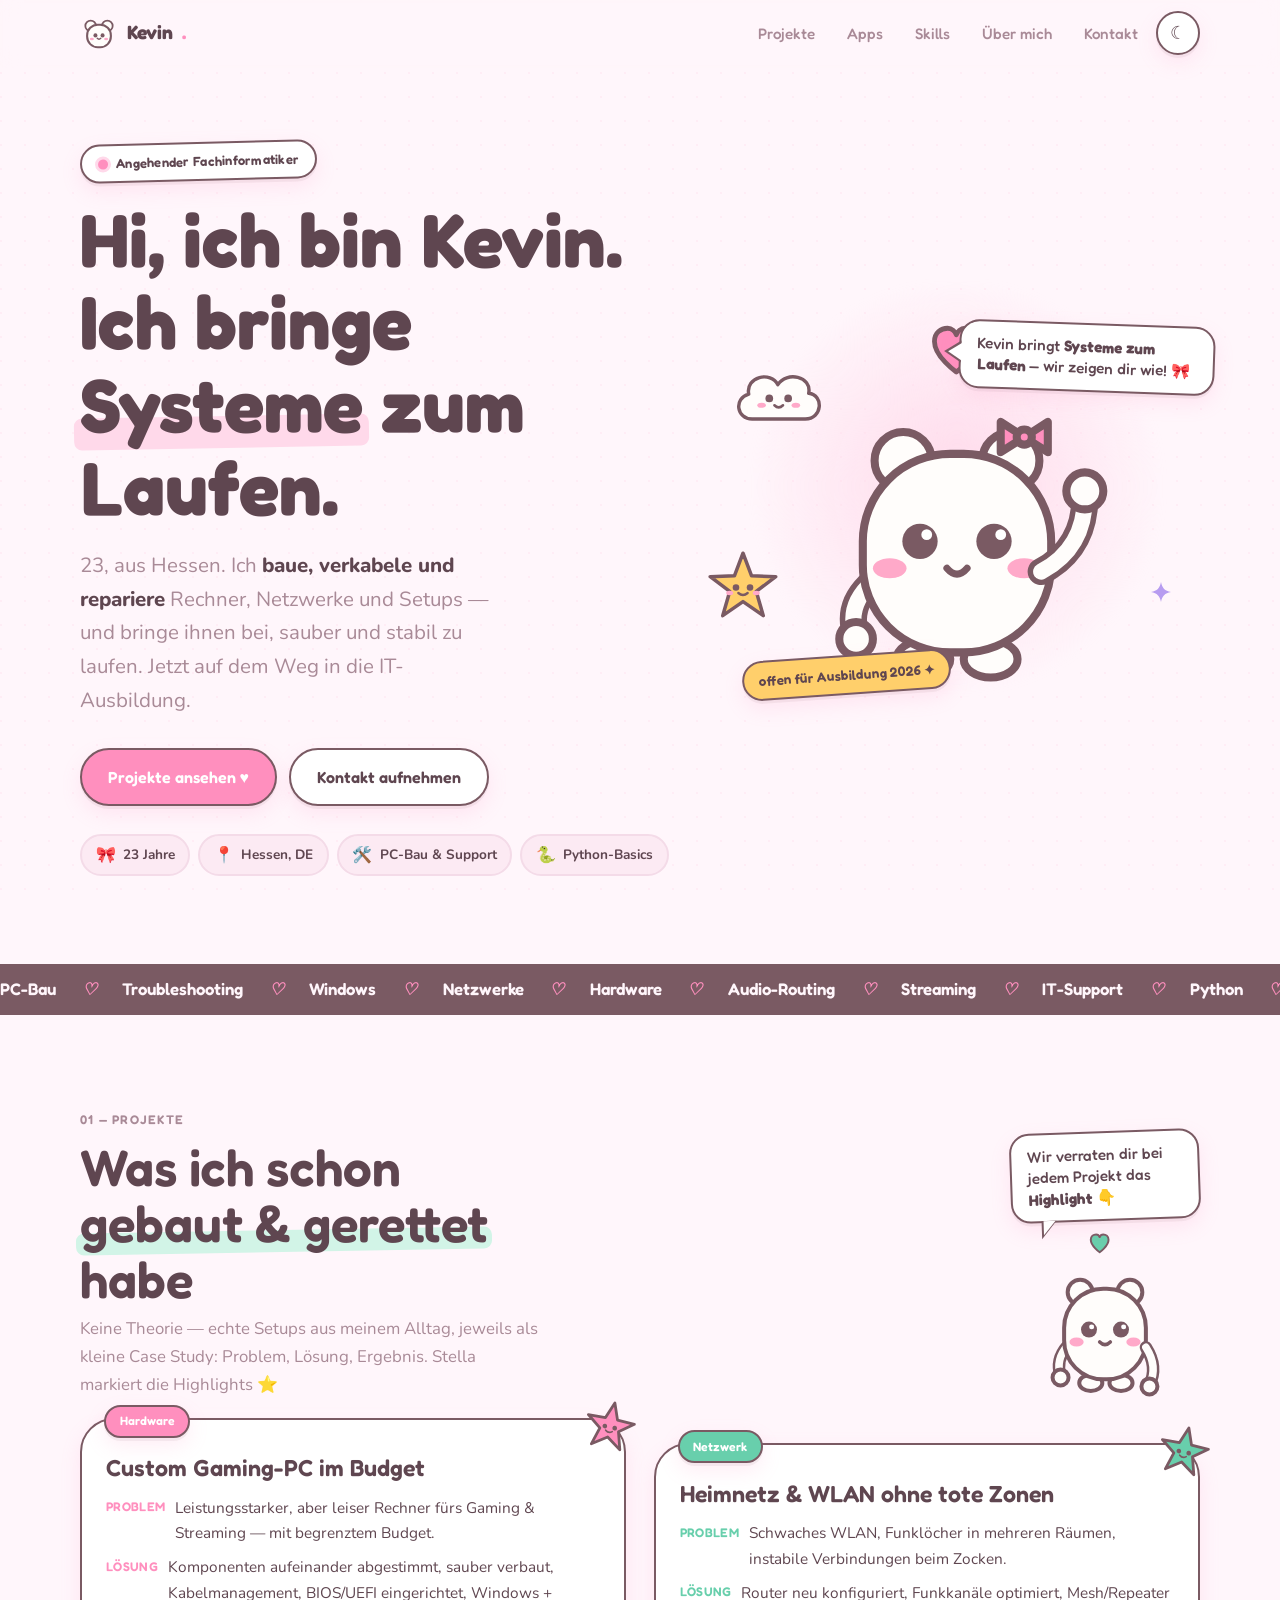
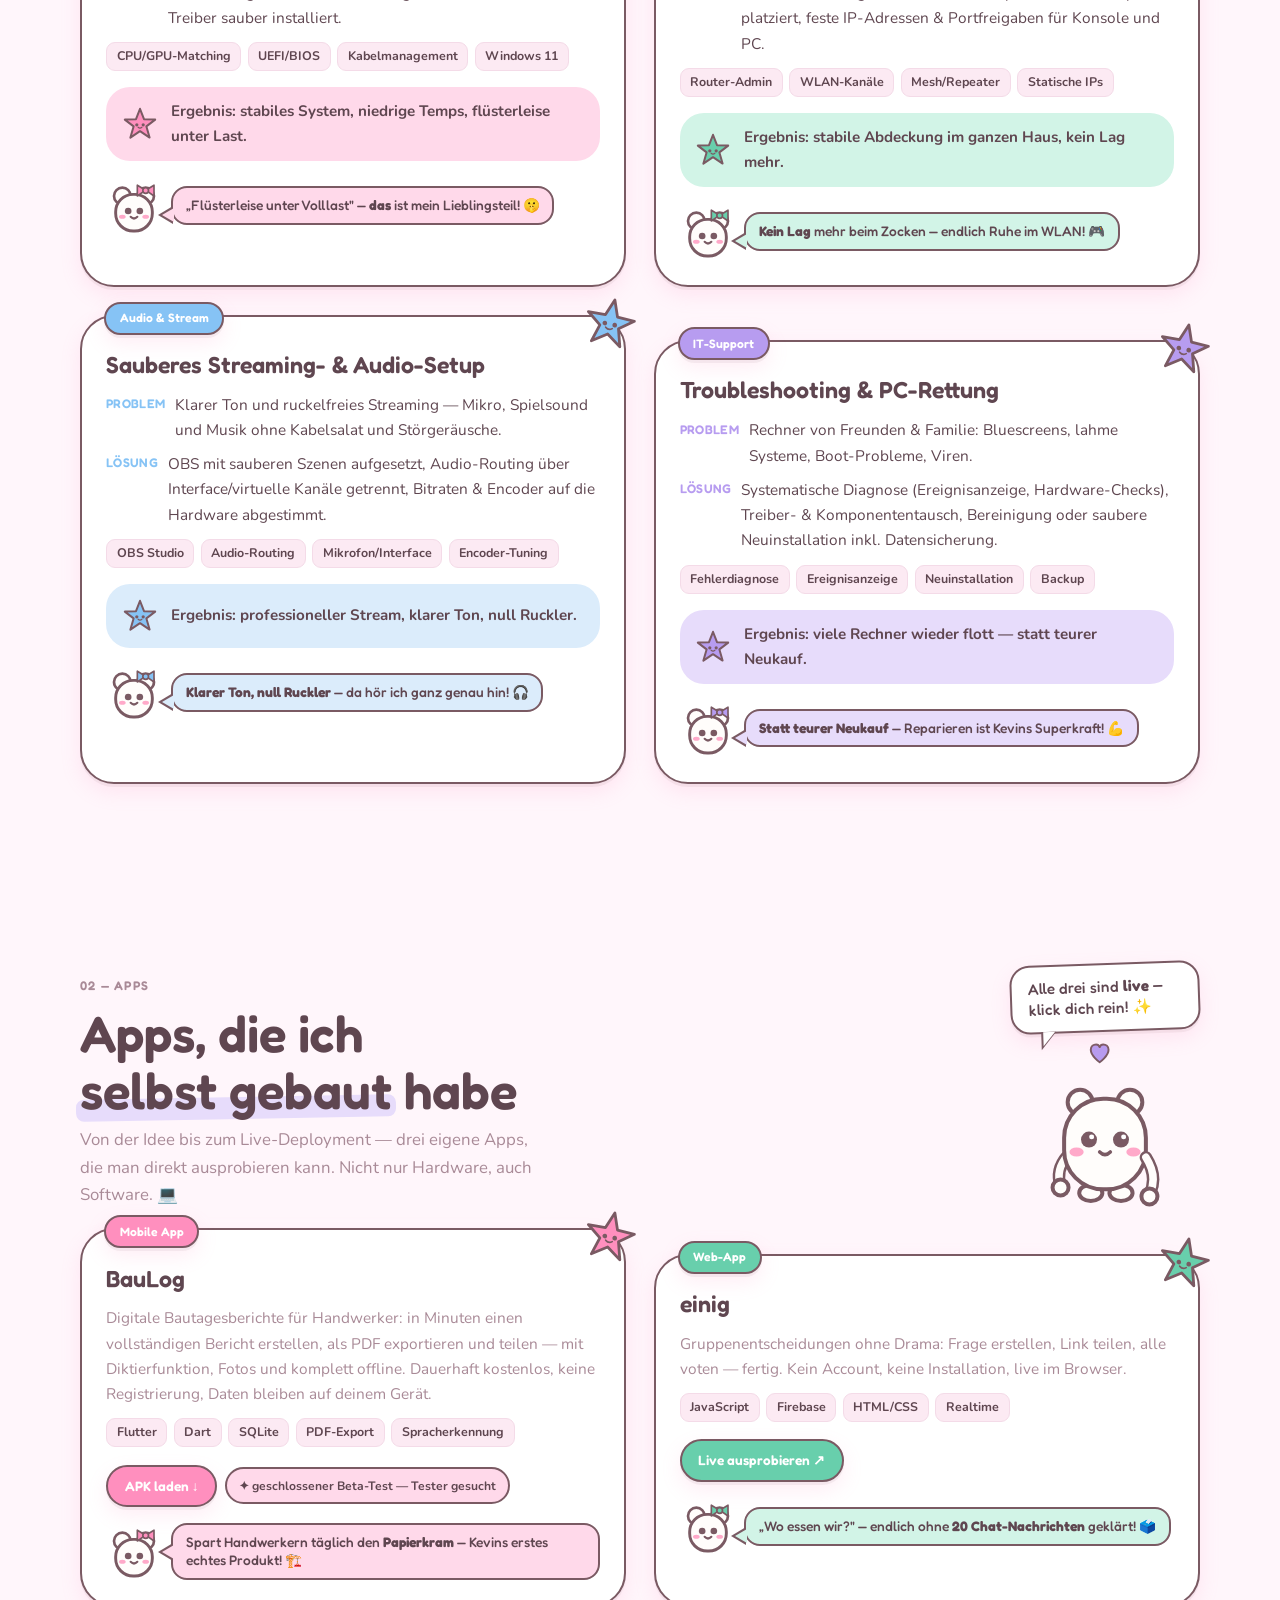
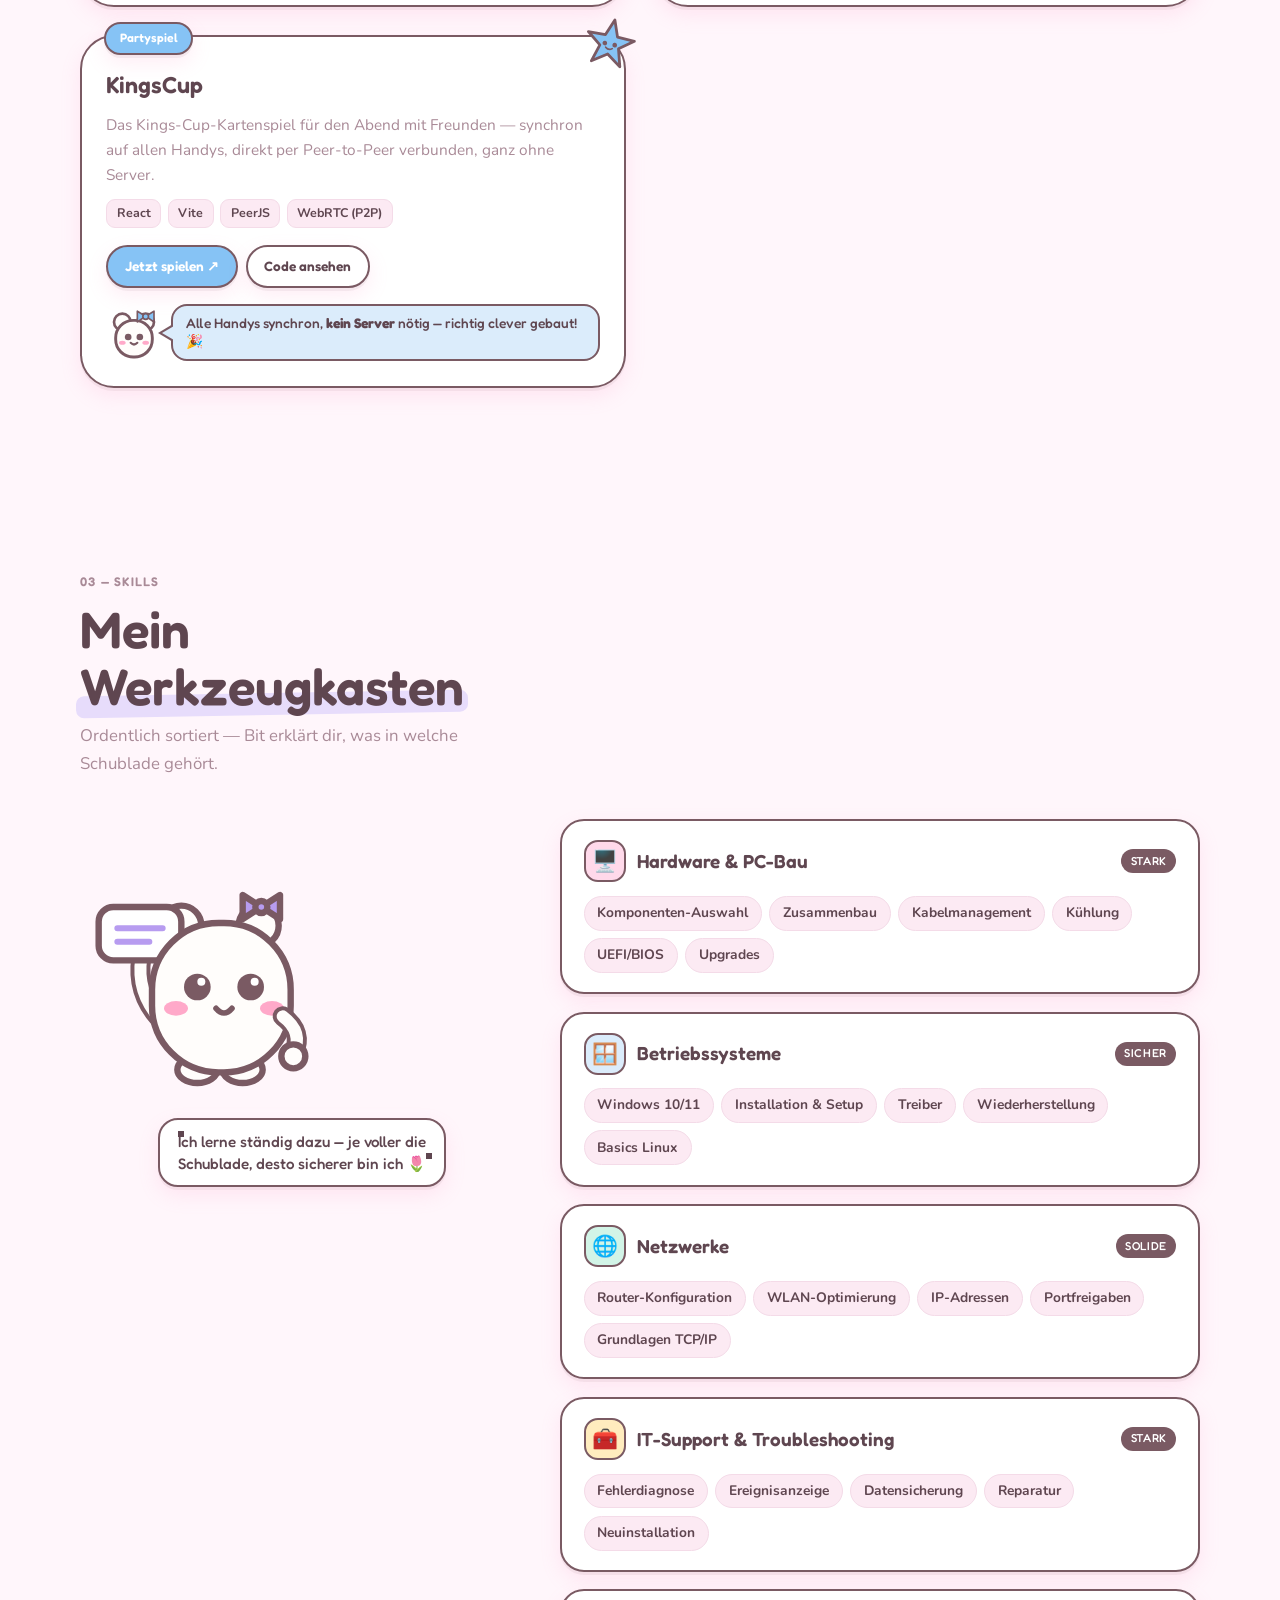
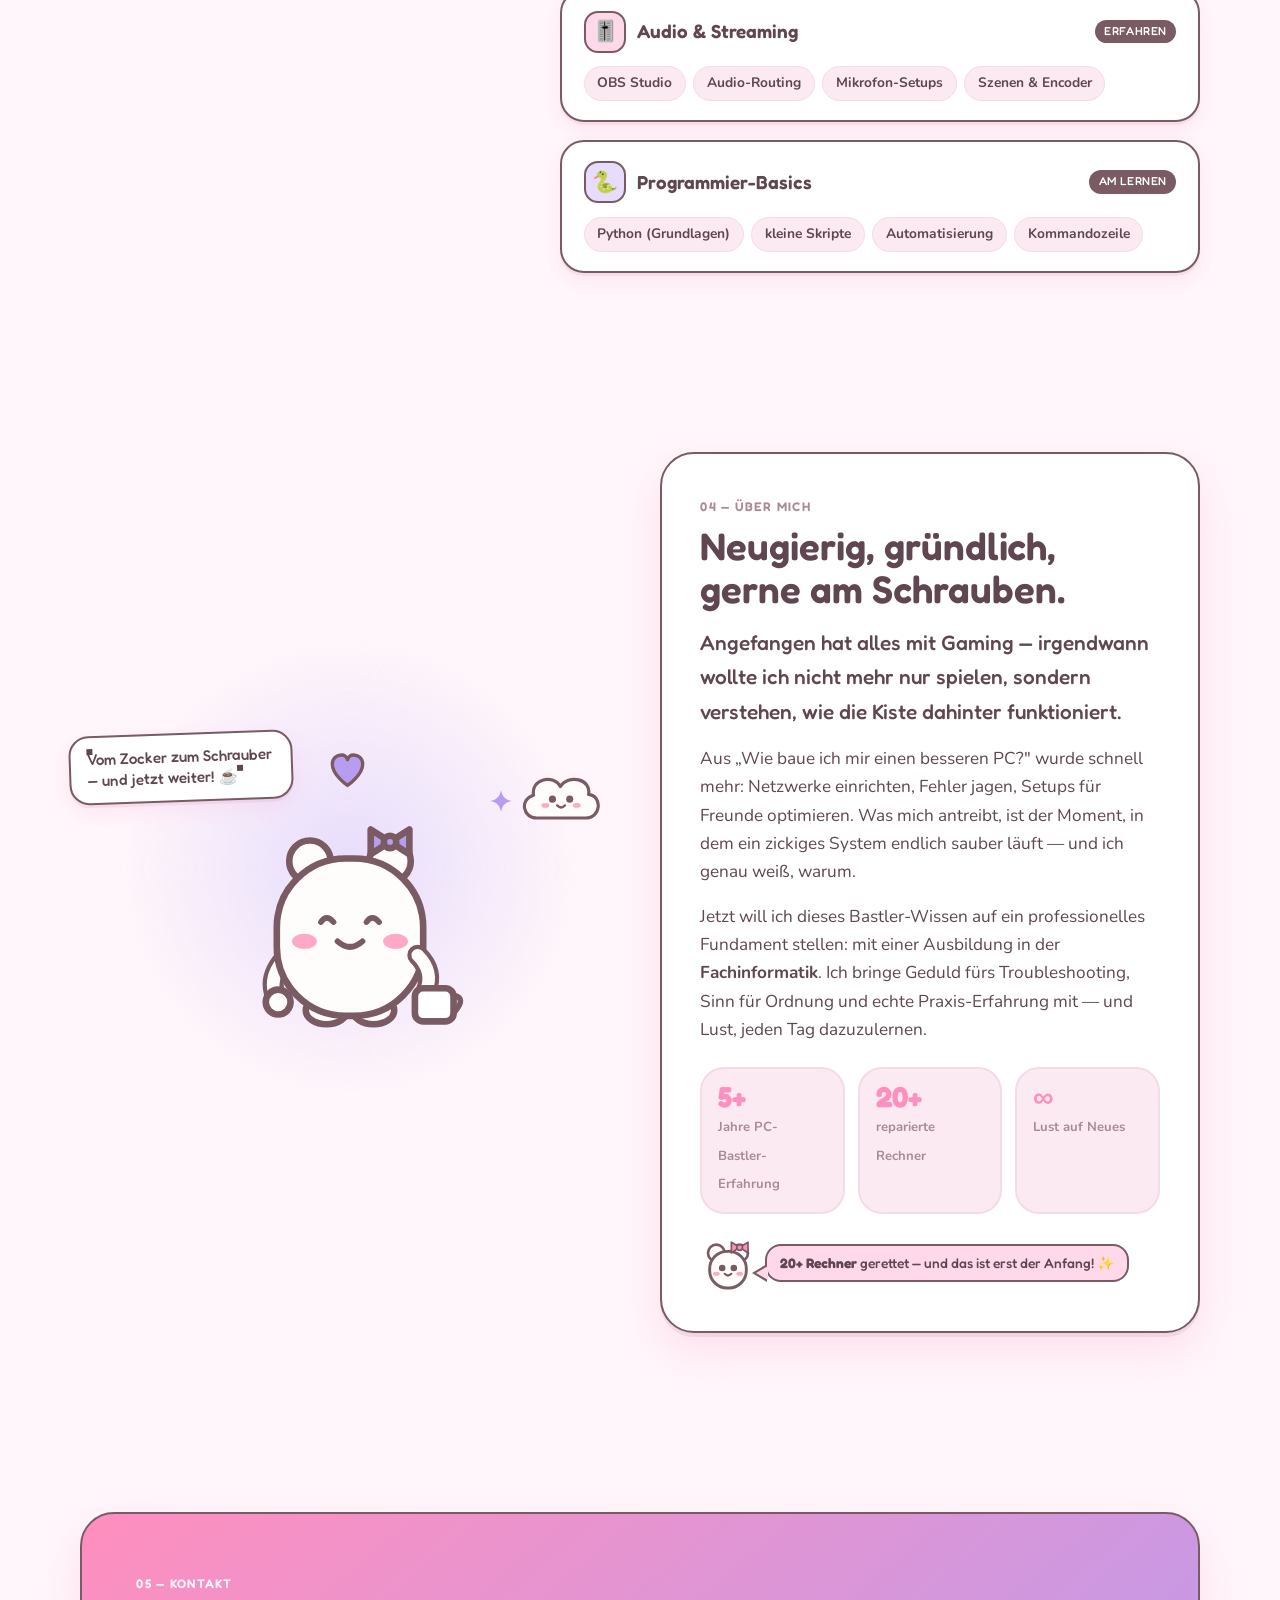
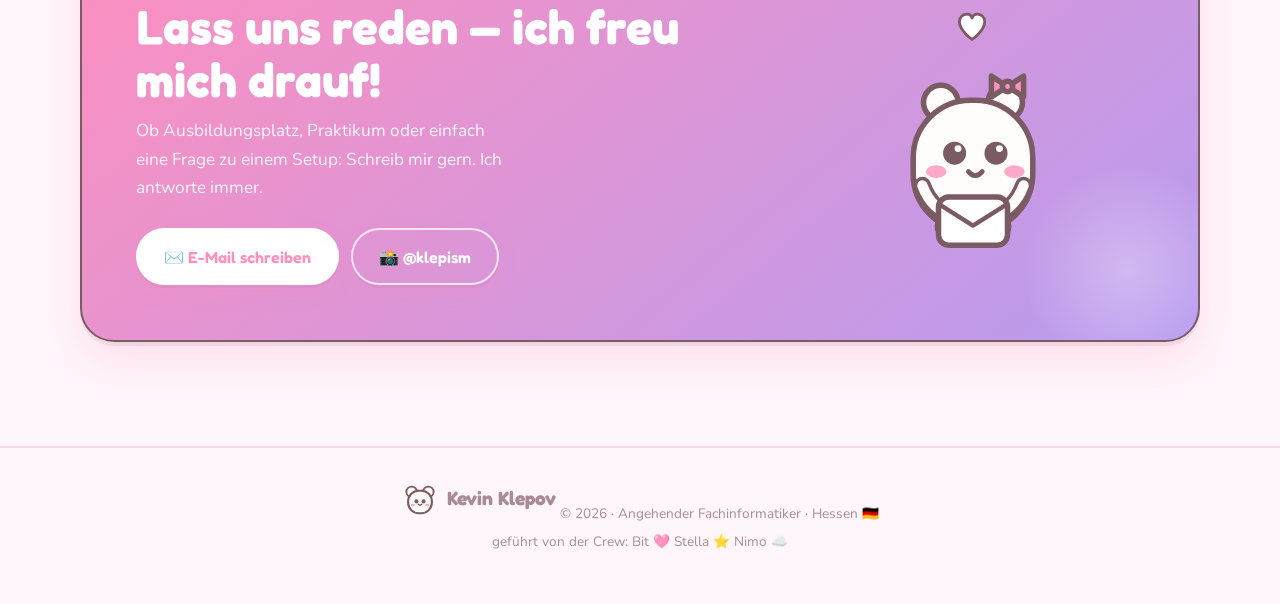
==== commit 09bfa5e7: "BauLog-Karte: kostenlos-USP ergänzt, Badge auf echten Stand gebracht Kern-Differenzierung (dauerhaft" ====
--- a/index.html
+++ b/index.html
@@ -620,11 +620,11 @@
         <span class="tag">Mobile App</span>
         <svg class="star-corner" viewBox="0 0 100 100" aria-hidden="true"><path d="M50 8 L61 37 L92 38 L67 57 L76 88 L50 70 L24 88 L33 57 L8 38 L39 37 Z" fill="var(--accent)" stroke="var(--m-line)" stroke-width="5" stroke-linejoin="round"/><circle cx="41" cy="52" r="4.2" fill="var(--m-line)"/><circle cx="59" cy="52" r="4.2" fill="var(--m-line)"/><path d="M44 59 q6 5 12 0" stroke="var(--m-line)" stroke-width="3" fill="none" stroke-linecap="round"/></svg>
         <h3>BauLog</h3>
-        <p style="color:var(--ink-soft);font-size:.96rem;margin-bottom:.7rem">Digitale Bautagesberichte für Handwerker: in Minuten einen vollständigen Bericht erstellen, als PDF exportieren und teilen — mit Diktierfunktion, Fotos und komplett offline.</p>
+        <p style="color:var(--ink-soft);font-size:.96rem;margin-bottom:.7rem">Digitale Bautagesberichte für Handwerker: in Minuten einen vollständigen Bericht erstellen, als PDF exportieren und teilen — mit Diktierfunktion, Fotos und komplett offline. Dauerhaft kostenlos, keine Registrierung, Daten bleiben auf deinem Gerät.</p>
         <div class="tools"><span>Flutter</span><span>Dart</span><span>SQLite</span><span>PDF-Export</span><span>Spracherkennung</span></div>
         <div class="app-cta">
           <a href="https://kevinklepov.github.io/BauLog.apk" target="_blank" rel="noopener">APK laden ↓</a>
-          <span class="app-badge">✦ jetzt im geschlossenen Beta-Test</span>
+          <span class="app-badge">✦ geschlossener Beta-Test — Tester gesucht</span>
         </div>
         <div class="card-say" aria-hidden="true">
           <svg class="mascot buddy" viewBox="0 0 64 72"><circle cx="18" cy="24" r="10" fill="var(--m-body)" stroke="var(--m-line)" stroke-width="3.2"/><circle cx="46" cy="24" r="10" fill="var(--m-body)" stroke="var(--m-line)" stroke-width="3.2"/><rect x="10" y="22" width="44" height="44" rx="21" fill="var(--m-body)" stroke="var(--m-line)" stroke-width="3.5"/><path d="M46 17 l10 -6 v13 z" fill="var(--accent)" stroke="var(--m-line)" stroke-width="2" stroke-linejoin="round"/><path d="M46 17 l-10 -6 v13 z" fill="var(--accent)" stroke="var(--m-line)" stroke-width="2" stroke-linejoin="round"/><circle cx="46" cy="17.5" r="3.4" fill="var(--accent)" stroke="var(--m-line)" stroke-width="2"/><circle class="eye" cx="25" cy="42" r="4" fill="var(--m-line)"/><circle class="eye e2" cx="39" cy="42" r="4" fill="var(--m-line)"/><ellipse cx="18" cy="49" rx="4" ry="2.4" fill="var(--m-blush)"/><ellipse cx="46" cy="49" rx="4" ry="2.4" fill="var(--m-blush)"/><path d="M28 49 q4 4 8 0" stroke="var(--m-line)" stroke-width="2.6" fill="none" stroke-linecap="round"/></svg>
